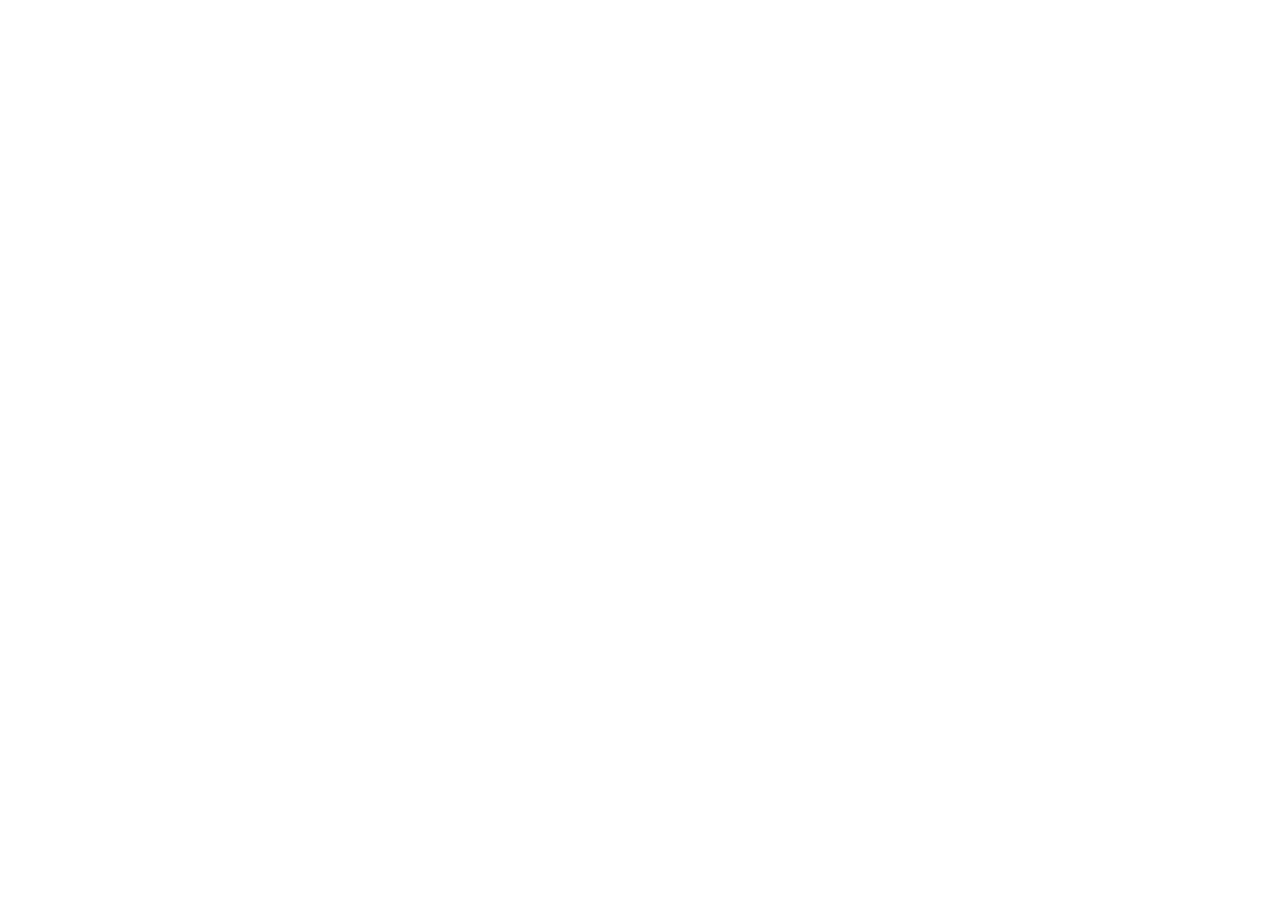
==== index.html @ 955baf26 "Automatic deployment by github-actions" ====
<!DOCTYPE html>
<html>
<head>
  <!--
    If you are serving your web app in a path other than the root, change the
    href value below to reflect the base path you are serving from.

    The path provided below has to start and end with a slash "/" in order for
    it to work correctly.

    For more details:
    * https://developer.mozilla.org/en-US/docs/Web/HTML/Element/base

    This is a placeholder for base href that will be replaced by the value of
    the `--base-href` argument provided to `flutter build`.
  -->
  <base href="/intherapy/">

  <meta charset="UTF-8">
  <meta content="IE=Edge" http-equiv="X-UA-Compatible">
  <meta name="description" content="A new Flutter project.">

  <!-- iOS meta tags & icons -->
  <meta name="mobile-web-app-capable" content="yes">
  <meta name="apple-mobile-web-app-status-bar-style" content="black">
  <meta name="apple-mobile-web-app-title" content="therapy_showcase">
  <link rel="apple-touch-icon" href="icons/Icon-192.png">

  <!-- Favicon -->
  <link rel="icon" type="image/png" href="favicon.png"/>

  <title>therapy_showcase</title>
  <link rel="manifest" href="manifest.json">
</head>
<body>
  <script src="flutter_bootstrap.js" async></script>
</body>
</html>
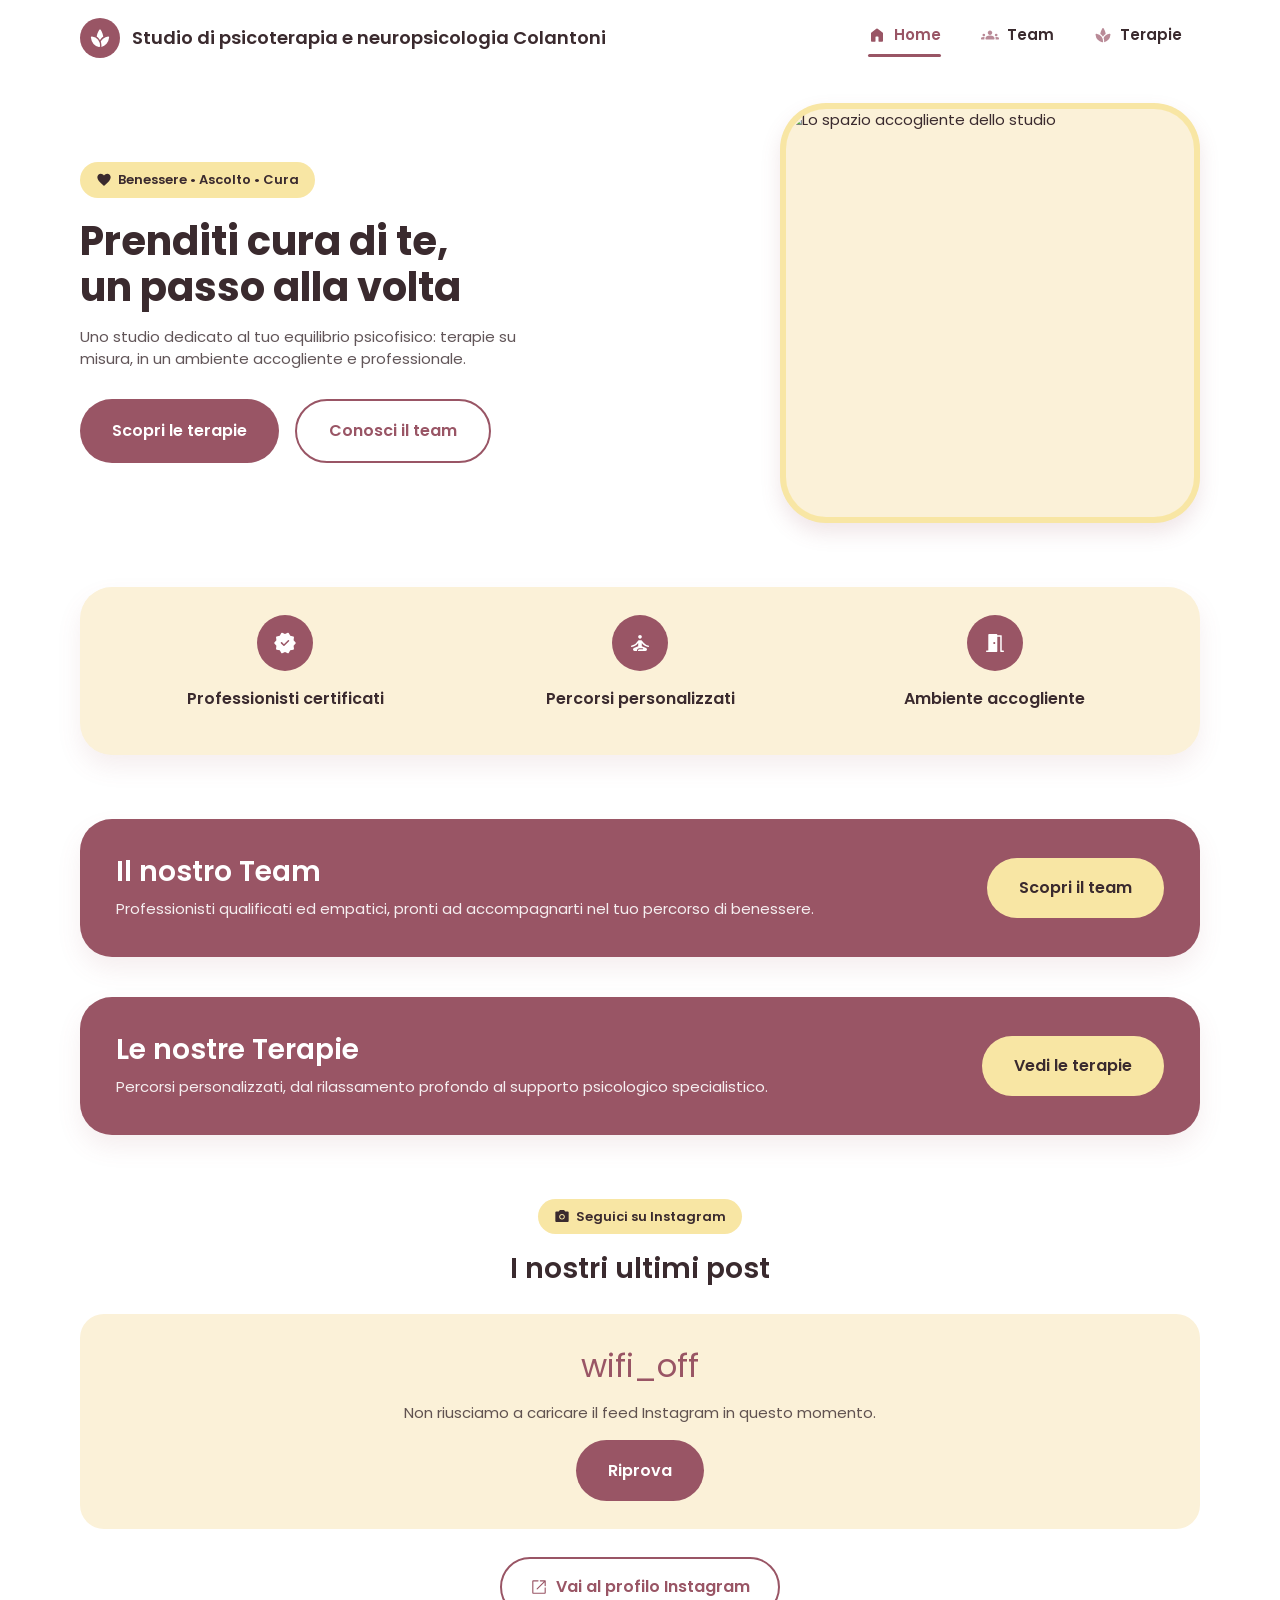
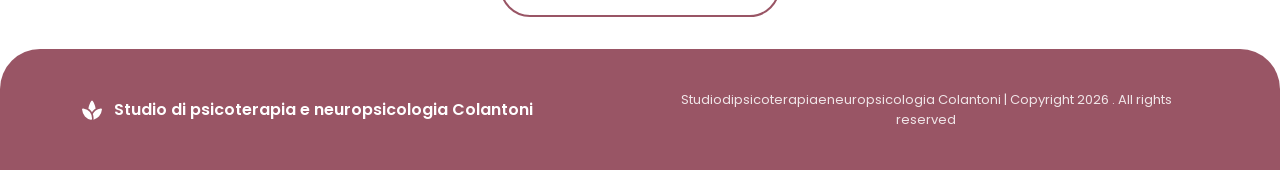
==== commit 30371a08: "change for html" ====
--- a/index.html
+++ b/index.html
@@ -1,38 +1,177 @@
 <!DOCTYPE html>
-<html>
+<html lang="it">
 <head>
-  <!--
-    If you are serving your web app in a path other than the root, change the
-    href value below to reflect the base path you are serving from.
+  <meta charset="UTF-8">
+  <meta name="viewport" content="width=device-width, initial-scale=1">
 
-    The path provided below has to start and end with a slash "/" in order for
-    it to work correctly.
+  <!-- SEO: title e description presi da lib/l10n/app_it.arb -->
+  <title>Psicoterapia e Neuropsicologia a Poggio Mirteto | Studio Colantoni</title>
+  <meta name="description" content="Scopri il supporto psicologico professionale dello Studio Colantoni: terapia cognitivo-comportamentale, EMDR e neuropsicologia a Poggio Mirteto e dintorni.">
+  <link rel="canonical" href="https://IL-TUO-DOMINIO.it/">
 
-    For more details:
-    * https://developer.mozilla.org/en-US/docs/Web/HTML/Element/base
+  <meta property="og:type" content="website">
+  <meta property="og:locale" content="it_IT">
+  <meta property="og:site_name" content="Studio di psicoterapia e neuropsicologia Colantoni">
+  <meta property="og:title" content="Psicoterapia e Neuropsicologia a Poggio Mirteto | Studio Colantoni">
+  <meta property="og:description" content="Scopri il supporto psicologico professionale dello Studio Colantoni: terapia cognitivo-comportamentale, EMDR e neuropsicologia a Poggio Mirteto e dintorni.">
+  <meta property="og:url" content="https://IL-TUO-DOMINIO.it/">
 
-    This is a placeholder for base href that will be replaced by the value of
-    the `--base-href` argument provided to `flutter build`.
-  -->
-  <base href="/intherapy/">
+  <link rel="icon" type="image/png" href="favicon.png">
+  <link rel="apple-touch-icon" href="assets/icons/Icon-192.png">
+  <link rel="manifest" href="manifest.json">
+  <meta name="theme-color" content="#995565">
+  <link rel="preload" href="assets/fonts/poppins-latin-600-normal.woff2" as="font" type="font/woff2" crossorigin>
+  <link rel="preload" href="assets/fonts/poppins-latin-400-normal.woff2" as="font" type="font/woff2" crossorigin>
+  <link rel="stylesheet" href="assets/css/style.css">
 
-  <meta charset="UTF-8">
-  <meta content="IE=Edge" http-equiv="X-UA-Compatible">
-  <meta name="description" content="A new Flutter project.">
+  <!-- Dati strutturati: è il pezzo che Google legge davvero per
+       un'attività locale. VERIFICA i dati prima di pubblicare. -->
+  <script type="application/ld+json">
+  {
+    "@context": "https://schema.org",
+    "@type": ["MedicalBusiness", "ProfessionalService"],
+    "name": "Studio di psicoterapia e neuropsicologia Colantoni",
+    "url": "https://IL-TUO-DOMINIO.it/",
+    "description": "Studio di psicoterapia e neuropsicologia a Poggio Mirteto: terapia cognitivo-comportamentale, EMDR e neuropsicologia clinica.",
+    "telephone": "+39 349 167 2298",
+    "address": {
+      "@type": "PostalAddress",
+      "streetAddress": "Via Ferruti, 60",
+      "postalCode": "02047",
+      "addressLocality": "Poggio Mirteto",
+      "addressRegion": "RI",
+      "addressCountry": "IT"
+    },
+    "founder": {
+      "@type": "Person",
+      "name": "Katia Colantoni",
+      "jobTitle": "Psicologa e Psicoterapeuta Cognitivo Comportamentale"
+    },
+    "medicalSpecialty": "Psychiatric",
+    "areaServed": "Poggio Mirteto, Montopoli in Sabina (RI)",
+    "sameAs": ["https://www.instagram.com/luco.nazionale"]
+  }
+  </script>
+</head>
 
-  <!-- iOS meta tags & icons -->
-  <meta name="mobile-web-app-capable" content="yes">
-  <meta name="apple-mobile-web-app-status-bar-style" content="black">
-  <meta name="apple-mobile-web-app-title" content="therapy_showcase">
-  <link rel="apple-touch-icon" href="icons/Icon-192.png">
+<body>
+<svg xmlns="http://www.w3.org/2000/svg" class="sprite" aria-hidden="true"><symbol id="i-spa" viewBox="0 -960 960 960"><path d="M431-89q-135-32-232.5-134T83-499q-1-11 2-19.5T95-533q7-6 16-9.5t19-1.5q177 24 266.5 140T483-130q0 11-4 19t-12 14q-7 5-16 7.5t-20 .5Zm48-297q-22-38-60.5-82.5T337-530q2-64 35-152t78-157q6-9 14-13t16-4q8 0 16.5 4t13.5 13q46 69 78.5 157.5T623-530q-42 17-82.5 61.5T479-386Zm62 294q5-57-2.5-119.5T513-322q35-78 114.5-141T830-544q11-2 19.5 1.5T865-533q7 6 10.5 14.5T877-499q-17 171-112 271T541-92Z"/></symbol><symbol id="i-home" viewBox="0 -960 960 960"><path d="M160-180v-390q0-14.25 6.38-27 6.37-12.75 17.62-21l260-195q15.68-12 35.84-12Q500-825 516-813l260 195q11.25 8.25 17.63 21 6.37 12.75 6.37 27v390q0 24.75-17.62 42.37Q764.75-120 740-120H590q-12.75 0-21.37-8.63Q560-137.25 560-150v-220q0-12.75-8.62-21.38Q542.75-400 530-400H430q-12.75 0-21.37 8.62Q400-382.75 400-370v220q0 12.75-8.62 21.37Q382.75-120 370-120H220q-24.75 0-42.37-17.63Q160-155.25 160-180Z"/></symbol><symbol id="i-groups" viewBox="0 -960 960 960"><path d="M30-240q-12.75 0-21.37-8.63Q0-257.25 0-270v-23q0-38.57 41.5-62.78Q83-380 150.38-380q12.16 0 23.39.5t22.23 2.15q-8 17.35-12 35.17-4 17.81-4 37.18v65H30Zm240 0q-12.75 0-21.37-8.63Q240-257.25 240-270v-35q0-32 17.5-58.5T307-410q32-20 76.5-30t96.5-10q53 0 97.5 10t76.5 30q32 20 49 46.5t17 58.5v35q0 12.75-8.62 21.37Q702.75-240 690-240H270Zm510 0v-65q0-19.86-3.5-37.43T765-377.27q11-1.73 22.17-2.23 11.17-.5 22.83-.5 67.5 0 108.75 23.77T960-293v23q0 12.75-8.62 21.37Q942.75-240 930-240H780ZM149.57-410q-28.57 0-49.07-20.56Q80-451.13 80-480q0-29 20.56-49.5Q121.13-550 150-550q29 0 49.5 20.5t20.5 49.93q0 28.57-20.5 49.07T149.57-410Zm660 0q-28.57 0-49.07-20.56Q740-451.13 740-480q0-29 20.56-49.5Q781.13-550 810-550q29 0 49.5 20.5t20.5 49.93q0 28.57-20.5 49.07T809.57-410ZM480-480q-50 0-85-35t-35-85q0-51 35-85.5t85-34.5q51 0 85.5 34.5T600-600q0 50-34.5 85T480-480Z"/></symbol><symbol id="i-favorite" viewBox="0 -960 960 960"><path d="M458-144q-11-4-19-12l-53-49Q262-320 171-424.5T80-643q0-90 60.5-150.5T290-854q51 0 101 24.5t89 80.5q44-56 91-80.5t99-24.5q89 0 149.5 60.5T880-643q0 114-91 218.5T574-205l-53 49q-8 8-19 12t-22 4q-11 0-22-4Z"/></symbol><symbol id="i-verified" viewBox="0 -960 960 960"><path d="m437-433-73-76q-9-10-22-10t-23 9q-10 10-10 23t10 23l97 96q9 9 21 9t21-9l183-182q9-9 9-22t-10-22q-9-8-21.5-7.5T598-593L437-433ZM332-84l-62-106-124-25q-11-2-18.5-12t-5.5-21l14-120-79-92q-8-8-8-20t8-20l79-91-14-120q-2-11 5.5-21t18.5-12l124-25 62-107q6-10 17-14t22 1l109 51 109-51q11-5 22-1.5t17 13.5l63 108 123 25q11 2 18.5 12t5.5 21l-14 120 79 91q8 8 8 20t-8 20l-79 92 14 120q2 11-5.5 21T814-215l-123 25-63 107q-6 10-17 13.5T589-71l-109-51-109 51q-11 5-22 1t-17-14Z"/></symbol><symbol id="i-self_improvement" viewBox="0 -960 960 960"><path d="M261-160q-26 0-43-17t-17-43q0-18 9-34.5t26-23.5l172-68v-138q-60 73-121.5 114T150-322q-12 2-21-7t-9-22q0-12 8.5-21t20.5-11q58-7 107-37t89-81l58-65q10-12 23.5-20t29.5-8h48q16 0 30 8t24 20l58 65q42 49 90 80t105 38q12 2 20.5 11t8.5 21q0 13-9 22t-21 7q-75-7-136.5-48T552-484v138l172 68q17 7 26 23.5t9 34.5q0 26-17 43t-43 17H396v-11q0-26 16-42t42-16h133q8 0 14-6t6-14q0-8-6-14t-14-6H454q-44 0-70 27t-26 71v11h-97Zm167.5-515.5Q407-697 407-727t21.5-51.5Q450-800 480-800t51.5 21.5Q553-757 553-727t-21.5 51.5Q510-654 480-654t-51.5-21.5Z"/></symbol><symbol id="i-meeting_room" viewBox="0 -960 960 960"><path d="M150-120q-12.75 0-21.37-8.68-8.63-8.67-8.63-21.5 0-12.82 8.63-21.32 8.62-8.5 21.37-8.5h62v-630q0-12.75 8.63-21.38Q229.25-840 242-840h300q12.75 0 21.38 8.62Q572-822.75 572-810v15h147q12.75 0 21.38 8.62Q749-777.75 749-765v585h61q12.75 0 21.38 8.68 8.62 8.67 8.62 21.5 0 12.82-8.62 21.32-8.63 8.5-21.38 8.5h-91q-12.75 0-21.37-8.63Q689-137.25 689-150v-585H572v585q0 12.75-8.62 21.37Q554.75-120 542-120H150Zm329.5-388.5Q468-520 451-520t-28.5 11.5Q411-497 411-480t11.5 28.5Q434-440 451-440t28.5-11.5Q491-463 491-480t-11.5-28.5Z"/></symbol><symbol id="i-psychology" viewBox="0 -960 960 960"><path d="m446-418 2 30q.74 6.22 4.78 10.11 4.05 3.89 9.94 3.89h32.39q5.89 0 10.02-3.89 4.12-3.89 4.87-10.11l2-30q12-2 22.47-8.46Q544.94-432.92 553-441l30 10q5 2 10 0t7.8-6.85l15.4-26.3q2.8-4.85 2.3-9.85t-5.19-9.17L593-499q5-14 5-29t-5-29l20.31-15.83Q618-577 618.5-582t-2.3-9.85l-15.4-26.3Q598-623 593-625t-10 0l-30 10q-8.33-7.69-19.17-13.85Q523-635 512-638l-2-30q-.74-6.22-4.78-10.11-4.05-3.89-9.94-3.89h-32.39q-5.89 0-10.01 3.89-4.13 3.89-4.88 10.11l-2 30q-11 3-21.83 9.15Q413.33-622.69 405-615l-30-10q-5-2-10 0t-7.8 6.85l-15.4 26.3Q339-587 339.5-582t5.19 9.17L365-557q-5 14-5 29t5 29l-20.31 15.83Q340-479 339.5-474t2.3 9.85l15.4 26.3Q360-433 365-431t10 0l30-10q8.06 8.08 18.53 14.54Q434-420 446-418Zm-16.5-60.38q-20.5-20.38-20.5-49.5t20.38-49.62q20.38-20.5 49.5-20.5t49.62 20.38q20.5 20.38 20.5 49.5t-20.38 49.62q-20.38 20.5-49.5 20.5t-49.62-20.38ZM270-80q-12.75 0-21.37-8.63Q240-97.25 240-110v-142q-57-52-88.5-121.5T120-520q0-150 105-255t255-105q125 0 221.5 73.5T827-615l55 218q4 14-5 25.5T853-360h-93v140q0 24.75-17.62 42.37Q724.75-160 700-160H600v50q0 12.75-8.62 21.37Q582.75-80 570-80H270Z"/></symbol><symbol id="i-accessibility_new" viewBox="0 -960 960 960"><path d="M428.5-755.5Q407-777 407-807t21.5-51.5Q450-880 480-880t51.5 21.5Q553-837 553-807t-21.5 51.5Q510-734 480-734t-51.5-21.5ZM373-110v-503q-58-5-113.5-11.5T153-642q-14-3-21-14t-4-24q3-13 15-19t26-3q76 16 152 22.5t159 6.5q83 0 159-6.5T791-702q14-3 26 3t15 19q3 13-4 24t-21 14q-51 11-106.5 17.5T587-613v503q0 13-8.5 21.5T557-80q-13 0-21.5-8.5T527-110v-230h-94v230q0 13-8.5 21.5T403-80q-13 0-21.5-8.5T373-110Z"/></symbol><symbol id="i-eco" viewBox="0 -960 960 960"><path d="M444-80q-42 0-78.5-8T298-112q32-119 87.5-230.5T535-529q-112 54-194.5 150T228-161q-4-4-7.5-7t-7.5-7q-45-45-69-103t-24-122q0-69 26-133t75-113q70-72 175-97t303-17q20 1 36.5 8.5T765-731q13 13 21 29.5t9 36.5q10 194-17 302t-99 180q-48 50-109 76.5T444-80Z"/></symbol><symbol id="i-healing" viewBox="0 -960 960 960"><path d="M217-98 98-217q-19-17-19-43t19-43l564-564q18-18 43-17.5t43 17.5l119 119q17 18 17.5 43T867-662L303-98q-17 19-43 19t-43-19Zm287-158 205-205 158 158q18 18 18 43t-18 43L743-93q-17 17-40.5 14.5T662-98L504-256Zm7-125q11-11 11-28t-11-28q-11-11-28-11t-28 11q-11 11-11 28t11 28q11 11 28 11t28-11Zm-102-63q17 0 28-11t11-28q0-17-11-28t-28-11q-17 0-28 11t-11 28q0 17 11 28t28 11Zm147 0q17 0 28-11t11-28q0-17-11-28t-28-11q-17 0-28 11t-11 28q0 17 11 28t28 11Zm-299-58L95-664q-17-17-18-39.5T93-743l124-124q18-18 43-18t43 18l158 158-204 207Zm254-26q11-11 11-28t-11-28q-11-11-28-11t-28 11q-11 11-11 28t11 28q11 11 28 11t28-11Z"/></symbol><symbol id="i-schedule" viewBox="0 -960 960 960"><path d="M513-492v-171q0-13-8.5-21.5T483-693q-13 0-21.5 8.5T453-663v183q0 6 2 11t6 10l144 149q9 10 22.5 9.5T650-310q9-9 9-22t-9-22L513-492ZM480-80q-82 0-155-31.5t-127.5-86Q143-252 111.5-325T80-480q0-82 31.5-155t86-127.5Q252-817 325-848.5T480-880q82 0 155 31.5t127.5 86Q817-708 848.5-635T880-480q0 82-31.5 155t-86 127.5Q708-143 635-111.5T480-80Z"/></symbol><symbol id="i-camera_alt" viewBox="0 -960 960 960"><path d="M480-267q72 0 121-49t49-121q0-73-49-121.5T480-607q-73 0-121.5 48.5T310-437q0 72 48.5 121T480-267Zm0-60q-48 0-79-31.5T370-437q0-48 31-79t79-31q47 0 78.5 31t31.5 79q0 47-31.5 78.5T480-327ZM140-120q-24 0-42-18t-18-42v-513q0-23 18-41.5t42-18.5h147l55-66q8-11 20-16t26-5h184q14 0 26 5t20 16l55 66h147q23 0 41.5 18.5T880-693v513q0 24-18.5 42T820-120H140Z"/></symbol><symbol id="i-open_in_new" viewBox="0 -960 960 960"><path d="M180-120q-24 0-42-18t-18-42v-600q0-24 18-42t42-18h249q12.75 0 21.38 8.68 8.62 8.67 8.62 21.5 0 12.82-8.62 21.32-8.63 8.5-21.38 8.5H180v600h600v-249q0-12.75 8.68-21.38 8.67-8.62 21.5-8.62 12.82 0 21.32 8.62 8.5 8.63 8.5 21.38v249q0 24-18 42t-42 18H180Zm600-617L403-360q-9 9-21 8.5t-21-9.5q-9-9-9-21t9-21l377-377H549q-12.75 0-21.37-8.68-8.63-8.67-8.63-21.5 0-12.82 8.63-21.32 8.62-8.5 21.37-8.5h261q12.75 0 21.38 8.62Q840-822.75 840-810v261q0 12.75-8.68 21.37-8.67 8.63-21.5 8.63-12.82 0-21.32-8.63-8.5-8.62-8.5-21.37v-188Z"/></symbol><symbol id="i-menu" viewBox="0 -960 960 960"><path d="M150-240q-12.75 0-21.37-8.68-8.63-8.67-8.63-21.5 0-12.82 8.63-21.32 8.62-8.5 21.37-8.5h660q12.75 0 21.38 8.68 8.62 8.67 8.62 21.5 0 12.82-8.62 21.32-8.63 8.5-21.38 8.5H150Zm0-210q-12.75 0-21.37-8.68-8.63-8.67-8.63-21.5 0-12.82 8.63-21.32 8.62-8.5 21.37-8.5h660q12.75 0 21.38 8.68 8.62 8.67 8.62 21.5 0 12.82-8.62 21.32-8.63 8.5-21.38 8.5H150Zm0-210q-12.75 0-21.37-8.68-8.63-8.67-8.63-21.5 0-12.82 8.63-21.32 8.62-8.5 21.37-8.5h660q12.75 0 21.38 8.68 8.62 8.67 8.62 21.5 0 12.82-8.62 21.32-8.63 8.5-21.38 8.5H150Z"/></symbol><symbol id="i-wifi_off" viewBox="0 -960 960 960"><path d="M784-91 411-463q-42 10-78 29.5T267-389q-15 12-33.5 13.5T201-388q-14-14-13-32.5t15-31.5q29-26 62-46t75-37L229-646q-35 18-68.5 40.5T98-558q-15 13-34 13.5T31-558q-14-14-12.5-32.5T34-622q30-27 62-50t65-41l-71-71q-9-9-9-21.5t9-21.5q9-9 21.5-9t21.5 9l694 694q9 9 9 21t-9 21q-9 9-21.5 9T784-91Zm-367-63q-27-27-27-63t27-63q27-27 63-27t63 27q27 27 27 63t-27 63q-27 27-63 27t-63-27Zm343-235q-14 14-33 14t-34-13q-32-27-71.5-57T549-500l-12-9q-15-11-7-29t28-14q57 11 104.5 35.5T754-454q15 13 17.5 32T760-389Zm169-169q-14 14-33.5 13.5T861-558q-83-70-178-111t-203-41q-37 0-71 4.5T352-693q-18 6-34.5-2.5T295-722q-6-18 2.5-35.5T324-780q36-11 75.5-15.5T480-800q128 0 241.5 48.5T926-622q14 13 15.5 31.5T929-558Z"/></symbol></svg>
+<div class="layout">
 
-  <!-- Favicon -->
-  <link rel="icon" type="image/png" href="favicon.png"/>
+  <!-- ═══════════ TopNavBar ═══════════ -->
+  <header class="topbar">
+    <a class="brand" href="index.html">
+      <span class="brand__mark"><svg class="icon" aria-hidden="true"><use href="#i-spa"></use></svg></span>
+      <span class="brand__name">Studio di psicoterapia e neuropsicologia Colantoni</span>
+    </a>
 
-  <title>therapy_showcase</title>
-  <link rel="manifest" href="manifest.json">
-</head>
-<body>
-  <script src="flutter_bootstrap.js" async></script>
+    <nav class="nav" aria-label="Navigazione principale">
+      <a class="nav__item" href="index.html" aria-current="page"><svg class="icon" aria-hidden="true"><use href="#i-home"></use></svg>Home</a>
+      <a class="nav__item" href="team.html"><svg class="icon" aria-hidden="true"><use href="#i-groups"></use></svg>Team</a>
+      <a class="nav__item" href="terapie.html"><svg class="icon" aria-hidden="true"><use href="#i-spa"></use></svg>Terapie</a>
+    </nav>
+
+    <button class="menu-btn" type="button" aria-label="Apri il menu" aria-controls="drawer" aria-expanded="false">
+      <svg class="icon" aria-hidden="true"><use href="#i-menu"></use></svg>
+    </button>
+  </header>
+
+  <div class="scrim" id="scrim"></div>
+  <aside class="drawer" id="drawer" aria-hidden="true" aria-label="Menu">
+    <a class="brand" href="index.html">
+      <span class="brand__mark"><svg class="icon" aria-hidden="true"><use href="#i-spa"></use></svg></span>
+      <span class="brand__name">Studio di psicoterapia e neuropsicologia Colantoni</span>
+    </a>
+    <ul class="drawer__list">
+      <li><a class="drawer__item" href="index.html" aria-current="page"><svg class="icon" aria-hidden="true"><use href="#i-home"></use></svg>Home</a></li>
+      <li><a class="drawer__item" href="team.html"><svg class="icon" aria-hidden="true"><use href="#i-groups"></use></svg>Team</a></li>
+      <li><a class="drawer__item" href="terapie.html"><svg class="icon" aria-hidden="true"><use href="#i-spa"></use></svg>Terapie</a></li>
+    </ul>
+  </aside>
+
+  <!-- ═══════════ HomePage ═══════════ -->
+  <main class="page">
+
+    <!-- _HeroSection -->
+    <section class="hero">
+      <div class="hero__text">
+        <span class="pill"><svg class="icon" aria-hidden="true"><use href="#i-favorite"></use></svg>Benessere • Ascolto • Cura</span>
+        <h1 class="display-sm hero__title">Prenditi cura di te,<br>un passo alla volta</h1>
+        <p class="body-md hero__lead">Uno studio dedicato al tuo equilibrio psicofisico: terapie su misura, in un ambiente accogliente e professionale.</p>
+        <div class="hero__actions">
+          <a class="btn btn--primary" href="terapie.html">Scopri le terapie</a>
+          <a class="btn btn--outline" href="team.html">Conosci il team</a>
+        </div>
+      </div>
+      <div class="hero__media">
+        <div class="photo photo--xl">
+          <img src="https://picsum.photos/seed/serenastudio/700/700"
+               alt="Lo spazio accogliente dello studio"
+               width="700" height="700">
+        </div>
+      </div>
+    </section>
+
+    <!-- _AboutStrip -->
+    <section class="about">
+      <div class="about__item">
+        <div class="about__icon"><svg class="icon" aria-hidden="true"><use href="#i-verified"></use></svg></div>
+        <p class="about__label">Professionisti certificati</p>
+      </div>
+      <div class="about__item">
+        <div class="about__icon"><svg class="icon" aria-hidden="true"><use href="#i-self_improvement"></use></svg></div>
+        <p class="about__label">Percorsi personalizzati</p>
+      </div>
+      <div class="about__item">
+        <div class="about__icon"><svg class="icon" aria-hidden="true"><use href="#i-meeting_room"></use></svg></div>
+        <p class="about__label">Ambiente accogliente</p>
+      </div>
+    </section>
+
+    <!-- _PreviewSection: Team -->
+    <section class="preview">
+      <div class="preview__text">
+        <h2 class="headline-md preview__title">Il nostro Team</h2>
+        <p class="body-md preview__subtitle">Professionisti qualificati ed empatici, pronti ad accompagnarti nel tuo percorso di benessere.</p>
+      </div>
+      <a class="btn btn--secondary" href="team.html">Scopri il team</a>
+    </section>
+
+    <!-- _PreviewSection: Terapie -->
+    <section class="preview">
+      <div class="preview__text">
+        <h2 class="headline-md preview__title">Le nostre Terapie</h2>
+        <p class="body-md preview__subtitle">Percorsi personalizzati, dal rilassamento profondo al supporto psicologico specialistico.</p>
+      </div>
+      <a class="btn btn--secondary" href="terapie.html">Vedi le terapie</a>
+    </section>
+
+    <!-- InstagramShowcase -->
+    <section class="instagram">
+      <span class="pill"><svg class="icon" aria-hidden="true"><use href="#i-camera_alt"></use></svg>Seguici su Instagram</span>
+      <h2 class="headline-md instagram__title">I nostri ultimi post</h2>
+      <div id="ig-feed"></div>
+      <a class="btn btn--outline btn--outline-sm instagram__cta"
+         href="https://www.instagram.com/luco.nazionale"
+         target="_blank" rel="noopener noreferrer">
+        <svg class="icon" aria-hidden="true" style="font-size:18px" aria-hidden="true"><use href="#i-open_in_new"></use></svg>Vai al profilo Instagram
+      </a>
+    </section>
+
+  </main>
+
+  <!-- ═══════════ _Footer ═══════════ -->
+  <footer class="footer">
+    <div class="footer__brand">
+      <svg class="icon" aria-hidden="true"><use href="#i-spa"></use></svg>
+      <span class="footer__name">Studio di psicoterapia e neuropsicologia Colantoni</span>
+    </div>
+    <p class="footer__copy">Studiodipsicoterapiaeneuropsicologia Colantoni | Copyright 2026 . All rights reserved</p>
+  </footer>
+
+</div>
+
+<script src="assets/js/main.js" defer></script>
+<script src="assets/js/instagram.js" defer></script>
 </body>
 </html>
--- a/assets/css/style.css
+++ b/assets/css/style.css
@@ -0,0 +1,1038 @@
+/* ============================================================
+   Poppins ospitato in locale (@fontsource/poppins, licenza OFL).
+
+   Prima arrivava da fonts.googleapis.com con un <link> render-blocking.
+   Due problemi: (1) se quella richiesta tardava, la pagina di destinazione
+   non era renderizzabile entro i 4 secondi di budget delle view transition
+   e la transizione moriva -> la pillola saltava "ogni tanto";
+   (2) il CDN di Google riceve l'IP di ogni visitatore, che su un sito
+   sanitario europeo con iubenda è una grana in più da non avere.
+
+   font-display: swap -> il testo è leggibile subito, mai invisibile.
+   ============================================================ */
+@font-face {
+  font-family: "Poppins";
+  font-style: normal;
+  font-weight: 400;
+  font-display: swap;
+  src: url("../fonts/poppins-latin-400-normal.woff2") format("woff2");
+}
+
+@font-face {
+  font-family: "Poppins";
+  font-style: normal;
+  font-weight: 600;
+  font-display: swap;
+  src: url("../fonts/poppins-latin-600-normal.woff2") format("woff2");
+}
+
+@font-face {
+  font-family: "Poppins";
+  font-style: normal;
+  font-weight: 700;
+  font-display: swap;
+  src: url("../fonts/poppins-latin-700-normal.woff2") format("woff2");
+}
+
+/* ============================================================
+   Studio Colantoni — stylesheet
+   Token portati 1:1 da lib/theme/app_theme.dart e
+   lib/widgets/responsive.dart del progetto Flutter.
+   ============================================================ */
+
+/* ---------- Token: colori (AppColors) ---------- */
+:root {
+  --white: #ffffff;
+  --primary: #995565;          /* Color.fromRGBO(153, 85, 101, 1) */
+  --secondary: #f8e6a4;        /* Color.fromRGBO(248, 230, 164, 1) */
+  --primary-dark: #7a4350;
+  --primary-light: #b98a97;
+  --secondary-soft: #fbf1d8;
+  --text-dark: #3a2a2e;
+  --text-body: rgba(58, 42, 46, 0.8);   /* textDark.withOpacity(0.8) */
+
+  /* ---------- Token: raggi (AppRadius) ---------- */
+  --r-xl: 40px;
+  --r-lg: 32px;
+  --r-md: 24px;
+  --r-sm: 16px;
+
+  /* ---------- Ombre ---------- */
+  --shadow-card: 0 12px 24px rgba(153, 85, 101, 0.10);
+  --shadow-photo: 0 10px 20px rgba(153, 85, 101, 0.15);
+
+  /* ---------- Movimento ----------
+     cubic-bezier(0.4, 0, 0.2, 1) è Curves.fastOutSlowIn, la stessa
+     curva che Flutter usa di default per AnimatedContainer e Drawer. */
+  --ease: cubic-bezier(0.4, 0, 0.2, 1);
+  --dur-page: 280ms;
+  --dur-ui: 200ms;
+
+  /* ---------- Layout (pageHorizontalPadding / gridColumns) ---------- */
+  --hpad: 80px;
+  --grid-cols: 4;
+  --team-ratio: 0.72;      /* cardAspectRatio(4, single: 1.05) */
+  --therapy-ratio: 0.59;   /* cardAspectRatio(4, single: 0.92) */
+  --display-size: 40px;
+}
+
+/* Breakpoints.desktop = 1280 */
+@media (max-width: 1279.98px) {
+  :root {
+    --grid-cols: 3;
+    --team-ratio: 0.77;
+    --therapy-ratio: 0.64;
+  }
+}
+
+/* Breakpoints.tablet = 1000 */
+@media (max-width: 999.98px) {
+  :root {
+    --hpad: 40px;
+    --grid-cols: 2;
+    --team-ratio: 0.90;
+    --therapy-ratio: 0.77;
+  }
+}
+
+/* Breakpoints.mobile = 700 */
+@media (max-width: 699.98px) {
+  :root {
+    --hpad: 20px;
+    --grid-cols: 1;
+    --team-ratio: 1.05;
+    --therapy-ratio: 0.92;
+    --display-size: 30px;
+  }
+}
+
+/* ---------- Reset minimo ---------- */
+*,
+*::before,
+*::after {
+  box-sizing: border-box;
+}
+
+html {
+  -webkit-text-size-adjust: 100%;
+  /* Ereditata da tutti i discendenti: toglie il flash blu/grigio al tap
+     su ogni elemento, .menu-btn e logo compresi. */
+  -webkit-tap-highlight-color: transparent;
+}
+
+body {
+  margin: 0;
+  background: var(--white);
+  color: var(--text-dark);
+  font-family: "Poppins", system-ui, -apple-system, "Segoe UI", sans-serif;
+  font-size: 15px;
+  line-height: 1.5;
+  overflow-x: hidden;
+}
+
+img {
+  display: block;
+  max-width: 100%;
+}
+
+button {
+  font-family: inherit;
+}
+
+/* Le icone sono SVG inline (sprite in cima al <body>), non un font.
+   Il font-icona costringeva a scaricare un file render-blocking, lasciava
+   le legature ("spa", "home") come testo nel DOM, e cambiava la larghezza
+   degli elementi quando arrivava: è quello che faceva saltare la pillola.
+   font-size continua a controllare la dimensione, come con il font. */
+.sprite {
+  display: none;
+}
+
+.icon {
+  width: 1em;
+  height: 1em;
+  font-size: 24px;
+  fill: currentColor;
+  flex-shrink: 0;
+  /* Material Symbols disegna su una griglia -960 960: l'icona è già
+     allineata alla baseline del testo che le sta accanto. */
+  vertical-align: middle;
+  pointer-events: none;
+}
+
+/* ---------- Tipografia (textTheme) ---------- */
+.display-sm {
+  font-size: var(--display-size);
+  font-weight: 700;
+  line-height: 1.15;
+  color: var(--text-dark);
+  margin: 0;
+}
+
+.headline-md {
+  font-size: 28px;
+  font-weight: 600;
+  color: var(--text-dark);
+  line-height: 1.2;
+  margin: 0;
+}
+
+.title-lg {
+  font-size: 20px;
+  font-weight: 600;
+  color: var(--text-dark);
+  margin: 0;
+}
+
+.body-md {
+  font-size: 15px;
+  font-weight: 400;
+  line-height: 1.5;
+  color: var(--text-body);
+  margin: 0;
+}
+
+/* ---------- Accessibilità ---------- */
+.visually-hidden {
+  position: absolute;
+  width: 1px;
+  height: 1px;
+  padding: 0;
+  margin: -1px;
+  overflow: hidden;
+  clip: rect(0 0 0 0);
+  white-space: nowrap;
+  border: 0;
+}
+
+:focus-visible {
+  outline: 3px solid var(--primary);
+  outline-offset: 3px;
+}
+
+/* ============================================================
+   Bottoni (elevatedButtonTheme + OutlinedButton)
+   ============================================================ */
+.btn {
+  display: inline-flex;
+  align-items: center;
+  justify-content: center;
+  gap: 8px;
+  padding: 18px 32px;
+  border: 0;
+  border-radius: var(--r-lg);
+  font-size: 16px;
+  font-weight: 600;
+  text-decoration: none;
+  cursor: pointer;
+  -webkit-tap-highlight-color: transparent;
+  transition: background-color var(--dur-ui) var(--ease);
+}
+
+.btn--primary {
+  background: var(--primary);
+  color: var(--white);
+}
+
+.btn--secondary {
+  background: var(--secondary);
+  color: var(--text-dark);
+}
+
+.btn--outline {
+  background: transparent;
+  color: var(--primary);
+  border: 2px solid var(--primary);
+}
+
+.btn--outline-sm {
+  padding: 16px 28px;
+}
+
+/* Gli stati hover valgono solo per i puntatori che ce l'hanno davvero.
+   Su touch il :hover scatta al tap e ci resta incollato finché non
+   tocchi altrove: è metà della sensazione di "scattoso". */
+@media (hover: hover) {
+  .btn--primary:hover {
+    background: var(--primary-dark);
+  }
+
+  .btn--secondary:hover {
+    background: #f2d98a;
+  }
+
+  .btn--outline:hover {
+    background: rgba(153, 85, 101, 0.06);
+  }
+}
+
+/* ============================================================
+   RoundedCard / RoundedPill / RoundedPhoto
+   ============================================================ */
+.card {
+  background: var(--white);
+  border-radius: var(--r-lg);
+  padding: 24px;
+  box-shadow: var(--shadow-card);
+}
+
+.card--flat {
+  box-shadow: none;
+}
+
+.pill {
+  display: inline-flex;
+  align-items: center;
+  gap: 6px;
+  padding: 8px 16px;
+  border-radius: 999px;
+  background: var(--secondary);
+  color: var(--text-dark);
+  font-size: 13px;
+  font-weight: 600;
+  line-height: 1.5;
+}
+
+.pill .icon {
+  font-size: 16px;
+}
+
+.pill--primary {
+  background: var(--primary);
+  color: var(--white);
+}
+
+/* Cornice colorata attorno alla foto (padding = borderWidth) */
+.photo {
+  background: var(--secondary);
+  padding: 6px;
+  border-radius: calc(var(--r-lg) + 6px);
+  box-shadow: var(--shadow-photo);
+  overflow: hidden;
+}
+
+.photo img {
+  width: 100%;
+  height: 100%;
+  object-fit: cover;
+  border-radius: var(--r-lg);
+  background: var(--secondary-soft);
+}
+
+.photo--xl {
+  border-radius: calc(var(--r-xl) + 6px);
+}
+
+.photo--xl img {
+  border-radius: var(--r-xl);
+}
+
+.photo--md {
+  padding: 4px;
+  border-radius: calc(var(--r-md) + 4px);
+}
+
+.photo--md img {
+  border-radius: var(--r-md);
+}
+
+.photo--circle {
+  padding: 5px;
+  border-radius: 999px;
+}
+
+.photo--circle img {
+  border-radius: 999px;
+}
+
+/* ============================================================
+   Navbar (TopNavBar)
+   ============================================================ */
+.topbar {
+  display: flex;
+  align-items: center;
+  gap: 12px;
+  padding: 14px var(--hpad) 8px;
+  background: var(--white);
+}
+
+.brand {
+  display: flex;
+  align-items: center;
+  gap: 12px;
+  flex: 1;
+  min-width: 0;
+  text-decoration: none;
+  color: inherit;
+}
+
+.brand__mark {
+  width: 40px;
+  height: 40px;
+  border-radius: 999px;
+  background: var(--primary);
+  display: grid;
+  place-items: center;
+  flex-shrink: 0;
+}
+
+.brand__mark .icon {
+  font-size: 22px;
+  color: var(--white);
+}
+
+.brand__name {
+  font-size: 18px;
+  font-weight: 600;
+  line-height: 1.15;
+  color: var(--text-dark);
+  display: -webkit-box;
+  -webkit-line-clamp: 2;
+  -webkit-box-orient: vertical;
+  overflow: hidden;
+}
+
+/* ── Barra di navigazione (desktop / tablet) ──────────────────
+   Sottolineatura, non più una pillola che si sposta.
+
+   Il motivo è strutturale: la voce attiva cambia durante un CARICAMENTO
+   DI PAGINA. Per animare quel cambiamento serve una view transition, che
+   dipende dal browser e da un budget di 4 secondi: quando non ce la fa,
+   salta. Qui non c'è nulla da animare fra una pagina e l'altra — lo stato
+   attivo è già corretto al primo frame dipinto, ovunque.
+
+   Il movimento resta dove può essere sempre fluido: l'hover, che avviene
+   dentro la stessa pagina.
+   ------------------------------------------------------------ */
+.nav {
+  display: flex;
+  gap: 4px;
+}
+
+.nav__item {
+  position: relative;
+  display: inline-flex;
+  align-items: center;
+  gap: 8px;
+  padding: 10px 18px 16px;
+  border-radius: var(--r-sm) var(--r-sm) 0 0;
+  text-decoration: none;
+  font-size: 15px;
+  font-weight: 600;
+  color: var(--text-dark);
+  -webkit-tap-highlight-color: transparent;
+  transition: color var(--dur-ui) var(--ease);
+}
+
+.nav__item .icon {
+  font-size: 18px;
+  color: var(--primary-light);
+  transition: color var(--dur-ui) var(--ease);
+}
+
+/* La sottolineatura è in position:absolute: attiva o no, la geometria
+   della voce non cambia di un pixel. Niente scarti di layout. */
+.nav__item::after {
+  content: "";
+  position: absolute;
+  left: 18px;
+  right: 18px;
+  bottom: 6px;
+  height: 3px;
+  border-radius: 999px;
+  background: var(--primary);
+  transform: scaleX(0);
+  transform-origin: center;
+  transition: transform var(--dur-ui) var(--ease),
+    background-color var(--dur-ui) var(--ease);
+}
+
+.nav__item[aria-current="page"] {
+  color: var(--primary);
+}
+
+.nav__item[aria-current="page"] .icon {
+  color: var(--primary);
+}
+
+/* Le transition non partono sullo stato iniziale: al caricamento la
+   sottolineatura è già lì, ferma, senza animazione da perdere. */
+.nav__item[aria-current="page"]::after {
+  transform: scaleX(1);
+}
+
+@media (hover: hover) {
+  .nav__item:hover {
+    color: var(--primary);
+  }
+
+  .nav__item:hover .icon {
+    color: var(--primary);
+  }
+
+  /* Giallo in hover, bordeaux quando è la pagina corrente: gli stessi due
+     colori delle cornici delle foto. */
+  .nav__item:hover::after {
+    transform: scaleX(1);
+    background: var(--secondary);
+  }
+
+  .nav__item[aria-current="page"]:hover::after {
+    background: var(--primary);
+  }
+}
+
+/* Pulsante menu (mobile) */
+.menu-btn {
+  display: none;
+  width: 48px;
+  height: 48px;
+  border: 0;
+  border-radius: 999px;
+  background: var(--primary);
+  color: var(--white);
+  cursor: pointer;
+  place-items: center;
+}
+
+.menu-btn .icon {
+  font-size: 24px;
+}
+
+/* ---------- Drawer (AppEndDrawer) ---------- */
+.scrim {
+  position: fixed;
+  inset: 0;
+  background: rgba(0, 0, 0, 0.45);
+  opacity: 0;
+  visibility: hidden;
+  transition: opacity var(--dur-page) var(--ease),
+    visibility var(--dur-page) var(--ease);
+  z-index: 40;
+  touch-action: none;
+}
+
+.scrim.is-open {
+  opacity: 1;
+  visibility: visible;
+}
+
+.drawer {
+  position: fixed;
+  top: 0;
+  right: 0;
+  bottom: 0;
+  width: min(304px, 85vw);
+  padding: 24px;
+  background: var(--white);
+  border-radius: 32px 0 0 32px;
+  /* translate3d forza il compositing sulla GPU: il pannello scorre
+     senza far ridisegnare la pagina sotto. */
+  transform: translate3d(100%, 0, 0);
+  transition: transform var(--dur-page) var(--ease);
+  z-index: 50;
+  overflow-y: auto;
+  overscroll-behavior: contain;
+}
+
+.drawer.is-open {
+  transform: translate3d(0, 0, 0);
+}
+
+.drawer .brand {
+  flex: none;
+}
+
+.drawer__list {
+  margin: 32px 0 0;
+  padding: 0;
+  list-style: none;
+}
+
+.drawer__list li {
+  margin-bottom: 12px;
+}
+
+.drawer__item {
+  -webkit-tap-highlight-color: transparent;
+  display: flex;
+  align-items: center;
+  gap: 14px;
+  padding: 16px 20px;
+  border-radius: var(--r-md);
+  background: var(--secondary-soft);
+  color: var(--text-dark);
+  font-size: 16px;
+  font-weight: 600;
+  text-decoration: none;
+}
+
+.drawer__item .icon {
+  color: var(--primary);
+}
+
+.drawer__item[aria-current="page"] {
+  background: var(--primary);
+  color: var(--white);
+}
+
+.drawer__item[aria-current="page"] .icon {
+  color: var(--white);
+}
+
+@media (max-width: 699.98px) {
+  .nav {
+    display: none;
+  }
+
+  .menu-btn {
+    display: grid;
+  }
+
+  .brand__name {
+    font-size: 15px;
+  }
+}
+
+/* ============================================================
+   Struttura pagina
+   ============================================================ */
+.page {
+  padding: 32px var(--hpad);
+}
+
+/* ============================================================
+   Cambio pagina (View Transitions API)
+
+   Solo una dissolvenza fra la pagina vecchia e la nuova. NON c'è più
+   nessun view-transition-name condiviso: era la pillola che scivolava,
+   ed era la parte fragile. Un elemento condiviso deve essere fotografato
+   su entrambe le pagine e ritrovato identico; se la transizione non parte
+   in tempo, salta di colpo.
+
+   Una dissolvenza non ha questo problema: se non parte, la pagina cambia
+   e basta. Assente, non scattosa.
+
+   Vuoi toglierla del tutto? Cancella il blocco @view-transition qui sotto:
+   il sito continua a funzionare identico, senza animazione.
+   ============================================================ */
+@view-transition {
+  navigation: auto;
+}
+
+::view-transition-group(root),
+::view-transition-old(root),
+::view-transition-new(root) {
+  animation-duration: var(--dur-page);
+  animation-timing-function: var(--ease);
+}
+
+@media (prefers-reduced-motion: reduce) {
+  * {
+    animation: none !important;
+    transition: none !important;
+  }
+
+  ::view-transition-group(*),
+  ::view-transition-old(*),
+  ::view-transition-new(*) {
+    animation: none !important;
+  }
+}
+
+/* ---------- Hero ---------- */
+.hero {
+  display: flex;
+  align-items: center;
+  gap: 48px;
+}
+
+.hero__text {
+  flex: 6;
+  min-width: 0;
+}
+
+.hero__media {
+  flex: 5;
+  max-width: 420px;
+}
+
+.hero__media .photo {
+  aspect-ratio: 1;
+}
+
+.hero__title {
+  margin: 20px 0 16px;
+}
+
+.hero__lead {
+  max-width: 480px;
+}
+
+.hero__actions {
+  display: flex;
+  flex-wrap: wrap;
+  gap: 16px;
+  margin-top: 28px;
+}
+
+@media (max-width: 699.98px) {
+  .hero {
+    flex-direction: column-reverse;
+    align-items: center;
+    gap: 32px;
+    text-align: center;
+  }
+
+  .hero__media {
+    flex: none;
+    width: 260px;
+    max-width: 260px;
+  }
+
+  .hero__lead {
+    max-width: none;
+  }
+
+  .hero__actions {
+    justify-content: center;
+  }
+}
+
+/* ---------- Striscia "about" (_AboutStrip) ---------- */
+.about {
+  margin-top: 64px;
+  background: var(--secondary-soft);
+  padding: 28px;
+  box-shadow: var(--shadow-card);
+  border-radius: var(--r-lg);
+  display: flex;
+  align-items: flex-start;
+}
+
+.about__item {
+  flex: 1;
+  padding: 0 12px;
+  text-align: center;
+}
+
+.about__icon {
+  width: 56px;
+  height: 56px;
+  margin: 0 auto 12px;
+  border-radius: 999px;
+  background: var(--primary);
+  display: grid;
+  place-items: center;
+}
+
+.about__icon .icon {
+  font-size: 24px;
+  color: var(--white);
+}
+
+.about__label {
+  font-size: 16px;
+  font-weight: 600;
+  color: var(--text-dark);
+}
+
+@media (max-width: 699.98px) {
+  .about {
+    flex-direction: column;
+    align-items: center;
+  }
+
+  .about__item {
+    flex: none;
+    align-self: stretch;
+    padding: 12px 0;
+  }
+}
+
+/* ---------- Sezioni di anteprima (_PreviewSection) ---------- */
+.preview {
+  margin-top: 64px;
+  background: var(--primary);
+  border-radius: var(--r-lg);
+  padding: 36px;
+  box-shadow: var(--shadow-card);
+  display: flex;
+  align-items: center;
+  gap: 24px;
+}
+
+.preview + .preview {
+  margin-top: 40px;
+}
+
+.preview__text {
+  flex: 1;
+  min-width: 0;
+}
+
+.preview__title {
+  color: var(--white);
+  margin-bottom: 10px;
+}
+
+.preview__subtitle {
+  color: rgba(255, 255, 255, 0.9);
+}
+
+@media (max-width: 699.98px) {
+  .preview {
+    flex-direction: column;
+    text-align: center;
+    gap: 20px;
+  }
+}
+
+/* ---------- Intestazione di sezione ---------- */
+.section-head {
+  text-align: center;
+}
+
+.section-head__title {
+  margin: 18px 0 12px;
+}
+
+.section-head__lead {
+  max-width: 560px;
+  margin-inline: auto;
+}
+
+/* ---------- Griglie ---------- */
+.grid {
+  display: grid;
+  grid-template-columns: repeat(var(--grid-cols), 1fr);
+  gap: 28px;
+  margin-top: 40px;
+}
+
+/* ---------- Card team (_TeamCard) ---------- */
+.team-card {
+  aspect-ratio: var(--team-ratio);
+  padding: 20px;
+  display: flex;
+  flex-direction: column;
+  align-items: center;
+  text-align: center;
+}
+
+.team-card .photo {
+  width: 120px;
+  height: 120px;
+  flex-shrink: 0;
+}
+
+.team-card__name {
+  margin: 16px 0 6px;
+  font-size: 17px;
+  display: -webkit-box;
+  -webkit-line-clamp: 2;
+  -webkit-box-orient: vertical;
+  overflow: hidden;
+}
+
+.team-card__bio {
+  flex: 1;
+  margin-top: 10px;
+  font-size: 13px;
+  display: -webkit-box;
+  -webkit-line-clamp: 5;
+  -webkit-box-orient: vertical;
+  overflow: hidden;
+}
+
+/* ---------- Card terapia (_TherapyCard) ---------- */
+.therapy-card {
+  aspect-ratio: var(--therapy-ratio);
+  padding: 18px;
+  display: flex;
+  flex-direction: column;
+}
+
+.therapy-card .photo {
+  aspect-ratio: 4 / 3;
+  flex-shrink: 0;
+}
+
+.therapy-card__head {
+  display: flex;
+  align-items: center;
+  gap: 10px;
+  margin-top: 16px;
+}
+
+.therapy-card__badge {
+  width: 36px;
+  height: 36px;
+  border-radius: 999px;
+  background: var(--primary);
+  display: grid;
+  place-items: center;
+  flex-shrink: 0;
+}
+
+.therapy-card__badge .icon {
+  font-size: 18px;
+  color: var(--white);
+}
+
+.therapy-card__title {
+  font-size: 16px;
+  line-height: 1.15;
+  display: -webkit-box;
+  -webkit-line-clamp: 2;
+  -webkit-box-orient: vertical;
+  overflow: hidden;
+}
+
+.therapy-card__desc {
+  flex: 1;
+  margin: 10px 0;
+  font-size: 13px;
+  display: -webkit-box;
+  -webkit-line-clamp: 5;
+  -webkit-box-orient: vertical;
+  overflow: hidden;
+}
+
+/* ============================================================
+   Instagram (InstagramShowcase)
+   ============================================================ */
+.instagram {
+  margin-top: 64px;
+  text-align: center;
+}
+
+.instagram__title {
+  margin: 18px 0 28px;
+}
+
+.ig-grid {
+  display: grid;
+  grid-template-columns: repeat(var(--grid-cols), 1fr);
+  gap: 20px;
+}
+
+.ig-card {
+  display: block;
+  border-radius: var(--r-md);
+  -webkit-tap-highlight-color: transparent;
+  transition: transform var(--dur-ui) var(--ease);
+}
+
+@media (hover: hover) {
+  .ig-card:hover {
+    transform: translate3d(0, -4px, 0);
+  }
+}
+
+.ig-card .photo {
+  aspect-ratio: 1;
+}
+
+.instagram__cta {
+  margin-top: 28px;
+}
+
+/* Stato di caricamento */
+.spinner {
+  width: 36px;
+  height: 36px;
+  margin: 40px auto;
+  border: 3px solid rgba(153, 85, 101, 0.2);
+  border-top-color: var(--primary);
+  border-radius: 999px;
+  animation: spin 0.9s linear infinite;
+  will-change: transform;
+}
+
+@keyframes spin {
+  to {
+    transform: rotate(360deg);
+  }
+}
+
+/* Stato di errore */
+.ig-error {
+  background: var(--secondary-soft);
+  border-radius: var(--r-md);
+  padding: 28px;
+  box-shadow: none;
+}
+
+.ig-error .icon {
+  font-size: 32px;
+  color: var(--primary);
+}
+
+.ig-error__text {
+  margin: 12px 0 16px;
+}
+
+/* ============================================================
+   Footer (_Footer)
+   ============================================================ */
+.footer {
+  margin-top: auto;
+  background: var(--primary);
+  border-radius: var(--r-xl) var(--r-xl) 0 0;
+  padding: 28px var(--hpad);
+  display: flex;
+  align-items: center;
+  gap: 24px;
+}
+
+.footer__brand {
+  display: flex;
+  align-items: center;
+  gap: 10px;
+  flex: 1;
+  min-width: 0;
+}
+
+.footer__brand .icon {
+  color: var(--white);
+  font-size: 24px;
+}
+
+.footer__name {
+  font-size: 16px;
+  font-weight: 600;
+  line-height: 1.2;
+  color: var(--white);
+}
+
+.footer__copy {
+  flex: 1;
+  text-align: center;
+  font-size: 13px;
+  color: rgba(255, 255, 255, 0.85);
+}
+
+@media (max-width: 699.98px) {
+  .footer {
+    flex-direction: column;
+    gap: 16px;
+  }
+
+  .footer__brand {
+    flex: none;
+    justify-content: center;
+    text-align: center;
+  }
+}
+
+/* Il footer resta in fondo anche con pagine corte (SliverFillRemaining) */
+.layout {
+  min-height: 100vh;
+  display: flex;
+  flex-direction: column;
+}
+
+.layout > main {
+  flex: 1;
+}
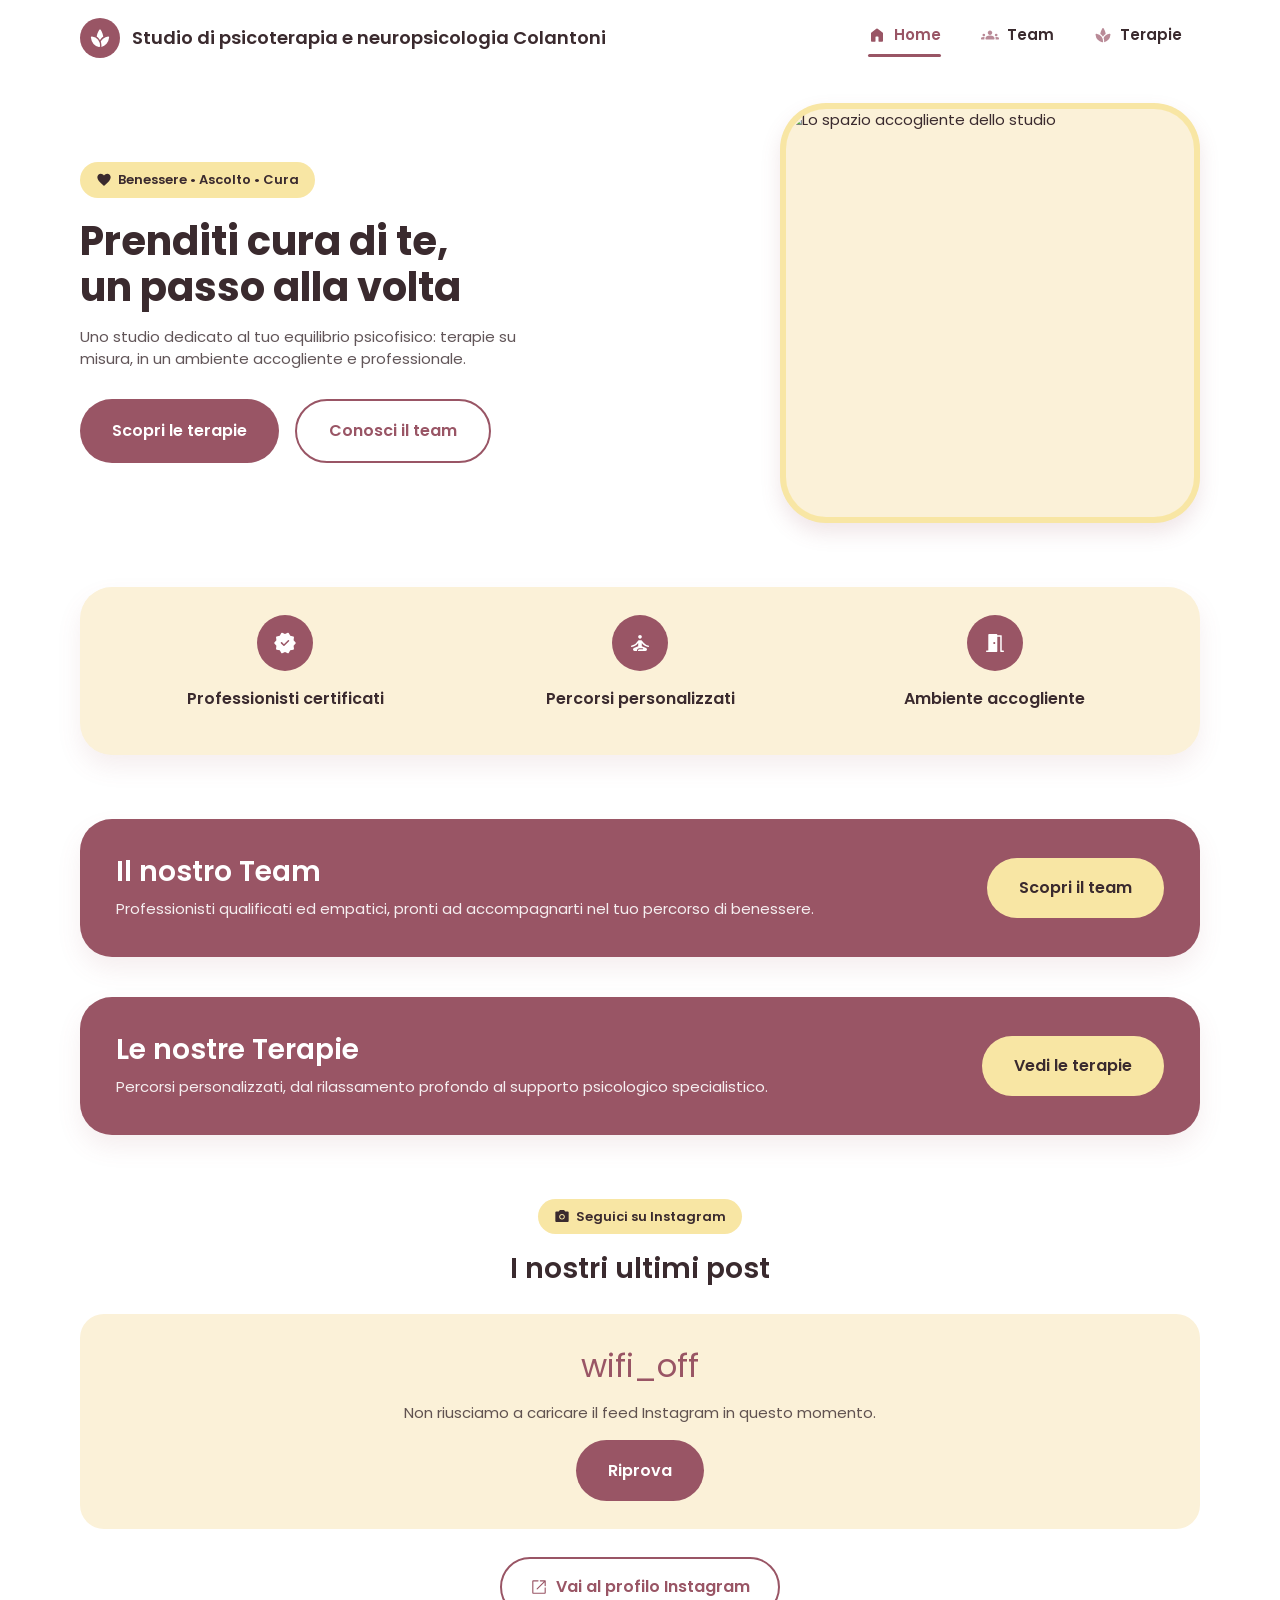
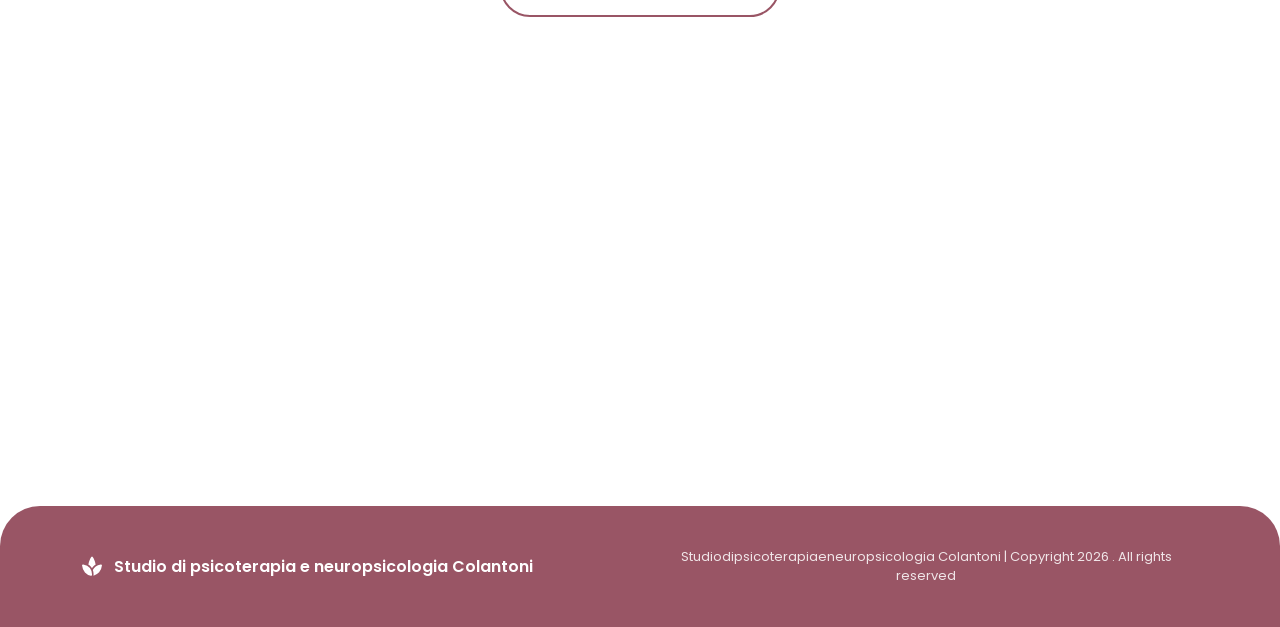
==== commit 0f29250d: "add map example" ====
--- a/index.html
+++ b/index.html
@@ -1,19 +1,22 @@
 <!DOCTYPE html>
 <html lang="it">
+
 <head>
   <meta charset="UTF-8">
   <meta name="viewport" content="width=device-width, initial-scale=1">
 
   <!-- SEO: title e description presi da lib/l10n/app_it.arb -->
   <title>Psicoterapia e Neuropsicologia a Poggio Mirteto | Studio Colantoni</title>
-  <meta name="description" content="Scopri il supporto psicologico professionale dello Studio Colantoni: terapia cognitivo-comportamentale, EMDR e neuropsicologia a Poggio Mirteto e dintorni.">
+  <meta name="description"
+    content="Scopri il supporto psicologico professionale dello Studio Colantoni: terapia cognitivo-comportamentale, EMDR e neuropsicologia a Poggio Mirteto e dintorni.">
   <link rel="canonical" href="https://IL-TUO-DOMINIO.it/">
 
   <meta property="og:type" content="website">
   <meta property="og:locale" content="it_IT">
   <meta property="og:site_name" content="Studio di psicoterapia e neuropsicologia Colantoni">
   <meta property="og:title" content="Psicoterapia e Neuropsicologia a Poggio Mirteto | Studio Colantoni">
-  <meta property="og:description" content="Scopri il supporto psicologico professionale dello Studio Colantoni: terapia cognitivo-comportamentale, EMDR e neuropsicologia a Poggio Mirteto e dintorni.">
+  <meta property="og:description"
+    content="Scopri il supporto psicologico professionale dello Studio Colantoni: terapia cognitivo-comportamentale, EMDR e neuropsicologia a Poggio Mirteto e dintorni.">
   <meta property="og:url" content="https://IL-TUO-DOMINIO.it/">
 
   <link rel="icon" type="image/png" href="favicon.png">
@@ -55,123 +58,227 @@
 </head>
 
 <body>
-<svg xmlns="http://www.w3.org/2000/svg" class="sprite" aria-hidden="true"><symbol id="i-spa" viewBox="0 -960 960 960"><path d="M431-89q-135-32-232.5-134T83-499q-1-11 2-19.5T95-533q7-6 16-9.5t19-1.5q177 24 266.5 140T483-130q0 11-4 19t-12 14q-7 5-16 7.5t-20 .5Zm48-297q-22-38-60.5-82.5T337-530q2-64 35-152t78-157q6-9 14-13t16-4q8 0 16.5 4t13.5 13q46 69 78.5 157.5T623-530q-42 17-82.5 61.5T479-386Zm62 294q5-57-2.5-119.5T513-322q35-78 114.5-141T830-544q11-2 19.5 1.5T865-533q7 6 10.5 14.5T877-499q-17 171-112 271T541-92Z"/></symbol><symbol id="i-home" viewBox="0 -960 960 960"><path d="M160-180v-390q0-14.25 6.38-27 6.37-12.75 17.62-21l260-195q15.68-12 35.84-12Q500-825 516-813l260 195q11.25 8.25 17.63 21 6.37 12.75 6.37 27v390q0 24.75-17.62 42.37Q764.75-120 740-120H590q-12.75 0-21.37-8.63Q560-137.25 560-150v-220q0-12.75-8.62-21.38Q542.75-400 530-400H430q-12.75 0-21.37 8.62Q400-382.75 400-370v220q0 12.75-8.62 21.37Q382.75-120 370-120H220q-24.75 0-42.37-17.63Q160-155.25 160-180Z"/></symbol><symbol id="i-groups" viewBox="0 -960 960 960"><path d="M30-240q-12.75 0-21.37-8.63Q0-257.25 0-270v-23q0-38.57 41.5-62.78Q83-380 150.38-380q12.16 0 23.39.5t22.23 2.15q-8 17.35-12 35.17-4 17.81-4 37.18v65H30Zm240 0q-12.75 0-21.37-8.63Q240-257.25 240-270v-35q0-32 17.5-58.5T307-410q32-20 76.5-30t96.5-10q53 0 97.5 10t76.5 30q32 20 49 46.5t17 58.5v35q0 12.75-8.62 21.37Q702.75-240 690-240H270Zm510 0v-65q0-19.86-3.5-37.43T765-377.27q11-1.73 22.17-2.23 11.17-.5 22.83-.5 67.5 0 108.75 23.77T960-293v23q0 12.75-8.62 21.37Q942.75-240 930-240H780ZM149.57-410q-28.57 0-49.07-20.56Q80-451.13 80-480q0-29 20.56-49.5Q121.13-550 150-550q29 0 49.5 20.5t20.5 49.93q0 28.57-20.5 49.07T149.57-410Zm660 0q-28.57 0-49.07-20.56Q740-451.13 740-480q0-29 20.56-49.5Q781.13-550 810-550q29 0 49.5 20.5t20.5 49.93q0 28.57-20.5 49.07T809.57-410ZM480-480q-50 0-85-35t-35-85q0-51 35-85.5t85-34.5q51 0 85.5 34.5T600-600q0 50-34.5 85T480-480Z"/></symbol><symbol id="i-favorite" viewBox="0 -960 960 960"><path d="M458-144q-11-4-19-12l-53-49Q262-320 171-424.5T80-643q0-90 60.5-150.5T290-854q51 0 101 24.5t89 80.5q44-56 91-80.5t99-24.5q89 0 149.5 60.5T880-643q0 114-91 218.5T574-205l-53 49q-8 8-19 12t-22 4q-11 0-22-4Z"/></symbol><symbol id="i-verified" viewBox="0 -960 960 960"><path d="m437-433-73-76q-9-10-22-10t-23 9q-10 10-10 23t10 23l97 96q9 9 21 9t21-9l183-182q9-9 9-22t-10-22q-9-8-21.5-7.5T598-593L437-433ZM332-84l-62-106-124-25q-11-2-18.5-12t-5.5-21l14-120-79-92q-8-8-8-20t8-20l79-91-14-120q-2-11 5.5-21t18.5-12l124-25 62-107q6-10 17-14t22 1l109 51 109-51q11-5 22-1.5t17 13.5l63 108 123 25q11 2 18.5 12t5.5 21l-14 120 79 91q8 8 8 20t-8 20l-79 92 14 120q2 11-5.5 21T814-215l-123 25-63 107q-6 10-17 13.5T589-71l-109-51-109 51q-11 5-22 1t-17-14Z"/></symbol><symbol id="i-self_improvement" viewBox="0 -960 960 960"><path d="M261-160q-26 0-43-17t-17-43q0-18 9-34.5t26-23.5l172-68v-138q-60 73-121.5 114T150-322q-12 2-21-7t-9-22q0-12 8.5-21t20.5-11q58-7 107-37t89-81l58-65q10-12 23.5-20t29.5-8h48q16 0 30 8t24 20l58 65q42 49 90 80t105 38q12 2 20.5 11t8.5 21q0 13-9 22t-21 7q-75-7-136.5-48T552-484v138l172 68q17 7 26 23.5t9 34.5q0 26-17 43t-43 17H396v-11q0-26 16-42t42-16h133q8 0 14-6t6-14q0-8-6-14t-14-6H454q-44 0-70 27t-26 71v11h-97Zm167.5-515.5Q407-697 407-727t21.5-51.5Q450-800 480-800t51.5 21.5Q553-757 553-727t-21.5 51.5Q510-654 480-654t-51.5-21.5Z"/></symbol><symbol id="i-meeting_room" viewBox="0 -960 960 960"><path d="M150-120q-12.75 0-21.37-8.68-8.63-8.67-8.63-21.5 0-12.82 8.63-21.32 8.62-8.5 21.37-8.5h62v-630q0-12.75 8.63-21.38Q229.25-840 242-840h300q12.75 0 21.38 8.62Q572-822.75 572-810v15h147q12.75 0 21.38 8.62Q749-777.75 749-765v585h61q12.75 0 21.38 8.68 8.62 8.67 8.62 21.5 0 12.82-8.62 21.32-8.63 8.5-21.38 8.5h-91q-12.75 0-21.37-8.63Q689-137.25 689-150v-585H572v585q0 12.75-8.62 21.37Q554.75-120 542-120H150Zm329.5-388.5Q468-520 451-520t-28.5 11.5Q411-497 411-480t11.5 28.5Q434-440 451-440t28.5-11.5Q491-463 491-480t-11.5-28.5Z"/></symbol><symbol id="i-psychology" viewBox="0 -960 960 960"><path d="m446-418 2 30q.74 6.22 4.78 10.11 4.05 3.89 9.94 3.89h32.39q5.89 0 10.02-3.89 4.12-3.89 4.87-10.11l2-30q12-2 22.47-8.46Q544.94-432.92 553-441l30 10q5 2 10 0t7.8-6.85l15.4-26.3q2.8-4.85 2.3-9.85t-5.19-9.17L593-499q5-14 5-29t-5-29l20.31-15.83Q618-577 618.5-582t-2.3-9.85l-15.4-26.3Q598-623 593-625t-10 0l-30 10q-8.33-7.69-19.17-13.85Q523-635 512-638l-2-30q-.74-6.22-4.78-10.11-4.05-3.89-9.94-3.89h-32.39q-5.89 0-10.01 3.89-4.13 3.89-4.88 10.11l-2 30q-11 3-21.83 9.15Q413.33-622.69 405-615l-30-10q-5-2-10 0t-7.8 6.85l-15.4 26.3Q339-587 339.5-582t5.19 9.17L365-557q-5 14-5 29t5 29l-20.31 15.83Q340-479 339.5-474t2.3 9.85l15.4 26.3Q360-433 365-431t10 0l30-10q8.06 8.08 18.53 14.54Q434-420 446-418Zm-16.5-60.38q-20.5-20.38-20.5-49.5t20.38-49.62q20.38-20.5 49.5-20.5t49.62 20.38q20.5 20.38 20.5 49.5t-20.38 49.62q-20.38 20.5-49.5 20.5t-49.62-20.38ZM270-80q-12.75 0-21.37-8.63Q240-97.25 240-110v-142q-57-52-88.5-121.5T120-520q0-150 105-255t255-105q125 0 221.5 73.5T827-615l55 218q4 14-5 25.5T853-360h-93v140q0 24.75-17.62 42.37Q724.75-160 700-160H600v50q0 12.75-8.62 21.37Q582.75-80 570-80H270Z"/></symbol><symbol id="i-accessibility_new" viewBox="0 -960 960 960"><path d="M428.5-755.5Q407-777 407-807t21.5-51.5Q450-880 480-880t51.5 21.5Q553-837 553-807t-21.5 51.5Q510-734 480-734t-51.5-21.5ZM373-110v-503q-58-5-113.5-11.5T153-642q-14-3-21-14t-4-24q3-13 15-19t26-3q76 16 152 22.5t159 6.5q83 0 159-6.5T791-702q14-3 26 3t15 19q3 13-4 24t-21 14q-51 11-106.5 17.5T587-613v503q0 13-8.5 21.5T557-80q-13 0-21.5-8.5T527-110v-230h-94v230q0 13-8.5 21.5T403-80q-13 0-21.5-8.5T373-110Z"/></symbol><symbol id="i-eco" viewBox="0 -960 960 960"><path d="M444-80q-42 0-78.5-8T298-112q32-119 87.5-230.5T535-529q-112 54-194.5 150T228-161q-4-4-7.5-7t-7.5-7q-45-45-69-103t-24-122q0-69 26-133t75-113q70-72 175-97t303-17q20 1 36.5 8.5T765-731q13 13 21 29.5t9 36.5q10 194-17 302t-99 180q-48 50-109 76.5T444-80Z"/></symbol><symbol id="i-healing" viewBox="0 -960 960 960"><path d="M217-98 98-217q-19-17-19-43t19-43l564-564q18-18 43-17.5t43 17.5l119 119q17 18 17.5 43T867-662L303-98q-17 19-43 19t-43-19Zm287-158 205-205 158 158q18 18 18 43t-18 43L743-93q-17 17-40.5 14.5T662-98L504-256Zm7-125q11-11 11-28t-11-28q-11-11-28-11t-28 11q-11 11-11 28t11 28q11 11 28 11t28-11Zm-102-63q17 0 28-11t11-28q0-17-11-28t-28-11q-17 0-28 11t-11 28q0 17 11 28t28 11Zm147 0q17 0 28-11t11-28q0-17-11-28t-28-11q-17 0-28 11t-11 28q0 17 11 28t28 11Zm-299-58L95-664q-17-17-18-39.5T93-743l124-124q18-18 43-18t43 18l158 158-204 207Zm254-26q11-11 11-28t-11-28q-11-11-28-11t-28 11q-11 11-11 28t11 28q11 11 28 11t28-11Z"/></symbol><symbol id="i-schedule" viewBox="0 -960 960 960"><path d="M513-492v-171q0-13-8.5-21.5T483-693q-13 0-21.5 8.5T453-663v183q0 6 2 11t6 10l144 149q9 10 22.5 9.5T650-310q9-9 9-22t-9-22L513-492ZM480-80q-82 0-155-31.5t-127.5-86Q143-252 111.5-325T80-480q0-82 31.5-155t86-127.5Q252-817 325-848.5T480-880q82 0 155 31.5t127.5 86Q817-708 848.5-635T880-480q0 82-31.5 155t-86 127.5Q708-143 635-111.5T480-80Z"/></symbol><symbol id="i-camera_alt" viewBox="0 -960 960 960"><path d="M480-267q72 0 121-49t49-121q0-73-49-121.5T480-607q-73 0-121.5 48.5T310-437q0 72 48.5 121T480-267Zm0-60q-48 0-79-31.5T370-437q0-48 31-79t79-31q47 0 78.5 31t31.5 79q0 47-31.5 78.5T480-327ZM140-120q-24 0-42-18t-18-42v-513q0-23 18-41.5t42-18.5h147l55-66q8-11 20-16t26-5h184q14 0 26 5t20 16l55 66h147q23 0 41.5 18.5T880-693v513q0 24-18.5 42T820-120H140Z"/></symbol><symbol id="i-open_in_new" viewBox="0 -960 960 960"><path d="M180-120q-24 0-42-18t-18-42v-600q0-24 18-42t42-18h249q12.75 0 21.38 8.68 8.62 8.67 8.62 21.5 0 12.82-8.62 21.32-8.63 8.5-21.38 8.5H180v600h600v-249q0-12.75 8.68-21.38 8.67-8.62 21.5-8.62 12.82 0 21.32 8.62 8.5 8.63 8.5 21.38v249q0 24-18 42t-42 18H180Zm600-617L403-360q-9 9-21 8.5t-21-9.5q-9-9-9-21t9-21l377-377H549q-12.75 0-21.37-8.68-8.63-8.67-8.63-21.5 0-12.82 8.63-21.32 8.62-8.5 21.37-8.5h261q12.75 0 21.38 8.62Q840-822.75 840-810v261q0 12.75-8.68 21.37-8.67 8.63-21.5 8.63-12.82 0-21.32-8.63-8.5-8.62-8.5-21.37v-188Z"/></symbol><symbol id="i-menu" viewBox="0 -960 960 960"><path d="M150-240q-12.75 0-21.37-8.68-8.63-8.67-8.63-21.5 0-12.82 8.63-21.32 8.62-8.5 21.37-8.5h660q12.75 0 21.38 8.68 8.62 8.67 8.62 21.5 0 12.82-8.62 21.32-8.63 8.5-21.38 8.5H150Zm0-210q-12.75 0-21.37-8.68-8.63-8.67-8.63-21.5 0-12.82 8.63-21.32 8.62-8.5 21.37-8.5h660q12.75 0 21.38 8.68 8.62 8.67 8.62 21.5 0 12.82-8.62 21.32-8.63 8.5-21.38 8.5H150Zm0-210q-12.75 0-21.37-8.68-8.63-8.67-8.63-21.5 0-12.82 8.63-21.32 8.62-8.5 21.37-8.5h660q12.75 0 21.38 8.68 8.62 8.67 8.62 21.5 0 12.82-8.62 21.32-8.63 8.5-21.38 8.5H150Z"/></symbol><symbol id="i-wifi_off" viewBox="0 -960 960 960"><path d="M784-91 411-463q-42 10-78 29.5T267-389q-15 12-33.5 13.5T201-388q-14-14-13-32.5t15-31.5q29-26 62-46t75-37L229-646q-35 18-68.5 40.5T98-558q-15 13-34 13.5T31-558q-14-14-12.5-32.5T34-622q30-27 62-50t65-41l-71-71q-9-9-9-21.5t9-21.5q9-9 21.5-9t21.5 9l694 694q9 9 9 21t-9 21q-9 9-21.5 9T784-91Zm-367-63q-27-27-27-63t27-63q27-27 63-27t63 27q27 27 27 63t-27 63q-27 27-63 27t-63-27Zm343-235q-14 14-33 14t-34-13q-32-27-71.5-57T549-500l-12-9q-15-11-7-29t28-14q57 11 104.5 35.5T754-454q15 13 17.5 32T760-389Zm169-169q-14 14-33.5 13.5T861-558q-83-70-178-111t-203-41q-37 0-71 4.5T352-693q-18 6-34.5-2.5T295-722q-6-18 2.5-35.5T324-780q36-11 75.5-15.5T480-800q128 0 241.5 48.5T926-622q14 13 15.5 31.5T929-558Z"/></symbol></svg>
-<div class="layout">
-
-  <!-- ═══════════ TopNavBar ═══════════ -->
-  <header class="topbar">
-    <a class="brand" href="index.html">
-      <span class="brand__mark"><svg class="icon" aria-hidden="true"><use href="#i-spa"></use></svg></span>
-      <span class="brand__name">Studio di psicoterapia e neuropsicologia Colantoni</span>
-    </a>
-
-    <nav class="nav" aria-label="Navigazione principale">
-      <a class="nav__item" href="index.html" aria-current="page"><svg class="icon" aria-hidden="true"><use href="#i-home"></use></svg>Home</a>
-      <a class="nav__item" href="team.html"><svg class="icon" aria-hidden="true"><use href="#i-groups"></use></svg>Team</a>
-      <a class="nav__item" href="terapie.html"><svg class="icon" aria-hidden="true"><use href="#i-spa"></use></svg>Terapie</a>
-    </nav>
-
-    <button class="menu-btn" type="button" aria-label="Apri il menu" aria-controls="drawer" aria-expanded="false">
-      <svg class="icon" aria-hidden="true"><use href="#i-menu"></use></svg>
-    </button>
-  </header>
-
-  <div class="scrim" id="scrim"></div>
-  <aside class="drawer" id="drawer" aria-hidden="true" aria-label="Menu">
-    <a class="brand" href="index.html">
-      <span class="brand__mark"><svg class="icon" aria-hidden="true"><use href="#i-spa"></use></svg></span>
-      <span class="brand__name">Studio di psicoterapia e neuropsicologia Colantoni</span>
-    </a>
-    <ul class="drawer__list">
-      <li><a class="drawer__item" href="index.html" aria-current="page"><svg class="icon" aria-hidden="true"><use href="#i-home"></use></svg>Home</a></li>
-      <li><a class="drawer__item" href="team.html"><svg class="icon" aria-hidden="true"><use href="#i-groups"></use></svg>Team</a></li>
-      <li><a class="drawer__item" href="terapie.html"><svg class="icon" aria-hidden="true"><use href="#i-spa"></use></svg>Terapie</a></li>
-    </ul>
-  </aside>
-
-  <!-- ═══════════ HomePage ═══════════ -->
-  <main class="page">
-
-    <!-- _HeroSection -->
-    <section class="hero">
-      <div class="hero__text">
-        <span class="pill"><svg class="icon" aria-hidden="true"><use href="#i-favorite"></use></svg>Benessere • Ascolto • Cura</span>
-        <h1 class="display-sm hero__title">Prenditi cura di te,<br>un passo alla volta</h1>
-        <p class="body-md hero__lead">Uno studio dedicato al tuo equilibrio psicofisico: terapie su misura, in un ambiente accogliente e professionale.</p>
-        <div class="hero__actions">
-          <a class="btn btn--primary" href="terapie.html">Scopri le terapie</a>
-          <a class="btn btn--outline" href="team.html">Conosci il team</a>
-        </div>
+  <svg xmlns="http://www.w3.org/2000/svg" class="sprite" aria-hidden="true">
+    <symbol id="i-spa" viewBox="0 -960 960 960">
+      <path
+        d="M431-89q-135-32-232.5-134T83-499q-1-11 2-19.5T95-533q7-6 16-9.5t19-1.5q177 24 266.5 140T483-130q0 11-4 19t-12 14q-7 5-16 7.5t-20 .5Zm48-297q-22-38-60.5-82.5T337-530q2-64 35-152t78-157q6-9 14-13t16-4q8 0 16.5 4t13.5 13q46 69 78.5 157.5T623-530q-42 17-82.5 61.5T479-386Zm62 294q5-57-2.5-119.5T513-322q35-78 114.5-141T830-544q11-2 19.5 1.5T865-533q7 6 10.5 14.5T877-499q-17 171-112 271T541-92Z" />
+    </symbol>
+    <symbol id="i-home" viewBox="0 -960 960 960">
+      <path
+        d="M160-180v-390q0-14.25 6.38-27 6.37-12.75 17.62-21l260-195q15.68-12 35.84-12Q500-825 516-813l260 195q11.25 8.25 17.63 21 6.37 12.75 6.37 27v390q0 24.75-17.62 42.37Q764.75-120 740-120H590q-12.75 0-21.37-8.63Q560-137.25 560-150v-220q0-12.75-8.62-21.38Q542.75-400 530-400H430q-12.75 0-21.37 8.62Q400-382.75 400-370v220q0 12.75-8.62 21.37Q382.75-120 370-120H220q-24.75 0-42.37-17.63Q160-155.25 160-180Z" />
+    </symbol>
+    <symbol id="i-groups" viewBox="0 -960 960 960">
+      <path
+        d="M30-240q-12.75 0-21.37-8.63Q0-257.25 0-270v-23q0-38.57 41.5-62.78Q83-380 150.38-380q12.16 0 23.39.5t22.23 2.15q-8 17.35-12 35.17-4 17.81-4 37.18v65H30Zm240 0q-12.75 0-21.37-8.63Q240-257.25 240-270v-35q0-32 17.5-58.5T307-410q32-20 76.5-30t96.5-10q53 0 97.5 10t76.5 30q32 20 49 46.5t17 58.5v35q0 12.75-8.62 21.37Q702.75-240 690-240H270Zm510 0v-65q0-19.86-3.5-37.43T765-377.27q11-1.73 22.17-2.23 11.17-.5 22.83-.5 67.5 0 108.75 23.77T960-293v23q0 12.75-8.62 21.37Q942.75-240 930-240H780ZM149.57-410q-28.57 0-49.07-20.56Q80-451.13 80-480q0-29 20.56-49.5Q121.13-550 150-550q29 0 49.5 20.5t20.5 49.93q0 28.57-20.5 49.07T149.57-410Zm660 0q-28.57 0-49.07-20.56Q740-451.13 740-480q0-29 20.56-49.5Q781.13-550 810-550q29 0 49.5 20.5t20.5 49.93q0 28.57-20.5 49.07T809.57-410ZM480-480q-50 0-85-35t-35-85q0-51 35-85.5t85-34.5q51 0 85.5 34.5T600-600q0 50-34.5 85T480-480Z" />
+    </symbol>
+    <symbol id="i-favorite" viewBox="0 -960 960 960">
+      <path
+        d="M458-144q-11-4-19-12l-53-49Q262-320 171-424.5T80-643q0-90 60.5-150.5T290-854q51 0 101 24.5t89 80.5q44-56 91-80.5t99-24.5q89 0 149.5 60.5T880-643q0 114-91 218.5T574-205l-53 49q-8 8-19 12t-22 4q-11 0-22-4Z" />
+    </symbol>
+    <symbol id="i-verified" viewBox="0 -960 960 960">
+      <path
+        d="m437-433-73-76q-9-10-22-10t-23 9q-10 10-10 23t10 23l97 96q9 9 21 9t21-9l183-182q9-9 9-22t-10-22q-9-8-21.5-7.5T598-593L437-433ZM332-84l-62-106-124-25q-11-2-18.5-12t-5.5-21l14-120-79-92q-8-8-8-20t8-20l79-91-14-120q-2-11 5.5-21t18.5-12l124-25 62-107q6-10 17-14t22 1l109 51 109-51q11-5 22-1.5t17 13.5l63 108 123 25q11 2 18.5 12t5.5 21l-14 120 79 91q8 8 8 20t-8 20l-79 92 14 120q2 11-5.5 21T814-215l-123 25-63 107q-6 10-17 13.5T589-71l-109-51-109 51q-11 5-22 1t-17-14Z" />
+    </symbol>
+    <symbol id="i-self_improvement" viewBox="0 -960 960 960">
+      <path
+        d="M261-160q-26 0-43-17t-17-43q0-18 9-34.5t26-23.5l172-68v-138q-60 73-121.5 114T150-322q-12 2-21-7t-9-22q0-12 8.5-21t20.5-11q58-7 107-37t89-81l58-65q10-12 23.5-20t29.5-8h48q16 0 30 8t24 20l58 65q42 49 90 80t105 38q12 2 20.5 11t8.5 21q0 13-9 22t-21 7q-75-7-136.5-48T552-484v138l172 68q17 7 26 23.5t9 34.5q0 26-17 43t-43 17H396v-11q0-26 16-42t42-16h133q8 0 14-6t6-14q0-8-6-14t-14-6H454q-44 0-70 27t-26 71v11h-97Zm167.5-515.5Q407-697 407-727t21.5-51.5Q450-800 480-800t51.5 21.5Q553-757 553-727t-21.5 51.5Q510-654 480-654t-51.5-21.5Z" />
+    </symbol>
+    <symbol id="i-meeting_room" viewBox="0 -960 960 960">
+      <path
+        d="M150-120q-12.75 0-21.37-8.68-8.63-8.67-8.63-21.5 0-12.82 8.63-21.32 8.62-8.5 21.37-8.5h62v-630q0-12.75 8.63-21.38Q229.25-840 242-840h300q12.75 0 21.38 8.62Q572-822.75 572-810v15h147q12.75 0 21.38 8.62Q749-777.75 749-765v585h61q12.75 0 21.38 8.68 8.62 8.67 8.62 21.5 0 12.82-8.62 21.32-8.63 8.5-21.38 8.5h-91q-12.75 0-21.37-8.63Q689-137.25 689-150v-585H572v585q0 12.75-8.62 21.37Q554.75-120 542-120H150Zm329.5-388.5Q468-520 451-520t-28.5 11.5Q411-497 411-480t11.5 28.5Q434-440 451-440t28.5-11.5Q491-463 491-480t-11.5-28.5Z" />
+    </symbol>
+    <symbol id="i-psychology" viewBox="0 -960 960 960">
+      <path
+        d="m446-418 2 30q.74 6.22 4.78 10.11 4.05 3.89 9.94 3.89h32.39q5.89 0 10.02-3.89 4.12-3.89 4.87-10.11l2-30q12-2 22.47-8.46Q544.94-432.92 553-441l30 10q5 2 10 0t7.8-6.85l15.4-26.3q2.8-4.85 2.3-9.85t-5.19-9.17L593-499q5-14 5-29t-5-29l20.31-15.83Q618-577 618.5-582t-2.3-9.85l-15.4-26.3Q598-623 593-625t-10 0l-30 10q-8.33-7.69-19.17-13.85Q523-635 512-638l-2-30q-.74-6.22-4.78-10.11-4.05-3.89-9.94-3.89h-32.39q-5.89 0-10.01 3.89-4.13 3.89-4.88 10.11l-2 30q-11 3-21.83 9.15Q413.33-622.69 405-615l-30-10q-5-2-10 0t-7.8 6.85l-15.4 26.3Q339-587 339.5-582t5.19 9.17L365-557q-5 14-5 29t5 29l-20.31 15.83Q340-479 339.5-474t2.3 9.85l15.4 26.3Q360-433 365-431t10 0l30-10q8.06 8.08 18.53 14.54Q434-420 446-418Zm-16.5-60.38q-20.5-20.38-20.5-49.5t20.38-49.62q20.38-20.5 49.5-20.5t49.62 20.38q20.5 20.38 20.5 49.5t-20.38 49.62q-20.38 20.5-49.5 20.5t-49.62-20.38ZM270-80q-12.75 0-21.37-8.63Q240-97.25 240-110v-142q-57-52-88.5-121.5T120-520q0-150 105-255t255-105q125 0 221.5 73.5T827-615l55 218q4 14-5 25.5T853-360h-93v140q0 24.75-17.62 42.37Q724.75-160 700-160H600v50q0 12.75-8.62 21.37Q582.75-80 570-80H270Z" />
+    </symbol>
+    <symbol id="i-accessibility_new" viewBox="0 -960 960 960">
+      <path
+        d="M428.5-755.5Q407-777 407-807t21.5-51.5Q450-880 480-880t51.5 21.5Q553-837 553-807t-21.5 51.5Q510-734 480-734t-51.5-21.5ZM373-110v-503q-58-5-113.5-11.5T153-642q-14-3-21-14t-4-24q3-13 15-19t26-3q76 16 152 22.5t159 6.5q83 0 159-6.5T791-702q14-3 26 3t15 19q3 13-4 24t-21 14q-51 11-106.5 17.5T587-613v503q0 13-8.5 21.5T557-80q-13 0-21.5-8.5T527-110v-230h-94v230q0 13-8.5 21.5T403-80q-13 0-21.5-8.5T373-110Z" />
+    </symbol>
+    <symbol id="i-eco" viewBox="0 -960 960 960">
+      <path
+        d="M444-80q-42 0-78.5-8T298-112q32-119 87.5-230.5T535-529q-112 54-194.5 150T228-161q-4-4-7.5-7t-7.5-7q-45-45-69-103t-24-122q0-69 26-133t75-113q70-72 175-97t303-17q20 1 36.5 8.5T765-731q13 13 21 29.5t9 36.5q10 194-17 302t-99 180q-48 50-109 76.5T444-80Z" />
+    </symbol>
+    <symbol id="i-healing" viewBox="0 -960 960 960">
+      <path
+        d="M217-98 98-217q-19-17-19-43t19-43l564-564q18-18 43-17.5t43 17.5l119 119q17 18 17.5 43T867-662L303-98q-17 19-43 19t-43-19Zm287-158 205-205 158 158q18 18 18 43t-18 43L743-93q-17 17-40.5 14.5T662-98L504-256Zm7-125q11-11 11-28t-11-28q-11-11-28-11t-28 11q-11 11-11 28t11 28q11 11 28 11t28-11Zm-102-63q17 0 28-11t11-28q0-17-11-28t-28-11q-17 0-28 11t-11 28q0 17 11 28t28 11Zm147 0q17 0 28-11t11-28q0-17-11-28t-28-11q-17 0-28 11t-11 28q0 17 11 28t28 11Zm-299-58L95-664q-17-17-18-39.5T93-743l124-124q18-18 43-18t43 18l158 158-204 207Zm254-26q11-11 11-28t-11-28q-11-11-28-11t-28 11q-11 11-11 28t11 28q11 11 28 11t28-11Z" />
+    </symbol>
+    <symbol id="i-schedule" viewBox="0 -960 960 960">
+      <path
+        d="M513-492v-171q0-13-8.5-21.5T483-693q-13 0-21.5 8.5T453-663v183q0 6 2 11t6 10l144 149q9 10 22.5 9.5T650-310q9-9 9-22t-9-22L513-492ZM480-80q-82 0-155-31.5t-127.5-86Q143-252 111.5-325T80-480q0-82 31.5-155t86-127.5Q252-817 325-848.5T480-880q82 0 155 31.5t127.5 86Q817-708 848.5-635T880-480q0 82-31.5 155t-86 127.5Q708-143 635-111.5T480-80Z" />
+    </symbol>
+    <symbol id="i-camera_alt" viewBox="0 -960 960 960">
+      <path
+        d="M480-267q72 0 121-49t49-121q0-73-49-121.5T480-607q-73 0-121.5 48.5T310-437q0 72 48.5 121T480-267Zm0-60q-48 0-79-31.5T370-437q0-48 31-79t79-31q47 0 78.5 31t31.5 79q0 47-31.5 78.5T480-327ZM140-120q-24 0-42-18t-18-42v-513q0-23 18-41.5t42-18.5h147l55-66q8-11 20-16t26-5h184q14 0 26 5t20 16l55 66h147q23 0 41.5 18.5T880-693v513q0 24-18.5 42T820-120H140Z" />
+    </symbol>
+    <symbol id="i-open_in_new" viewBox="0 -960 960 960">
+      <path
+        d="M180-120q-24 0-42-18t-18-42v-600q0-24 18-42t42-18h249q12.75 0 21.38 8.68 8.62 8.67 8.62 21.5 0 12.82-8.62 21.32-8.63 8.5-21.38 8.5H180v600h600v-249q0-12.75 8.68-21.38 8.67-8.62 21.5-8.62 12.82 0 21.32 8.62 8.5 8.63 8.5 21.38v249q0 24-18 42t-42 18H180Zm600-617L403-360q-9 9-21 8.5t-21-9.5q-9-9-9-21t9-21l377-377H549q-12.75 0-21.37-8.68-8.63-8.67-8.63-21.5 0-12.82 8.63-21.32 8.62-8.5 21.37-8.5h261q12.75 0 21.38 8.62Q840-822.75 840-810v261q0 12.75-8.68 21.37-8.67 8.63-21.5 8.63-12.82 0-21.32-8.63-8.5-8.62-8.5-21.37v-188Z" />
+    </symbol>
+    <symbol id="i-menu" viewBox="0 -960 960 960">
+      <path
+        d="M150-240q-12.75 0-21.37-8.68-8.63-8.67-8.63-21.5 0-12.82 8.63-21.32 8.62-8.5 21.37-8.5h660q12.75 0 21.38 8.68 8.62 8.67 8.62 21.5 0 12.82-8.62 21.32-8.63 8.5-21.38 8.5H150Zm0-210q-12.75 0-21.37-8.68-8.63-8.67-8.63-21.5 0-12.82 8.63-21.32 8.62-8.5 21.37-8.5h660q12.75 0 21.38 8.68 8.62 8.67 8.62 21.5 0 12.82-8.62 21.32-8.63 8.5-21.38 8.5H150Zm0-210q-12.75 0-21.37-8.68-8.63-8.67-8.63-21.5 0-12.82 8.63-21.32 8.62-8.5 21.37-8.5h660q12.75 0 21.38 8.68 8.62 8.67 8.62 21.5 0 12.82-8.62 21.32-8.63 8.5-21.38 8.5H150Z" />
+    </symbol>
+    <symbol id="i-wifi_off" viewBox="0 -960 960 960">
+      <path
+        d="M784-91 411-463q-42 10-78 29.5T267-389q-15 12-33.5 13.5T201-388q-14-14-13-32.5t15-31.5q29-26 62-46t75-37L229-646q-35 18-68.5 40.5T98-558q-15 13-34 13.5T31-558q-14-14-12.5-32.5T34-622q30-27 62-50t65-41l-71-71q-9-9-9-21.5t9-21.5q9-9 21.5-9t21.5 9l694 694q9 9 9 21t-9 21q-9 9-21.5 9T784-91Zm-367-63q-27-27-27-63t27-63q27-27 63-27t63 27q27 27 27 63t-27 63q-27 27-63 27t-63-27Zm343-235q-14 14-33 14t-34-13q-32-27-71.5-57T549-500l-12-9q-15-11-7-29t28-14q57 11 104.5 35.5T754-454q15 13 17.5 32T760-389Zm169-169q-14 14-33.5 13.5T861-558q-83-70-178-111t-203-41q-37 0-71 4.5T352-693q-18 6-34.5-2.5T295-722q-6-18 2.5-35.5T324-780q36-11 75.5-15.5T480-800q128 0 241.5 48.5T926-622q14 13 15.5 31.5T929-558Z" />
+    </symbol>
+  </svg>
+  <div class="layout">
+
+    <!-- ═══════════ TopNavBar ═══════════ -->
+    <header class="topbar">
+      <a class="brand" href="index.html">
+        <span class="brand__mark"><svg class="icon" aria-hidden="true">
+            <use href="#i-spa"></use>
+          </svg></span>
+        <span class="brand__name">Studio di psicoterapia e neuropsicologia Colantoni</span>
+      </a>
+
+      <nav class="nav" aria-label="Navigazione principale">
+        <a class="nav__item" href="index.html" aria-current="page"><svg class="icon" aria-hidden="true">
+            <use href="#i-home"></use>
+          </svg>Home</a>
+        <a class="nav__item" href="team.html"><svg class="icon" aria-hidden="true">
+            <use href="#i-groups"></use>
+          </svg>Team</a>
+        <a class="nav__item" href="terapie.html"><svg class="icon" aria-hidden="true">
+            <use href="#i-spa"></use>
+          </svg>Terapie</a>
+      </nav>
+
+      <button class="menu-btn" type="button" aria-label="Apri il menu" aria-controls="drawer" aria-expanded="false">
+        <svg class="icon" aria-hidden="true">
+          <use href="#i-menu"></use>
+        </svg>
+      </button>
+    </header>
+
+    <div class="scrim" id="scrim"></div>
+    <aside class="drawer" id="drawer" aria-hidden="true" aria-label="Menu">
+      <a class="brand" href="index.html">
+        <span class="brand__mark"><svg class="icon" aria-hidden="true">
+            <use href="#i-spa"></use>
+          </svg></span>
+        <span class="brand__name">Studio di psicoterapia e neuropsicologia Colantoni</span>
+      </a>
+      <ul class="drawer__list">
+        <li><a class="drawer__item" href="index.html" aria-current="page"><svg class="icon" aria-hidden="true">
+              <use href="#i-home"></use>
+            </svg>Home</a></li>
+        <li><a class="drawer__item" href="team.html"><svg class="icon" aria-hidden="true">
+              <use href="#i-groups"></use>
+            </svg>Team</a></li>
+        <li><a class="drawer__item" href="terapie.html"><svg class="icon" aria-hidden="true">
+              <use href="#i-spa"></use>
+            </svg>Terapie</a></li>
+      </ul>
+    </aside>
+
+    <!-- ═══════════ HomePage ═══════════ -->
+    <main class="page">
+
+      <!-- _HeroSection -->
+      <section class="hero">
+        <div class="hero__text">
+          <span class="pill"><svg class="icon" aria-hidden="true">
+              <use href="#i-favorite"></use>
+            </svg>Benessere • Ascolto • Cura</span>
+          <h1 class="display-sm hero__title">Prenditi cura di te,<br>un passo alla volta</h1>
+          <p class="body-md hero__lead">Uno studio dedicato al tuo equilibrio psicofisico: terapie su misura, in un
+            ambiente accogliente e professionale.</p>
+          <div class="hero__actions">
+            <a class="btn btn--primary" href="terapie.html">Scopri le terapie</a>
+            <a class="btn btn--outline" href="team.html">Conosci il team</a>
+          </div>
+        </div>
+        <div class="hero__media">
+          <div class="photo photo--xl">
+            <img src="https://picsum.photos/seed/serenastudio/700/700" alt="Lo spazio accogliente dello studio"
+              width="700" height="700">
+          </div>
+        </div>
+      </section>
+
+      <!-- _AboutStrip -->
+      <section class="about">
+        <div class="about__item">
+          <div class="about__icon"><svg class="icon" aria-hidden="true">
+              <use href="#i-verified"></use>
+            </svg></div>
+          <p class="about__label">Professionisti certificati</p>
+        </div>
+        <div class="about__item">
+          <div class="about__icon"><svg class="icon" aria-hidden="true">
+              <use href="#i-self_improvement"></use>
+            </svg></div>
+          <p class="about__label">Percorsi personalizzati</p>
+        </div>
+        <div class="about__item">
+          <div class="about__icon"><svg class="icon" aria-hidden="true">
+              <use href="#i-meeting_room"></use>
+            </svg></div>
+          <p class="about__label">Ambiente accogliente</p>
+        </div>
+      </section>
+
+      <!-- _PreviewSection: Team -->
+      <section class="preview">
+        <div class="preview__text">
+          <h2 class="headline-md preview__title">Il nostro Team</h2>
+          <p class="body-md preview__subtitle">Professionisti qualificati ed empatici, pronti ad accompagnarti nel tuo
+            percorso di benessere.</p>
+        </div>
+        <a class="btn btn--secondary" href="team.html">Scopri il team</a>
+      </section>
+
+      <!-- _PreviewSection: Terapie -->
+      <section class="preview">
+        <div class="preview__text">
+          <h2 class="headline-md preview__title">Le nostre Terapie</h2>
+          <p class="body-md preview__subtitle">Percorsi personalizzati, dal rilassamento profondo al supporto
+            psicologico specialistico.</p>
+        </div>
+        <a class="btn btn--secondary" href="terapie.html">Vedi le terapie</a>
+      </section>
+
+      <!-- InstagramShowcase -->
+      <section class="instagram">
+        <span class="pill"><svg class="icon" aria-hidden="true">
+            <use href="#i-camera_alt"></use>
+          </svg>Seguici su Instagram</span>
+        <h2 class="headline-md instagram__title">I nostri ultimi post</h2>
+        <div id="ig-feed"></div>
+        <a class="btn btn--outline btn--outline-sm instagram__cta" href="https://www.instagram.com/luco.nazionale"
+          target="_blank" rel="noopener noreferrer">
+          <svg class="icon" aria-hidden="true" style="font-size:18px" aria-hidden="true">
+            <use href="#i-open_in_new"></use>
+          </svg>Vai al profilo Instagram
+        </a>
+      </section>
+
+      <iframe
+        src="https://www.google.com/maps/embed?pb=!1m18!1m12!1m3!1d2952.902732679396!2d12.685003577433472!3d42.259249671202596!2m3!1f0!2f0!3f0!3m2!1i1024!2i768!4f13.1!3m3!1m2!1s0x132f0ee7e6fbb7f1%3A0x973da9ca197ae74b!2sIntherapy%20Studio%20Colantoni!5e0!3m2!1sit!2sit!4v1784266900734!5m2!1sit!2sit"
+        width="600" height="450" style="border:0;" allowfullscreen="" loading="lazy"
+        referrerpolicy="strict-origin-when-cross-origin"></iframe>
+
+    </main>
+
+    <!-- ═══════════ _Footer ═══════════ -->
+    <footer class="footer">
+      <div class="footer__brand">
+        <svg class="icon" aria-hidden="true">
+          <use href="#i-spa"></use>
+        </svg>
+        <span class="footer__name">Studio di psicoterapia e neuropsicologia Colantoni</span>
       </div>
-      <div class="hero__media">
-        <div class="photo photo--xl">
-          <img src="https://picsum.photos/seed/serenastudio/700/700"
-               alt="Lo spazio accogliente dello studio"
-               width="700" height="700">
-        </div>
-      </div>
-    </section>
-
-    <!-- _AboutStrip -->
-    <section class="about">
-      <div class="about__item">
-        <div class="about__icon"><svg class="icon" aria-hidden="true"><use href="#i-verified"></use></svg></div>
-        <p class="about__label">Professionisti certificati</p>
-      </div>
-      <div class="about__item">
-        <div class="about__icon"><svg class="icon" aria-hidden="true"><use href="#i-self_improvement"></use></svg></div>
-        <p class="about__label">Percorsi personalizzati</p>
-      </div>
-      <div class="about__item">
-        <div class="about__icon"><svg class="icon" aria-hidden="true"><use href="#i-meeting_room"></use></svg></div>
-        <p class="about__label">Ambiente accogliente</p>
-      </div>
-    </section>
-
-    <!-- _PreviewSection: Team -->
-    <section class="preview">
-      <div class="preview__text">
-        <h2 class="headline-md preview__title">Il nostro Team</h2>
-        <p class="body-md preview__subtitle">Professionisti qualificati ed empatici, pronti ad accompagnarti nel tuo percorso di benessere.</p>
-      </div>
-      <a class="btn btn--secondary" href="team.html">Scopri il team</a>
-    </section>
-
-    <!-- _PreviewSection: Terapie -->
-    <section class="preview">
-      <div class="preview__text">
-        <h2 class="headline-md preview__title">Le nostre Terapie</h2>
-        <p class="body-md preview__subtitle">Percorsi personalizzati, dal rilassamento profondo al supporto psicologico specialistico.</p>
-      </div>
-      <a class="btn btn--secondary" href="terapie.html">Vedi le terapie</a>
-    </section>
-
-    <!-- InstagramShowcase -->
-    <section class="instagram">
-      <span class="pill"><svg class="icon" aria-hidden="true"><use href="#i-camera_alt"></use></svg>Seguici su Instagram</span>
-      <h2 class="headline-md instagram__title">I nostri ultimi post</h2>
-      <div id="ig-feed"></div>
-      <a class="btn btn--outline btn--outline-sm instagram__cta"
-         href="https://www.instagram.com/luco.nazionale"
-         target="_blank" rel="noopener noreferrer">
-        <svg class="icon" aria-hidden="true" style="font-size:18px" aria-hidden="true"><use href="#i-open_in_new"></use></svg>Vai al profilo Instagram
-      </a>
-    </section>
-
-  </main>
-
-  <!-- ═══════════ _Footer ═══════════ -->
-  <footer class="footer">
-    <div class="footer__brand">
-      <svg class="icon" aria-hidden="true"><use href="#i-spa"></use></svg>
-      <span class="footer__name">Studio di psicoterapia e neuropsicologia Colantoni</span>
-    </div>
-    <p class="footer__copy">Studiodipsicoterapiaeneuropsicologia Colantoni | Copyright 2026 . All rights reserved</p>
-  </footer>
-
-</div>
-
-<script src="assets/js/main.js" defer></script>
-<script src="assets/js/instagram.js" defer></script>
+      <p class="footer__copy">Studiodipsicoterapiaeneuropsicologia Colantoni | Copyright 2026 . All rights reserved</p>
+    </footer>
+
+  </div>
+
+  <script src="assets/js/main.js" defer></script>
+  <script src="assets/js/instagram.js" defer></script>
 </body>
-</html>
+
+</html>
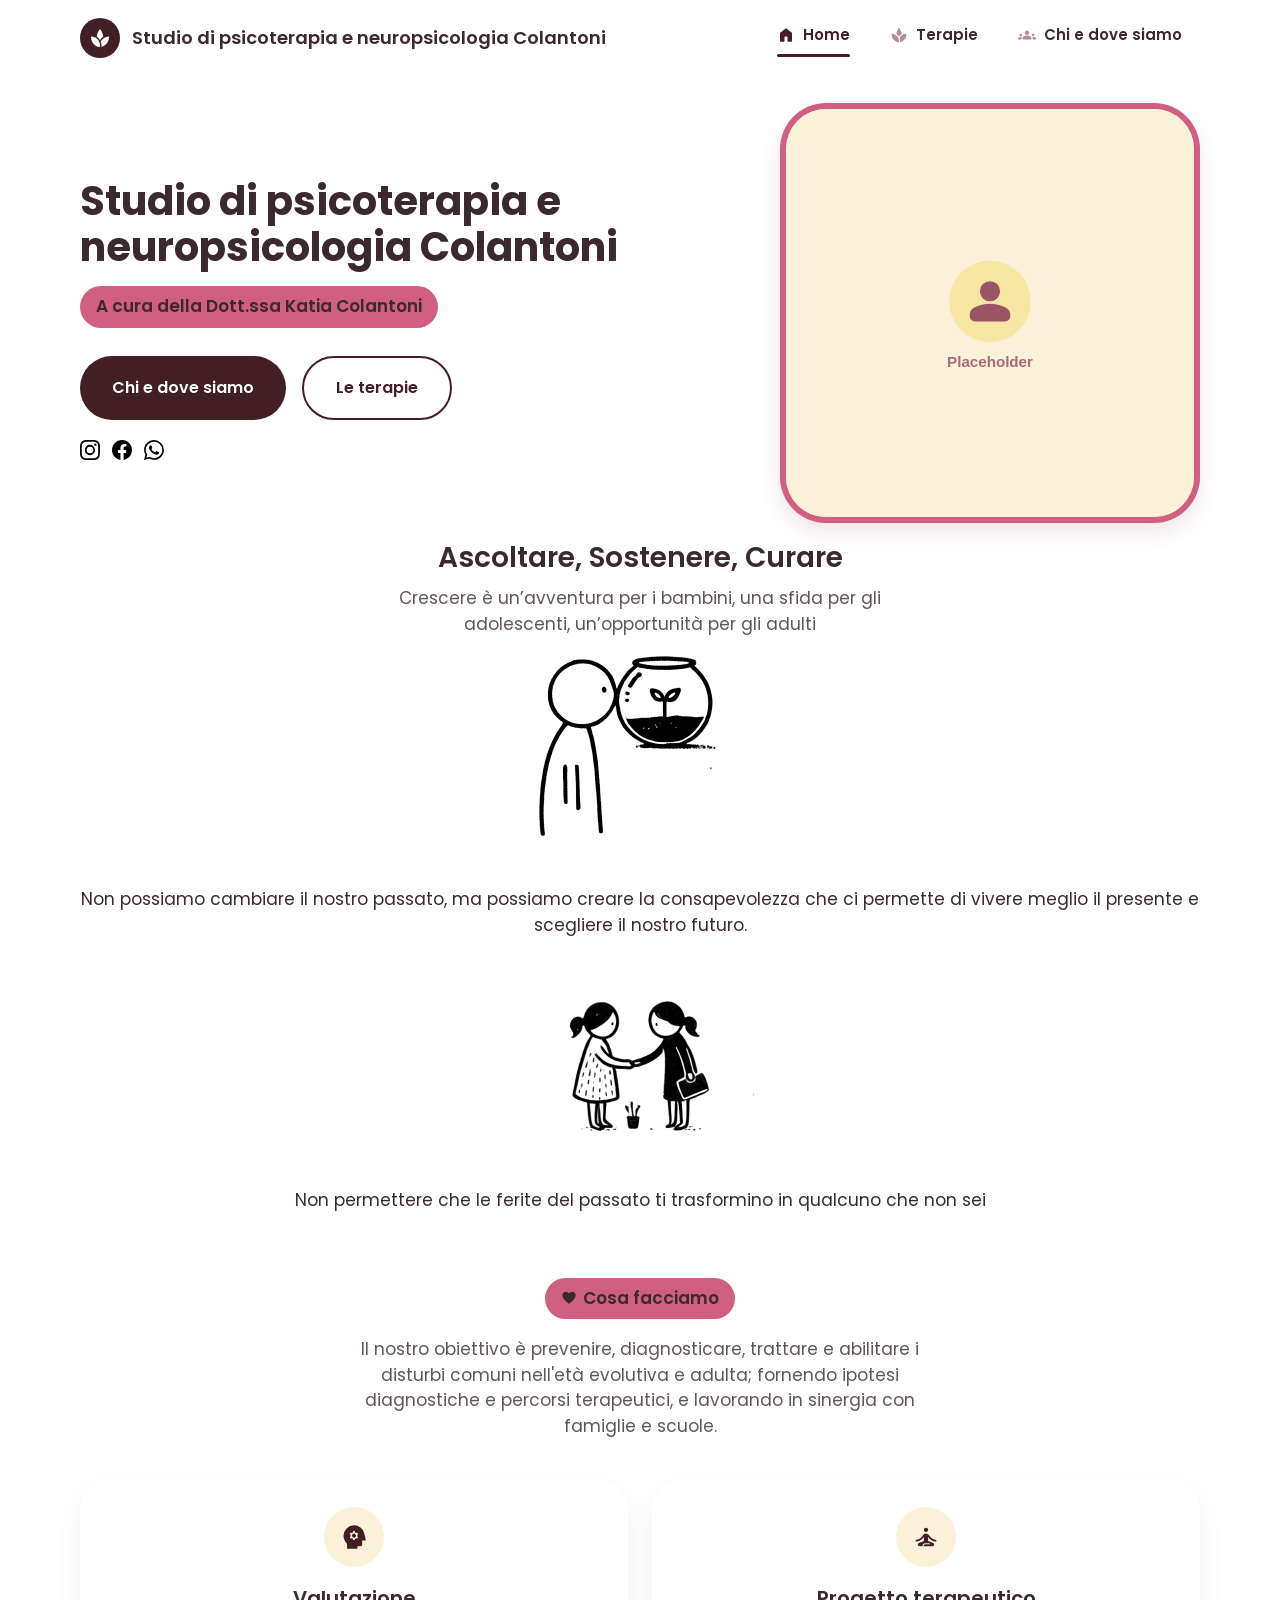
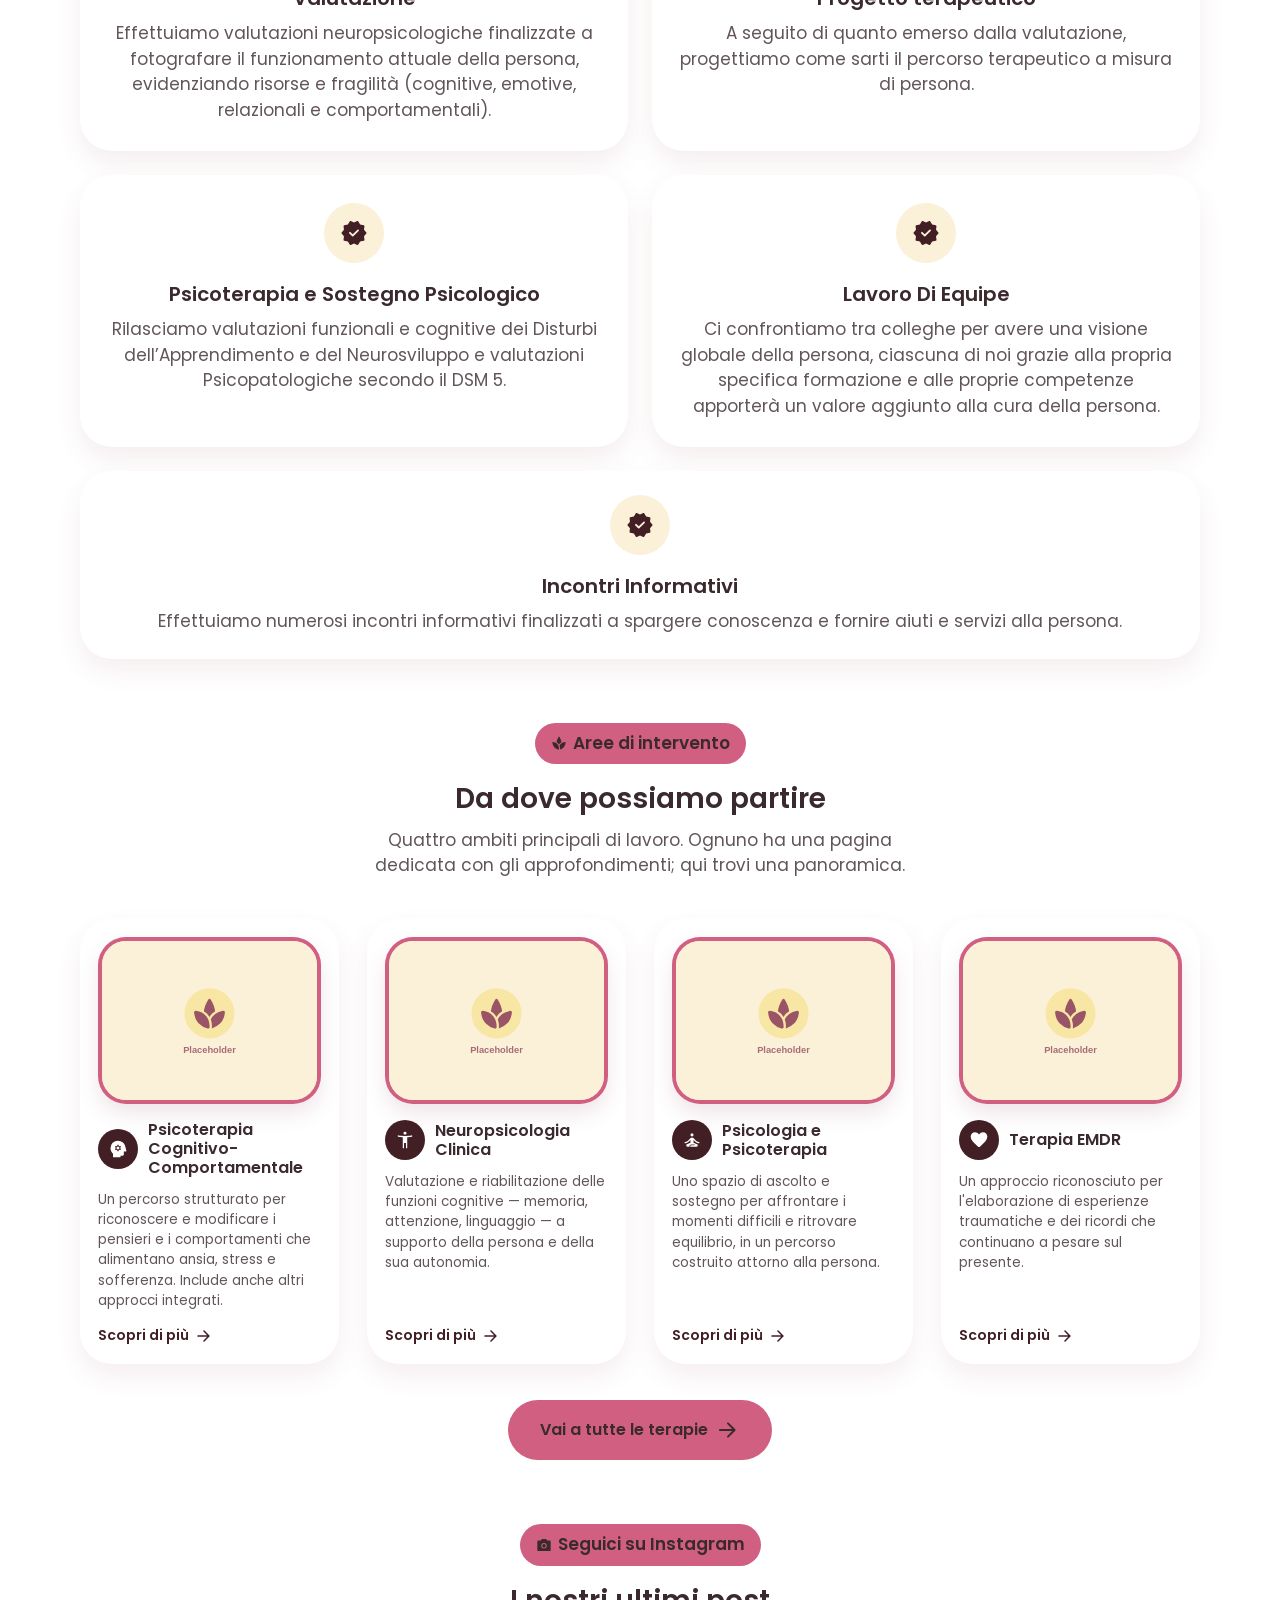
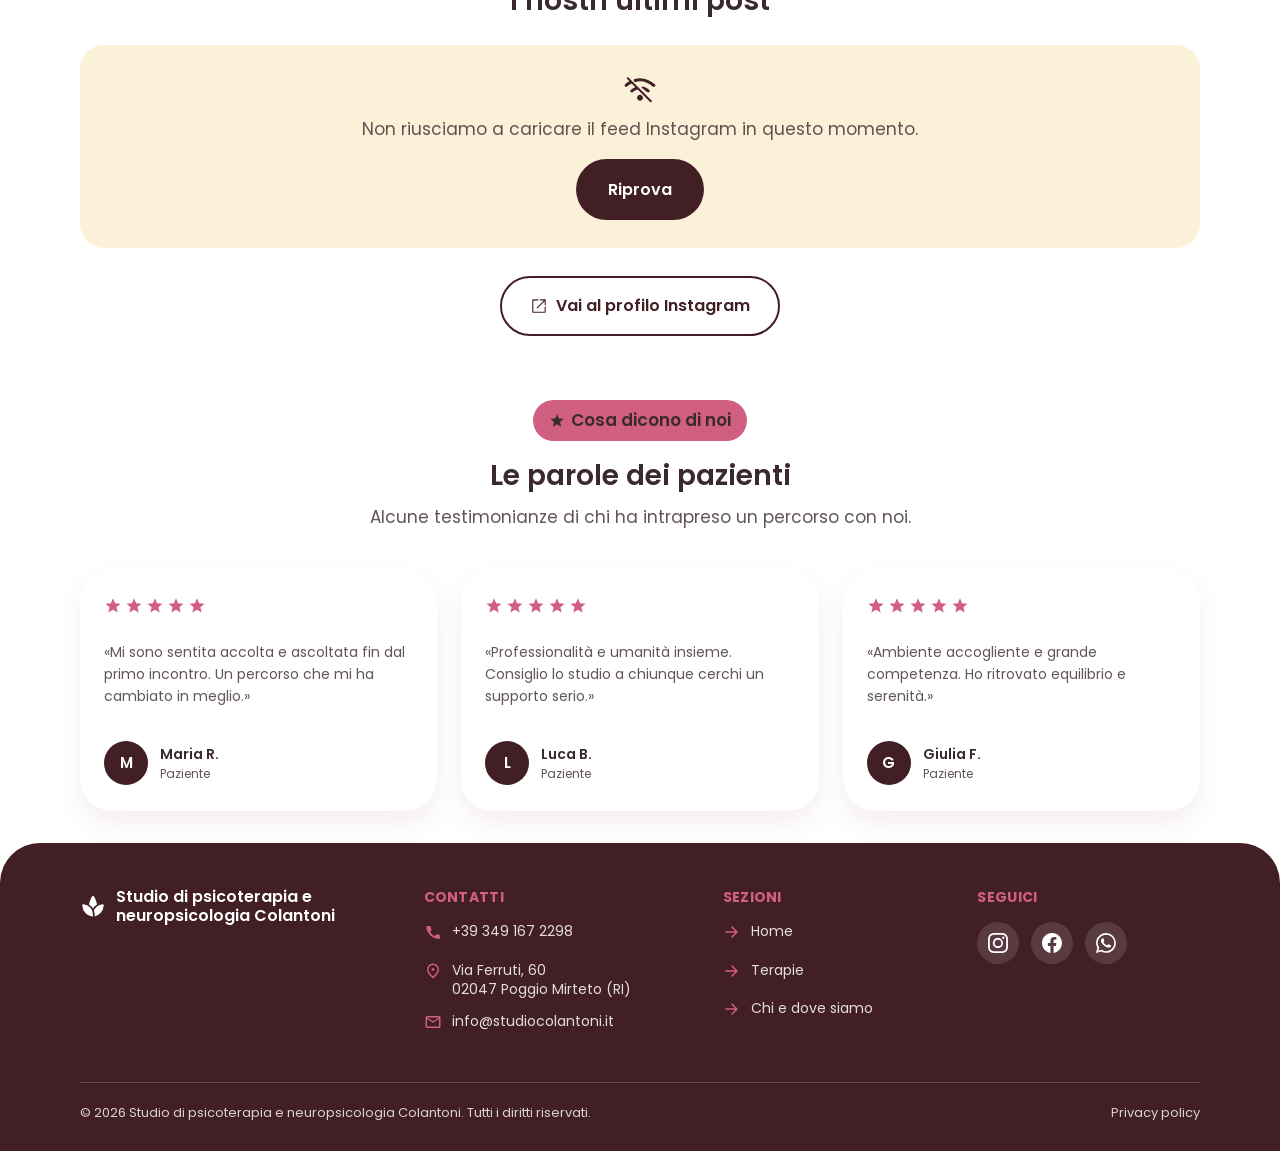
==== commit 4e36365e: "update information on site" ====
--- a/index.html
+++ b/index.html
@@ -4,11 +4,28 @@
 <head>
   <meta charset="UTF-8">
   <meta name="viewport" content="width=device-width, initial-scale=1">
-
-  <!-- SEO: title e description presi da lib/l10n/app_it.arb -->
+  <!-- ============================================================
+       View Transitions: quando il browser "salta" la dissolvenza fra
+       due pagine (navigazione veloce, ripristino da bfcache col tasto
+       indietro/avanti, prefers-reduced-motion, budget scaduto) la promise
+       interna della transizione viene rifiutata con
+       AbortError: "Transition was skipped".
+       Non e' un errore — la pagina cambia comunque — ma finisce in console.
+       Questa guardia lo silenzia senza toccare nulla del funzionamento.
+       Va inline e in testa cosi' e' registrata prima che l'evento si verifichi.
+       ============================================================ -->
+  <script>
+    addEventListener("unhandledrejection", function (e) {
+      var r = e && e.reason;
+      if (r && r.name === "AbortError" && /transition/i.test(r.message || "")) {
+        e.preventDefault();
+      }
+    });
+  </script>
+
   <title>Psicoterapia e Neuropsicologia a Poggio Mirteto | Studio Colantoni</title>
   <meta name="description"
-    content="Scopri il supporto psicologico professionale dello Studio Colantoni: terapia cognitivo-comportamentale, EMDR e neuropsicologia a Poggio Mirteto e dintorni.">
+    content="Studio di psicoterapia e neuropsicologia della Dott.ssa Katia Colantoni a Poggio Mirteto: terapia cognitivo-comportamentale, EMDR e neuropsicologia clinica.">
   <link rel="canonical" href="https://IL-TUO-DOMINIO.it/">
 
   <meta property="og:type" content="website">
@@ -16,7 +33,7 @@
   <meta property="og:site_name" content="Studio di psicoterapia e neuropsicologia Colantoni">
   <meta property="og:title" content="Psicoterapia e Neuropsicologia a Poggio Mirteto | Studio Colantoni">
   <meta property="og:description"
-    content="Scopri il supporto psicologico professionale dello Studio Colantoni: terapia cognitivo-comportamentale, EMDR e neuropsicologia a Poggio Mirteto e dintorni.">
+    content="Studio di psicoterapia e neuropsicologia della Dott.ssa Katia Colantoni a Poggio Mirteto: terapia cognitivo-comportamentale, EMDR e neuropsicologia clinica.">
   <meta property="og:url" content="https://IL-TUO-DOMINIO.it/">
 
   <link rel="icon" type="image/png" href="favicon.png">
@@ -27,8 +44,7 @@
   <link rel="preload" href="assets/fonts/poppins-latin-400-normal.woff2" as="font" type="font/woff2" crossorigin>
   <link rel="stylesheet" href="assets/css/style.css">
 
-  <!-- Dati strutturati: è il pezzo che Google legge davvero per
-       un'attività locale. VERIFICA i dati prima di pubblicare. -->
+  <!-- Dati strutturati per la ricerca locale. VERIFICA i dati prima di pubblicare. -->
   <script type="application/ld+json">
   {
     "@context": "https://schema.org",
@@ -52,7 +68,10 @@
     },
     "medicalSpecialty": "Psychiatric",
     "areaServed": "Poggio Mirteto, Montopoli in Sabina (RI)",
-    "sameAs": ["https://www.instagram.com/luco.nazionale"]
+    "sameAs": [
+      "https://www.instagram.com/intherapy.studiocolantoni",
+      "https://www.facebook.com/dott.ssakatiacolantonipsicologa"
+    ]
   }
   </script>
 </head>
@@ -123,10 +142,33 @@
       <path
         d="M784-91 411-463q-42 10-78 29.5T267-389q-15 12-33.5 13.5T201-388q-14-14-13-32.5t15-31.5q29-26 62-46t75-37L229-646q-35 18-68.5 40.5T98-558q-15 13-34 13.5T31-558q-14-14-12.5-32.5T34-622q30-27 62-50t65-41l-71-71q-9-9-9-21.5t9-21.5q9-9 21.5-9t21.5 9l694 694q9 9 9 21t-9 21q-9 9-21.5 9T784-91Zm-367-63q-27-27-27-63t27-63q27-27 63-27t63 27q27 27 27 63t-27 63q-27 27-63 27t-63-27Zm343-235q-14 14-33 14t-34-13q-32-27-71.5-57T549-500l-12-9q-15-11-7-29t28-14q57 11 104.5 35.5T754-454q15 13 17.5 32T760-389Zm169-169q-14 14-33.5 13.5T861-558q-83-70-178-111t-203-41q-37 0-71 4.5T352-693q-18 6-34.5-2.5T295-722q-6-18 2.5-35.5T324-780q36-11 75.5-15.5T480-800q128 0 241.5 48.5T926-622q14 13 15.5 31.5T929-558Z" />
     </symbol>
+    <symbol id="i-call" viewBox="0 -960 960 960">
+      <path
+        d="M760-123q-118 0-232.5-53T322-322Q235-409 182-523.5T129-756q0-18 12-30t30-12h146q14 0 24 9t14 23l27 116q2 12-.5 22.5T417-590l-95 95q45 76 106 137t137 106l92-92q9-9 21-12t24-1l114 26q14 3 23 13.5t9 24.5v147q0 18-12 30t-30 12Z" />
+    </symbol>
+    <symbol id="i-mail" viewBox="0 -960 960 960">
+      <path
+        d="M160-160q-33 0-56.5-23.5T80-240v-480q0-33 23.5-56.5T160-800h640q33 0 56.5 23.5T880-720v480q0 33-23.5 56.5T800-160H160Zm320-280L160-640v400h640v-400L480-440Zm0-80 320-200H160l320 200ZM160-640v-80 480-400Z" />
+    </symbol>
+    <symbol id="i-place" viewBox="0 -960 960 960">
+      <path
+        d="M480-480q33 0 56.5-23.5T560-560q0-33-23.5-56.5T480-640q-33 0-56.5 23.5T400-560q0 33 23.5 56.5T480-480Zm0 294q122-112 181-203.5T720-552q0-109-69.5-178.5T480-800q-101 0-170.5 69.5T240-552q0 71 59 162.5T480-186Zm0 106Q319-217 239.5-334.5T160-552q0-150 96.5-239T480-880q127 0 223.5 89T800-552q0 100-79.5 217.5T480-80Zm0-472Z" />
+    </symbol>
+    <symbol id="i-star" viewBox="0 -960 960 960">
+      <path d="m233-80 65-281L80-550l288-25 112-265 112 265 288 25-218 189 65 281-247-149L233-80Z" />
+    </symbol>
+    <symbol id="i-arrow_forward" viewBox="0 -960 960 960">
+      <path
+        d="M647-440H160q-17 0-28.5-11.5T120-480q0-17 11.5-28.5T160-520h487L451-716q-12-12-11.5-28.5T451-773q12-12 28.5-12t28.5 12l264 265q6 6 8.5 13t2.5 15q0 8-2.5 15t-8.5 13L508-187q-12 12-28.5 11.5T451-188q-11-12-11.5-28t11.5-28l196-196Z" />
+    </symbol>
+    <symbol id="i-description" viewBox="0 -960 960 960">
+      <path
+        d="M240-80q-33 0-56.5-23.5T160-160v-640q0-33 23.5-56.5T240-880h287q16 0 30.5 6t25.5 17l194 194q11 11 17 25.5t6 30.5v487q0 33-23.5 56.5T720-80H240Zm280-560v-160H240v640h480v-480H560q-17 0-28.5-11.5T520-640ZM320-280h320q17 0 28.5-11.5T680-320q0-17-11.5-28.5T640-360H320q-17 0-28.5 11.5T280-320q0 17 11.5 28.5T320-280Zm0-160h320q17 0 28.5-11.5T680-480q0-17-11.5-28.5T640-520H320q-17 0-28.5 11.5T280-480q0 17 11.5 28.5T320-440Z" />
+    </symbol>
   </svg>
   <div class="layout">
 
-    <!-- ═══════════ TopNavBar ═══════════ -->
+    <!-- ═══════════ Barra di navigazione (TopNavBar) ═══════════ -->
     <header class="topbar">
       <a class="brand" href="index.html">
         <span class="brand__mark"><svg class="icon" aria-hidden="true">
@@ -139,12 +181,12 @@
         <a class="nav__item" href="index.html" aria-current="page"><svg class="icon" aria-hidden="true">
             <use href="#i-home"></use>
           </svg>Home</a>
-        <a class="nav__item" href="team.html"><svg class="icon" aria-hidden="true">
-            <use href="#i-groups"></use>
-          </svg>Team</a>
         <a class="nav__item" href="terapie.html"><svg class="icon" aria-hidden="true">
             <use href="#i-spa"></use>
           </svg>Terapie</a>
+        <a class="nav__item" href="chi-e-dove-siamo.html"><svg class="icon" aria-hidden="true">
+            <use href="#i-groups"></use>
+          </svg>Chi e dove siamo</a>
       </nav>
 
       <button class="menu-btn" type="button" aria-label="Apri il menu" aria-controls="drawer" aria-expanded="false">
@@ -154,6 +196,7 @@
       </button>
     </header>
 
+    <!-- Drawer mobile (AppEndDrawer) -->
     <div class="scrim" id="scrim"></div>
     <aside class="drawer" id="drawer" aria-hidden="true" aria-label="Menu">
       <a class="brand" href="index.html">
@@ -166,113 +209,435 @@
         <li><a class="drawer__item" href="index.html" aria-current="page"><svg class="icon" aria-hidden="true">
               <use href="#i-home"></use>
             </svg>Home</a></li>
-        <li><a class="drawer__item" href="team.html"><svg class="icon" aria-hidden="true">
-              <use href="#i-groups"></use>
-            </svg>Team</a></li>
         <li><a class="drawer__item" href="terapie.html"><svg class="icon" aria-hidden="true">
               <use href="#i-spa"></use>
             </svg>Terapie</a></li>
+        <li><a class="drawer__item" href="chi-e-dove-siamo.html"><svg class="icon" aria-hidden="true">
+              <use href="#i-groups"></use>
+            </svg>Chi e dove siamo</a></li>
       </ul>
     </aside>
 
-    <!-- ═══════════ HomePage ═══════════ -->
     <main class="page">
 
-      <!-- _HeroSection -->
+      <!-- ▓ 1. Presentazione della Dott.ssa Katia Colantoni (hero) ▓
+           Foto + testo + pulsante verso "Chi e dove siamo", come da linee guida. -->
       <section class="hero">
         <div class="hero__text">
+          <h1 class="display-sm hero__title">Studio di psicoterapia e neuropsicologia Colantoni</h1>
+          <span class="pill">A cura della Dott.ssa Katia Colantoni</span>
+          <!-- <p class="body-md hero__lead" style="margin-top:16px">
+            Uno studio di psicoterapia e neuropsicologia a Poggio Mirteto: uno spazio
+            accogliente in cui prendersi cura della propria mente, con ascolto,
+            competenza e percorsi costruiti sulla persona.
+            PLACEHOLDER: sostituire con la presentazione reale. 
+          </p> -->
+          <div class="hero__actions">
+            <!-- Pulsante richiesto dalle linee guida: rimanda a "Chi e dove siamo". -->
+            <a class="btn btn--primary" href="chi-e-dove-siamo.html">Chi e dove siamo</a>
+            <a class="btn btn--outline" href="terapie.html">Le terapie</a>
+          </div>
+          <div class="social_buttons_home" style="display:flex;gap:12px;align-items:center">
+            <a href="https://www.instagram.com/intherapy.studiocolantoni" target="_blank" rel="noopener noreferrer"
+              aria-label="Instagram"><svg xmlns="http://www.w3.org/2000/svg" width="20" height="20" viewBox="0 0 16 16">
+                <path
+                  d="M8 0C5.829 0 5.556.01 4.703.048 3.85.088 3.269.222 2.76.42a3.9 3.9 0 0 0-1.417.923A3.9 3.9 0 0 0 .42 2.76C.222 3.268.087 3.85.048 4.7.01 5.555 0 5.827 0 8.001c0 2.172.01 2.444.048 3.297.04.852.174 1.433.372 1.942.205.526.478.972.923 1.417.444.445.89.719 1.416.923.51.198 1.09.333 1.942.372C5.555 15.99 5.827 16 8 16s2.444-.01 3.298-.048c.851-.04 1.434-.174 1.943-.372a3.9 3.9 0 0 0 1.416-.923c.445-.445.718-.891.923-1.417.197-.509.332-1.09.372-1.942C15.99 10.445 16 10.173 16 8s-.01-2.445-.048-3.299c-.04-.851-.175-1.433-.372-1.941a3.9 3.9 0 0 0-.923-1.417A3.9 3.9 0 0 0 13.24.42c-.51-.198-1.092-.333-1.943-.372C10.443.01 10.172 0 7.998 0zm-.717 1.442h.718c2.136 0 2.389.007 3.232.046.78.035 1.204.166 1.486.275.373.145.64.319.92.599s.453.546.598.92c.11.281.24.705.275 1.485.039.843.047 1.096.047 3.231s-.008 2.389-.047 3.232c-.035.78-.166 1.203-.275 1.485a2.5 2.5 0 0 1-.599.919c-.28.28-.546.453-.92.598-.28.11-.704.24-1.485.276-.843.038-1.096.047-3.232.047s-2.39-.009-3.233-.047c-.78-.036-1.203-.166-1.485-.276a2.5 2.5 0 0 1-.92-.598 2.5 2.5 0 0 1-.6-.92c-.109-.281-.24-.705-.275-1.485-.038-.843-.046-1.096-.046-3.233s.008-2.388.046-3.231c.036-.78.166-1.204.276-1.486.145-.373.319-.64.599-.92s.546-.453.92-.598c.282-.11.705-.24 1.485-.276.738-.034 1.024-.044 2.515-.045zm4.988 1.328a.96.96 0 1 0 0 1.92.96.96 0 0 0 0-1.92m-4.27 1.122a4.109 4.109 0 1 0 0 8.217 4.109 4.109 0 0 0 0-8.217m0 1.441a2.667 2.667 0 1 1 0 5.334 2.667 2.667 0 0 1 0-5.334">
+                </path>
+              </svg></a>
+            <a href="https://www.facebook.com/dott.ssakatiacolantonipsicologa" target="_blank" rel="noopener noreferrer"
+              aria-label="Facebook"><svg xmlns="http://www.w3.org/2000/svg" width="20" height="20" viewBox="0 0 16 16">
+                <path
+                  d="M16 8.049c0-4.446-3.582-8.05-8-8.05C3.58 0-.002 3.603-.002 8.05c0 4.017 2.926 7.347 6.75 7.951v-5.625h-2.03V8.05H6.75V6.275c0-2.017 1.195-3.131 3.022-3.131.876 0 1.791.157 1.791.157v1.98h-1.009c-.993 0-1.303.621-1.303 1.258v1.51h2.218l-.354 2.326H9.25V16c3.824-.604 6.75-3.934 6.75-7.951">
+                </path>
+              </svg></a>
+            <a href="https://wa.me/message/WDTUO3AL5MNND1" target="_blank" rel="noopener noreferrer"
+              aria-label="WhatsApp"><svg xmlns="http://www.w3.org/2000/svg" width="20" height="20" viewBox="0 0 16 16">
+                <path
+                  d="M13.601 2.326A7.85 7.85 0 0 0 7.994 0C3.627 0 .068 3.558.064 7.926c0 1.399.366 2.76 1.057 3.965L0 16l4.204-1.102a7.9 7.9 0 0 0 3.79.965h.004c4.368 0 7.926-3.558 7.93-7.93A7.9 7.9 0 0 0 13.6 2.326zM7.994 14.521a6.6 6.6 0 0 1-3.356-.92l-.24-.144-2.494.654.666-2.433-.156-.251a6.56 6.56 0 0 1-1.007-3.505c0-3.626 2.957-6.584 6.591-6.584a6.56 6.56 0 0 1 4.66 1.931 6.56 6.56 0 0 1 1.928 4.66c-.004 3.639-2.961 6.592-6.592 6.592m3.615-4.934c-.197-.099-1.17-.578-1.353-.646-.182-.065-.315-.099-.445.099-.133.197-.513.646-.627.775-.114.133-.232.148-.43.05-.197-.1-.836-.308-1.592-.985-.59-.525-.985-1.175-1.103-1.372-.114-.198-.011-.304.088-.403.087-.088.197-.232.296-.346.1-.114.133-.198.198-.33.065-.134.034-.248-.015-.347-.05-.099-.445-1.076-.612-1.47-.16-.389-.323-.335-.445-.34-.114-.007-.247-.007-.38-.007a.73.73 0 0 0-.529.247c-.182.198-.691.677-.691 1.654s.71 1.916.81 2.049c.098.133 1.394 2.132 3.383 2.992.47.205.84.326 1.129.418.475.152.904.129 1.246.08.38-.058 1.171-.48 1.338-.943.164-.464.164-.86.114-.943-.049-.084-.182-.133-.38-.232">
+                </path>
+              </svg></a>
+          </div>
+        </div>
+        <div class="hero__media">
+          <div class="photo photo--xl">
+            <!-- PLACEHOLDER locale: ritratto della dottoressa. -->
+            <img src="assets/img/katia.svg" alt="Placeholder — ritratto della Dott.ssa Katia Colantoni" width="700"
+              height="700">
+          </div>
+        </div>
+      </section>
+
+      <section>
+        <div class="section-head">
+          <span>
+            <h2 class="headline-md section-head__title">
+              Ascoltare, Sostenere, Curare
+            </h2>
+
+            <p class="body-md section-head__lead">
+              Crescere è un’avventura per i bambini, una sfida per gli adolescenti, un’opportunità per gli adulti
+              <div class="image-centered">
+                <picture>
+                  <source
+                    srcset="assets/img/ascoltare-sostenere-curare-singolo-psicologo-poggio-mirteto-katia-colantoni.webp"
+                    type="image/webp">
+
+                  <source
+                    srcset="assets/img/ascoltare-sostenere-curare-singolo-psicologo-poggio-mirteto-katia-colantoni.png"
+                    type="image/png">
+
+                  <img src="assets/img/ascoltare-sostenere-curare-singolo-psicologo-poggio-mirteto-katia-colantoni.png"
+                    alt="Ascoltare, sostenere, curare - Psicologo Katia Colantoni" width="250" height="250">
+                </picture>
+              </div>
+
+              Non possiamo cambiare il nostro passato, ma possiamo creare la consapevolezza che ci permette di vivere
+              meglio il presente e scegliere il nostro futuro.
+              <div class="image-centered">
+
+                <picture>
+                  <source
+                    srcset="assets/img/ascoltare-sostenere-curare-coppia-psicologo-poggio-mirteto-katia-colantoni.webp"
+                    type="image/webp">
+
+                  <source
+                    srcset="assets/img/ascoltare-sostenere-curare-coppia-psicologo-poggio-mirteto-katia-colantoni.png"
+                    type="image/png">
+
+                  <img src="assets/img/ascoltare-sostenere-curare-coppia-psicologo-poggio-mirteto-katia-colantoni.png"
+                    alt="Ascoltare, sostenere, curare - Psicologo Katia Colantoni" width="250" height="250">
+                </picture>
+              </div>
+              Non permettere che le ferite del passato ti trasformino in qualcuno che non sei
+            </p>
+          </span>
+        </div>
+      </section>
+
+      <!-- ▓ 2. "Cosa facciamo" ▓ -->
+      <section class="section">
+        <div class="section-head">
           <span class="pill"><svg class="icon" aria-hidden="true">
               <use href="#i-favorite"></use>
-            </svg>Benessere • Ascolto • Cura</span>
-          <h1 class="display-sm hero__title">Prenditi cura di te,<br>un passo alla volta</h1>
-          <p class="body-md hero__lead">Uno studio dedicato al tuo equilibrio psicofisico: terapie su misura, in un
-            ambiente accogliente e professionale.</p>
-          <div class="hero__actions">
-            <a class="btn btn--primary" href="terapie.html">Scopri le terapie</a>
-            <a class="btn btn--outline" href="team.html">Conosci il team</a>
-          </div>
-        </div>
-        <div class="hero__media">
-          <div class="photo photo--xl">
-            <img src="https://picsum.photos/seed/serenastudio/700/700" alt="Lo spazio accogliente dello studio"
-              width="700" height="700">
-          </div>
+            </svg>Cosa facciamo</span>
+          <h2 class="headline-md section-head__title"></h2>
+          <p class="body-md section-head__lead">
+            Il nostro obiettivo è prevenire, diagnosticare, trattare e abilitare i disturbi comuni nell'età evolutiva e adulta; fornendo ipotesi diagnostiche e percorsi terapeutici, e lavorando in sinergia con famiglie e scuole.
+          </p>
+        </div>
+        <div class="features">
+          <article class="card feature">
+            <div class="feature__icon"><svg class="icon" aria-hidden="true">
+                <use href="#i-psychology"></use>
+              </svg></div>
+            <h3 class="title-lg feature__title">Valutazione</h3>
+            <p class="body-md">Effettuiamo valutazioni neuropsicologiche finalizzate a fotografare il funzionamento
+              attuale della persona, evidenziando risorse e fragilità (cognitive, emotive, relazionali e
+              comportamentali).</p>
+          </article>
+          <article class="card feature">
+            <div class="feature__icon"><svg class="icon" aria-hidden="true">
+                <use href="#i-self_improvement"></use>
+              </svg></div>
+            <h3 class="title-lg feature__title">Progetto terapeutico</h3>
+            <p class="body-md">A seguito di quanto emerso dalla valutazione, progettiamo come sarti il percorso
+              terapeutico a misura di persona.</p>
+          </article>
+          <article class="card feature">
+            <div class="feature__icon"><svg class="icon" aria-hidden="true">
+                <use href="#i-verified"></use>
+              </svg></div>
+            <h3 class="title-lg feature__title">Psicoterapia e Sostegno Psicologico</h3>
+            <p class="body-md">Rilasciamo valutazioni funzionali e cognitive dei Disturbi dell’Apprendimento e del
+              Neurosviluppo e valutazioni Psicopatologiche secondo il DSM 5.</p>
+          </article>
+          <article class="card feature">
+            <div class="feature__icon"><svg class="icon" aria-hidden="true">
+                <use href="#i-verified"></use>
+              </svg></div>
+            <h3 class="title-lg feature__title">Lavoro Di Equipe</h3>
+            <p class="body-md">Ci confrontiamo tra colleghe per avere una visione globale della persona, ciascuna di noi
+              grazie alla propria specifica formazione e alle proprie competenze apporterà un valore aggiunto alla cura
+              della persona.</p>
+          </article>
+          <article class="card feature, full-width-item">
+            <div class="feature__icon"><svg class="icon" aria-hidden="true">
+                <use href="#i-verified"></use>
+              </svg></div>
+            <h3 class="title-lg feature__title">Incontri Informativi</h3>
+            <p class="body-md">Effettuiamo numerosi incontri informativi finalizzati a spargere conoscenza e fornire
+              aiuti e servizi alla persona.</p>
+          </article>
         </div>
       </section>
 
-      <!-- _AboutStrip -->
-      <section class="about">
-        <div class="about__item">
-          <div class="about__icon"><svg class="icon" aria-hidden="true">
-              <use href="#i-verified"></use>
-            </svg></div>
-          <p class="about__label">Professionisti certificati</p>
-        </div>
-        <div class="about__item">
-          <div class="about__icon"><svg class="icon" aria-hidden="true">
-              <use href="#i-self_improvement"></use>
-            </svg></div>
-          <p class="about__label">Percorsi personalizzati</p>
-        </div>
-        <div class="about__item">
-          <div class="about__icon"><svg class="icon" aria-hidden="true">
-              <use href="#i-meeting_room"></use>
-            </svg></div>
-          <p class="about__label">Ambiente accogliente</p>
+      <!-- ▓ 3. "Aree di intervento" ▓
+           Breve introduzione + le 4 aree + collegamento diretto a Terapie. -->
+      <section class="section">
+        <div class="section-head">
+          <span class="pill"><svg class="icon" aria-hidden="true">
+              <use href="#i-spa"></use>
+            </svg>Aree di intervento</span>
+          <h2 class="headline-md section-head__title">Da dove possiamo partire</h2>
+          <p class="body-md section-head__lead">
+            Quattro ambiti principali di lavoro. Ognuno ha una pagina dedicata con
+            gli approfondimenti; qui trovi una panoramica.
+          </p>
+        </div>
+        <div class="grid">
+          <a class="card area-card" href="terapia-cognitivo-comportamentale.html">
+            <div class="photo photo--md">
+              <img src="assets/img/area-1.svg" alt="Placeholder — Psicoterapia Cognitivo-Comportamentale" width="600"
+                height="450" loading="lazy">
+            </div>
+            <div class="area-card__head">
+              <div class="area-card__badge"><svg class="icon" aria-hidden="true">
+                  <use href="#i-psychology"></use>
+                </svg></div>
+              <h3 class="title-lg area-card__title">Psicoterapia Cognitivo-Comportamentale</h3>
+            </div>
+            <p class="body-md area-card__desc">Un percorso strutturato per riconoscere e modificare i pensieri e i
+              comportamenti che alimentano ansia, stress e sofferenza. Include anche altri approcci integrati.</p>
+            <span class="area-card__more">Scopri di più <svg class="icon" aria-hidden="true">
+                <use href="#i-arrow_forward"></use>
+              </svg></span>
+          </a>
+          <a class="card area-card" href="neuropsicologia-clinica.html">
+            <div class="photo photo--md">
+              <img src="assets/img/area-2.svg" alt="Placeholder — Neuropsicologia Clinica" width="600" height="450"
+                loading="lazy">
+            </div>
+            <div class="area-card__head">
+              <div class="area-card__badge"><svg class="icon" aria-hidden="true">
+                  <use href="#i-accessibility_new"></use>
+                </svg></div>
+              <h3 class="title-lg area-card__title">Neuropsicologia Clinica</h3>
+            </div>
+            <p class="body-md area-card__desc">Valutazione e riabilitazione delle funzioni cognitive — memoria,
+              attenzione, linguaggio — a supporto della persona e della sua autonomia.</p>
+            <span class="area-card__more">Scopri di più <svg class="icon" aria-hidden="true">
+                <use href="#i-arrow_forward"></use>
+              </svg></span>
+          </a>
+          <a class="card area-card" href="psicologia-e-psicoterapia.html">
+            <div class="photo photo--md">
+              <img src="assets/img/area-3.svg" alt="Placeholder — Psicologia e Psicoterapia" width="600" height="450"
+                loading="lazy">
+            </div>
+            <div class="area-card__head">
+              <div class="area-card__badge"><svg class="icon" aria-hidden="true">
+                  <use href="#i-self_improvement"></use>
+                </svg></div>
+              <h3 class="title-lg area-card__title">Psicologia e Psicoterapia</h3>
+            </div>
+            <p class="body-md area-card__desc">Uno spazio di ascolto e sostegno per affrontare i momenti difficili e
+              ritrovare equilibrio, in un percorso costruito attorno alla persona.</p>
+            <span class="area-card__more">Scopri di più <svg class="icon" aria-hidden="true">
+                <use href="#i-arrow_forward"></use>
+              </svg></span>
+          </a>
+          <a class="card area-card" href="terapia-emdr.html">
+            <div class="photo photo--md">
+              <img src="assets/img/area-4.svg" alt="Placeholder — Terapia EMDR" width="600" height="450" loading="lazy">
+            </div>
+            <div class="area-card__head">
+              <div class="area-card__badge"><svg class="icon" aria-hidden="true">
+                  <use href="#i-favorite"></use>
+                </svg></div>
+              <h3 class="title-lg area-card__title">Terapia EMDR</h3>
+            </div>
+            <p class="body-md area-card__desc">Un approccio riconosciuto per l'elaborazione di esperienze traumatiche e
+              dei ricordi che continuano a pesare sul presente.</p>
+            <span class="area-card__more">Scopri di più <svg class="icon" aria-hidden="true">
+                <use href="#i-arrow_forward"></use>
+              </svg></span>
+          </a>
+        </div>
+        <div style="text-align:center;margin-top:36px">
+          <a class="btn btn--secondary" href="terapie.html">Vai a tutte le terapie <svg class="icon" aria-hidden="true">
+              <use href="#i-arrow_forward"></use>
+            </svg></a>
         </div>
       </section>
 
-      <!-- _PreviewSection: Team -->
-      <section class="preview">
-        <div class="preview__text">
-          <h2 class="headline-md preview__title">Il nostro Team</h2>
-          <p class="body-md preview__subtitle">Professionisti qualificati ed empatici, pronti ad accompagnarti nel tuo
-            percorso di benessere.</p>
-        </div>
-        <a class="btn btn--secondary" href="team.html">Scopri il team</a>
-      </section>
-
-      <!-- _PreviewSection: Terapie -->
-      <section class="preview">
-        <div class="preview__text">
-          <h2 class="headline-md preview__title">Le nostre Terapie</h2>
-          <p class="body-md preview__subtitle">Percorsi personalizzati, dal rilassamento profondo al supporto
-            psicologico specialistico.</p>
-        </div>
-        <a class="btn btn--secondary" href="terapie.html">Vedi le terapie</a>
-      </section>
-
-      <!-- InstagramShowcase -->
-      <section class="instagram">
+      <!-- ▓ 4. Ultimi post Instagram ▓
+           Il feed arriva dal Worker (assets/js/instagram.js). Nessun embed di
+           Instagram: le immagini passano dal proxy, niente chiamate a Meta. -->
+      <section class="instagram section">
         <span class="pill"><svg class="icon" aria-hidden="true">
             <use href="#i-camera_alt"></use>
           </svg>Seguici su Instagram</span>
         <h2 class="headline-md instagram__title">I nostri ultimi post</h2>
         <div id="ig-feed"></div>
-        <a class="btn btn--outline btn--outline-sm instagram__cta" href="https://www.instagram.com/luco.nazionale"
-          target="_blank" rel="noopener noreferrer">
-          <svg class="icon" aria-hidden="true" style="font-size:18px" aria-hidden="true">
+        <a class="btn btn--outline btn--outline-sm instagram__cta"
+          href="https://www.instagram.com/intherapy.studiocolantoni" target="_blank" rel="noopener noreferrer">
+          <svg class="icon" aria-hidden="true" style="font-size:18px">
             <use href="#i-open_in_new"></use>
           </svg>Vai al profilo Instagram
         </a>
       </section>
 
-      <iframe
-        src="https://www.google.com/maps/embed?pb=!1m18!1m12!1m3!1d2952.902732679396!2d12.685003577433472!3d42.259249671202596!2m3!1f0!2f0!3f0!3m2!1i1024!2i768!4f13.1!3m3!1m2!1s0x132f0ee7e6fbb7f1%3A0x973da9ca197ae74b!2sIntherapy%20Studio%20Colantoni!5e0!3m2!1sit!2sit!4v1784266900734!5m2!1sit!2sit"
-        width="600" height="450" style="border:0;" allowfullscreen="" loading="lazy"
-        referrerpolicy="strict-origin-when-cross-origin"></iframe>
+      <!-- ▓ 5. "Cosa dicono di noi" (recensioni) ▓ -->
+      <section class="section">
+        <div class="section-head">
+          <span class="pill"><svg class="icon" aria-hidden="true">
+              <use href="#i-star"></use>
+            </svg>Cosa dicono di noi</span>
+          <h2 class="headline-md section-head__title">Le parole dei pazienti</h2>
+          <p class="body-md section-head__lead">
+            Alcune testimonianze di chi ha intrapreso un percorso con noi.
+            <!-- PLACEHOLDER: inserire recensioni reali (con consenso). -->
+          </p>
+        </div>
+        <div class="reviews">
+          <article class="card review">
+            <div class="review__stars"><svg class="icon" aria-hidden="true">
+                <use href="#i-star"></use>
+              </svg><svg class="icon" aria-hidden="true">
+                <use href="#i-star"></use>
+              </svg><svg class="icon" aria-hidden="true">
+                <use href="#i-star"></use>
+              </svg><svg class="icon" aria-hidden="true">
+                <use href="#i-star"></use>
+              </svg><svg class="icon" aria-hidden="true">
+                <use href="#i-star"></use>
+              </svg></div>
+            <p class="review__text">«Mi sono sentita accolta e ascoltata fin dal primo incontro. Un percorso che mi ha
+              cambiato in meglio.»</p>
+            <div class="review__author">
+              <div class="review__avatar">M</div>
+              <div>
+                <div class="review__name">Maria R.</div>
+                <div class="review__meta">Paziente</div>
+              </div>
+            </div>
+          </article>
+          <article class="card review">
+            <div class="review__stars"><svg class="icon" aria-hidden="true">
+                <use href="#i-star"></use>
+              </svg><svg class="icon" aria-hidden="true">
+                <use href="#i-star"></use>
+              </svg><svg class="icon" aria-hidden="true">
+                <use href="#i-star"></use>
+              </svg><svg class="icon" aria-hidden="true">
+                <use href="#i-star"></use>
+              </svg><svg class="icon" aria-hidden="true">
+                <use href="#i-star"></use>
+              </svg></div>
+            <p class="review__text">«Professionalità e umanità insieme. Consiglio lo studio a chiunque cerchi un
+              supporto serio.»</p>
+            <div class="review__author">
+              <div class="review__avatar">L</div>
+              <div>
+                <div class="review__name">Luca B.</div>
+                <div class="review__meta">Paziente</div>
+              </div>
+            </div>
+          </article>
+          <article class="card review">
+            <div class="review__stars"><svg class="icon" aria-hidden="true">
+                <use href="#i-star"></use>
+              </svg><svg class="icon" aria-hidden="true">
+                <use href="#i-star"></use>
+              </svg><svg class="icon" aria-hidden="true">
+                <use href="#i-star"></use>
+              </svg><svg class="icon" aria-hidden="true">
+                <use href="#i-star"></use>
+              </svg><svg class="icon" aria-hidden="true">
+                <use href="#i-star"></use>
+              </svg></div>
+            <p class="review__text">«Ambiente accogliente e grande competenza. Ho ritrovato equilibrio e serenità.»</p>
+            <div class="review__author">
+              <div class="review__avatar">G</div>
+              <div>
+                <div class="review__name">Giulia F.</div>
+                <div class="review__meta">Paziente</div>
+              </div>
+            </div>
+          </article>
+        </div>
+      </section>
 
     </main>
 
-    <!-- ═══════════ _Footer ═══════════ -->
+    <!-- ═══════════ Footer (su tutte le pagine) ═══════════ -->
     <footer class="footer">
-      <div class="footer__brand">
-        <svg class="icon" aria-hidden="true">
-          <use href="#i-spa"></use>
-        </svg>
-        <span class="footer__name">Studio di psicoterapia e neuropsicologia Colantoni</span>
+      <div class="footer__grid">
+
+        <!-- Colonna 1: brand -->
+        <div class="footer__brand">
+          <svg class="icon" aria-hidden="true">
+            <use href="#i-spa"></use>
+          </svg>
+          <span class="footer__name">Studio di psicoterapia e neuropsicologia Colantoni</span>
+        </div>
+
+        <!-- Colonna 2: contatti (telefono, indirizzo, email) -->
+        <div>
+          <p class="footer__col-title">Contatti</p>
+          <ul class="footer__list">
+            <li><a class="footer__link" href="tel:+393491672298"><svg class="icon" aria-hidden="true">
+                  <use href="#i-call"></use>
+                </svg><span>+39 349 167 2298</span></a></li>
+            <li><span class="footer__link"><svg class="icon" aria-hidden="true">
+                  <use href="#i-place"></use>
+                </svg><span>Via Ferruti, 60<br>02047 Poggio Mirteto (RI)</span></span></li>
+            <li><a class="footer__link" href="mailto:info@studiocolantoni.it"><svg class="icon" aria-hidden="true">
+                  <use href="#i-mail"></use>
+                </svg><span>info@studiocolantoni.it</span></a></li>
+          </ul>
+        </div>
+
+        <!-- Colonna 3: link rapidi alle 3 sezioni principali -->
+        <div>
+          <p class="footer__col-title">Sezioni</p>
+          <ul class="footer__list">
+            <li><a class="footer__link" href="index.html"><svg class="icon" aria-hidden="true">
+                  <use href="#i-arrow_forward"></use>
+                </svg><span>Home</span></a></li>
+            <li><a class="footer__link" href="terapie.html"><svg class="icon" aria-hidden="true">
+                  <use href="#i-arrow_forward"></use>
+                </svg><span>Terapie</span></a></li>
+            <li><a class="footer__link" href="chi-e-dove-siamo.html"><svg class="icon" aria-hidden="true">
+                  <use href="#i-arrow_forward"></use>
+                </svg><span>Chi e dove siamo</span></a></li>
+          </ul>
+        </div>
+
+        <!-- Colonna 4: social -->
+        <div>
+          <p class="footer__col-title">Seguici</p>
+          <div class="footer__social">
+            <a href="https://www.instagram.com/intherapy.studiocolantoni" target="_blank" rel="noopener noreferrer"
+              aria-label="Instagram"><svg xmlns="http://www.w3.org/2000/svg" width="20" height="20" viewBox="0 0 16 16">
+                <path
+                  d="M8 0C5.829 0 5.556.01 4.703.048 3.85.088 3.269.222 2.76.42a3.9 3.9 0 0 0-1.417.923A3.9 3.9 0 0 0 .42 2.76C.222 3.268.087 3.85.048 4.7.01 5.555 0 5.827 0 8.001c0 2.172.01 2.444.048 3.297.04.852.174 1.433.372 1.942.205.526.478.972.923 1.417.444.445.89.719 1.416.923.51.198 1.09.333 1.942.372C5.555 15.99 5.827 16 8 16s2.444-.01 3.298-.048c.851-.04 1.434-.174 1.943-.372a3.9 3.9 0 0 0 1.416-.923c.445-.445.718-.891.923-1.417.197-.509.332-1.09.372-1.942C15.99 10.445 16 10.173 16 8s-.01-2.445-.048-3.299c-.04-.851-.175-1.433-.372-1.941a3.9 3.9 0 0 0-.923-1.417A3.9 3.9 0 0 0 13.24.42c-.51-.198-1.092-.333-1.943-.372C10.443.01 10.172 0 7.998 0zm-.717 1.442h.718c2.136 0 2.389.007 3.232.046.78.035 1.204.166 1.486.275.373.145.64.319.92.599s.453.546.598.92c.11.281.24.705.275 1.485.039.843.047 1.096.047 3.231s-.008 2.389-.047 3.232c-.035.78-.166 1.203-.275 1.485a2.5 2.5 0 0 1-.599.919c-.28.28-.546.453-.92.598-.28.11-.704.24-1.485.276-.843.038-1.096.047-3.232.047s-2.39-.009-3.233-.047c-.78-.036-1.203-.166-1.485-.276a2.5 2.5 0 0 1-.92-.598 2.5 2.5 0 0 1-.6-.92c-.109-.281-.24-.705-.275-1.485-.038-.843-.046-1.096-.046-3.233s.008-2.388.046-3.231c.036-.78.166-1.204.276-1.486.145-.373.319-.64.599-.92s.546-.453.92-.598c.282-.11.705-.24 1.485-.276.738-.034 1.024-.044 2.515-.045zm4.988 1.328a.96.96 0 1 0 0 1.92.96.96 0 0 0 0-1.92m-4.27 1.122a4.109 4.109 0 1 0 0 8.217 4.109 4.109 0 0 0 0-8.217m0 1.441a2.667 2.667 0 1 1 0 5.334 2.667 2.667 0 0 1 0-5.334">
+                </path>
+              </svg></a>
+            <a href="https://www.facebook.com/dott.ssakatiacolantonipsicologa" target="_blank" rel="noopener noreferrer"
+              aria-label="Facebook"><svg xmlns="http://www.w3.org/2000/svg" width="20" height="20" viewBox="0 0 16 16">
+                <path
+                  d="M16 8.049c0-4.446-3.582-8.05-8-8.05C3.58 0-.002 3.603-.002 8.05c0 4.017 2.926 7.347 6.75 7.951v-5.625h-2.03V8.05H6.75V6.275c0-2.017 1.195-3.131 3.022-3.131.876 0 1.791.157 1.791.157v1.98h-1.009c-.993 0-1.303.621-1.303 1.258v1.51h2.218l-.354 2.326H9.25V16c3.824-.604 6.75-3.934 6.75-7.951">
+                </path>
+              </svg></a>
+            <a href="https://wa.me/message/WDTUO3AL5MNND1" target="_blank" rel="noopener noreferrer"
+              aria-label="WhatsApp"><svg xmlns="http://www.w3.org/2000/svg" width="20" height="20" viewBox="0 0 16 16">
+                <path
+                  d="M13.601 2.326A7.85 7.85 0 0 0 7.994 0C3.627 0 .068 3.558.064 7.926c0 1.399.366 2.76 1.057 3.965L0 16l4.204-1.102a7.9 7.9 0 0 0 3.79.965h.004c4.368 0 7.926-3.558 7.93-7.93A7.9 7.9 0 0 0 13.6 2.326zM7.994 14.521a6.6 6.6 0 0 1-3.356-.92l-.24-.144-2.494.654.666-2.433-.156-.251a6.56 6.56 0 0 1-1.007-3.505c0-3.626 2.957-6.584 6.591-6.584a6.56 6.56 0 0 1 4.66 1.931 6.56 6.56 0 0 1 1.928 4.66c-.004 3.639-2.961 6.592-6.592 6.592m3.615-4.934c-.197-.099-1.17-.578-1.353-.646-.182-.065-.315-.099-.445.099-.133.197-.513.646-.627.775-.114.133-.232.148-.43.05-.197-.1-.836-.308-1.592-.985-.59-.525-.985-1.175-1.103-1.372-.114-.198-.011-.304.088-.403.087-.088.197-.232.296-.346.1-.114.133-.198.198-.33.065-.134.034-.248-.015-.347-.05-.099-.445-1.076-.612-1.47-.16-.389-.323-.335-.445-.34-.114-.007-.247-.007-.38-.007a.73.73 0 0 0-.529.247c-.182.198-.691.677-.691 1.654s.71 1.916.81 2.049c.098.133 1.394 2.132 3.383 2.992.47.205.84.326 1.129.418.475.152.904.129 1.246.08.38-.058 1.171-.48 1.338-.943.164-.464.164-.86.114-.943-.049-.084-.182-.133-.38-.232">
+                </path>
+              </svg></a>
+          </div>
+        </div>
+
       </div>
-      <p class="footer__copy">Studiodipsicoterapiaeneuropsicologia Colantoni | Copyright 2026 . All rights reserved</p>
+
+      <div class="footer__bottom">
+        <p class="footer__copy">© 2026 Studio di psicoterapia e neuropsicologia Colantoni. Tutti i diritti riservati.
+        </p>
+        <nav class="footer__legal" aria-label="Note legali">
+          <a href="privacy.html">Privacy policy</a>
+        </nav>
+      </div>
     </footer>
 
   </div>
--- a/assets/css/style.css
+++ b/assets/css/style.css
@@ -43,8 +43,9 @@
 /* ---------- Token: colori (AppColors) ---------- */
 :root {
   --white: #ffffff;
-  --primary: #995565;          /* Color.fromRGBO(153, 85, 101, 1) */
-  --secondary: #f8e6a4;        /* Color.fromRGBO(248, 230, 164, 1) */
+  --primary: #411f25;          
+  --secondary: #d05f81;  
+  --tertiary: #f7cad5;     
   --primary-dark: #7a4350;
   --primary-light: #b98a97;
   --secondary-soft: #fbf1d8;
@@ -65,7 +66,7 @@
      cubic-bezier(0.4, 0, 0.2, 1) è Curves.fastOutSlowIn, la stessa
      curva che Flutter usa di default per AnimatedContainer e Drawer. */
   --ease: cubic-bezier(0.4, 0, 0.2, 1);
-  --dur-page: 280ms;
+  --dur-page: 200ms;
   --dur-ui: 200ms;
 
   /* ---------- Layout (pageHorizontalPadding / gridColumns) ---------- */
@@ -125,7 +126,7 @@
   background: var(--white);
   color: var(--text-dark);
   font-family: "Poppins", system-ui, -apple-system, "Segoe UI", sans-serif;
-  font-size: 15px;
+  font-size: 17px;
   line-height: 1.5;
   overflow-x: hidden;
 }
@@ -185,8 +186,8 @@
 }
 
 .body-md {
-  font-size: 15px;
-  font-weight: 400;
+  font-size: 17px;
+  font-weight: 500;
   line-height: 1.5;
   color: var(--text-body);
   margin: 0;
@@ -249,6 +250,11 @@
   padding: 16px 28px;
 }
 
+.image-centered {
+  display: flex;
+  justify-content: center; 
+}
+
 /* Gli stati hover valgono solo per i puntatori che ce l'hanno davvero.
    Su touch il :hover scatta al tap e ci resta incollato finché non
    tocchi altrove: è metà della sensazione di "scattoso". */
@@ -288,7 +294,7 @@
   border-radius: 999px;
   background: var(--secondary);
   color: var(--text-dark);
-  font-size: 13px;
+  font-size: 18x;
   font-weight: 600;
   line-height: 1.5;
 }
@@ -652,6 +658,24 @@
   min-width: 0;
 }
 
+.social_buttons_home {
+  min-width: 0;
+  margin: 20px 0 0 0;
+  /* Layout dei pulsanti social.
+     Default (desktop/tablet): allineati a SINISTRA, come i pulsanti sopra. */
+  display: flex;
+  gap: 12px;
+  align-items: center;
+  justify-content: flex-start;
+}
+
+/* Su mobile lo hero è già centrato: qui centriamo anche i social. */
+@media (max-width: 699.98px) {
+  .social_buttons_home {
+    justify-content: center;
+  }
+}
+
 .hero__media {
   flex: 5;
   max-width: 420px;
@@ -974,29 +998,41 @@
 }
 
 /* ============================================================
-   Footer (_Footer)
+   Footer (_Footer) — RISTRUTTURATO
+   ------------------------------------------------------------
+   Prima era una barra a due blocchi (brand + copyright).
+   Le linee guida chiedono un footer, presente su TUTTE le pagine,
+   con: telefono, indirizzo, email, social e link rapidi alle tre
+   sezioni principali. Ora è quindi una griglia a colonne.
+   Palette invariata: sfondo --primary, testo bianco, angoli in alto
+   arrotondati (--r-xl), come nell'originale.
    ============================================================ */
 .footer {
   margin-top: auto;
   background: var(--primary);
   border-radius: var(--r-xl) var(--r-xl) 0 0;
-  padding: 28px var(--hpad);
-  display: flex;
-  align-items: center;
-  gap: 24px;
+  padding: 44px var(--hpad) 28px;
+}
+
+/* Griglia principale del footer: 4 colonne su desktop
+   (brand | contatti | link rapidi | social). */
+.footer__grid {
+  display: grid;
+  grid-template-columns: 1.4fr 1.2fr 1fr 1fr;
+  gap: 32px;
+  align-items: start;
 }
 
 .footer__brand {
   display: flex;
   align-items: center;
   gap: 10px;
-  flex: 1;
   min-width: 0;
 }
 
 .footer__brand .icon {
   color: var(--white);
-  font-size: 24px;
+  font-size: 26px;
 }
 
 .footer__name {
@@ -1006,22 +1042,147 @@
   color: var(--white);
 }
 
+/* Titolo di colonna (Contatti / Link rapidi / Seguici) */
+.footer__col-title {
+  font-size: 14px;
+  font-weight: 700;
+  letter-spacing: 0.02em;
+  text-transform: uppercase;
+  color: var(--secondary);
+  margin: 0 0 14px;
+}
+
+.footer__list {
+  list-style: none;
+  margin: 0;
+  padding: 0;
+}
+
+.footer__list li {
+  margin-bottom: 12px;
+}
+
+/* Voci di contatto e link rapidi: stesso stile, colore bianco tenue,
+   con icona a sinistra. In hover diventano bianco pieno. */
+.footer__link {
+  display: inline-flex;
+  align-items: flex-start;
+  gap: 10px;
+  color: rgba(255, 255, 255, 0.85);
+  text-decoration: none;
+  font-size: 14px;
+  line-height: 1.4;
+  transition: color var(--dur-ui) var(--ease);
+}
+
+.footer__link .icon {
+  font-size: 18px;
+  color: var(--secondary);
+  flex-shrink: 0;
+  margin-top: 1px;
+}
+
+@media (hover: hover) {
+  .footer__link:hover {
+    color: var(--white);
+  }
+}
+
+/* Riga social: pulsanti circolari con il marchio dentro. */
+.footer__social {
+  display: flex;
+  gap: 12px;
+  flex-wrap: wrap;
+}
+
+.footer__social a {
+  width: 42px;
+  height: 42px;
+  border-radius: 999px;
+  background: rgba(255, 255, 255, 0.12);
+  display: grid;
+  place-items: center;
+  transition: background-color var(--dur-ui) var(--ease);
+  -webkit-tap-highlight-color: transparent;
+}
+
+.footer__social a svg {
+  width: 20px;
+  height: 20px;
+  fill: var(--white);
+}
+
+@media (hover: hover) {
+  .footer__social a:hover {
+    background: rgba(255, 255, 255, 0.24);
+  }
+}
+
+/* Riga in basso: copyright + link alla privacy policy. */
+.footer__bottom {
+  margin-top: 32px;
+  padding-top: 20px;
+  border-top: 1px solid rgba(255, 255, 255, 0.18);
+  display: flex;
+  align-items: center;
+  justify-content: space-between;
+  gap: 12px;
+  flex-wrap: wrap;
+}
+
 .footer__copy {
-  flex: 1;
-  text-align: center;
   font-size: 13px;
-  color: rgba(255, 255, 255, 0.85);
+  color: rgba(255, 255, 255, 0.8);
+  margin: 0;
+}
+
+.footer__legal {
+  display: flex;
+  gap: 18px;
+}
+
+.footer__legal a {
+  font-size: 13px;
+  color: rgba(255, 255, 255, 0.8);
+  text-decoration: none;
+  transition: color var(--dur-ui) var(--ease);
+}
+
+@media (hover: hover) {
+  .footer__legal a:hover {
+    color: var(--white);
+  }
+}
+
+/* Tablet: 2 colonne. Mobile: 1 colonna centrata. */
+@media (max-width: 999.98px) {
+  .footer__grid {
+    grid-template-columns: 1fr 1fr;
+    gap: 28px;
+  }
 }
 
 @media (max-width: 699.98px) {
-  .footer {
+  .footer__grid {
+    grid-template-columns: 1fr;
+    gap: 28px;
+    text-align: center;
+  }
+
+  .footer__brand {
+    justify-content: center;
+  }
+
+  .footer__link {
+    justify-content: center;
+  }
+
+  .footer__social {
+    justify-content: center;
+  }
+
+  .footer__bottom {
     flex-direction: column;
-    gap: 16px;
-  }
-
-  .footer__brand {
-    flex: none;
-    justify-content: center;
     text-align: center;
   }
 }
@@ -1036,3 +1197,632 @@
 .layout > main {
   flex: 1;
 }
+
+/* ============================================================
+   ▓▓▓ COMPONENTI NUOVI (ristrutturazione del sito) ▓▓▓
+   Tutto ciò che segue è stato AGGIUNTO per le nuove sezioni.
+   I token (colori, raggi, ombre, tipografia) sono quelli già
+   definiti in :root — nessun colore nuovo, palette invariata.
+   ============================================================ */
+
+/* ---------- Utility di spaziatura sezioni ---------- */
+/* Le nuove sezioni della home usano un margine verticale coerente
+   con .about / .preview dell'originale (64px). */
+.section {
+  margin-top: 64px;
+}
+
+.section--tight {
+  margin-top: 40px;
+}
+
+/* ============================================================
+   Home · "Cosa facciamo"
+   Tre schede affiancate che spiegano l'attività dello studio.
+   Riusa .card e le griglie a colonne dei token esistenti.
+   ============================================================ */
+.features {
+  display: grid;
+  grid-template-columns: repeat(2, 1fr);
+  gap: 24px;
+  margin-top: 40px;
+}
+
+.features .full-width-item {
+  grid-column: 1 / -1;
+  text-align: center;
+}
+
+.feature {
+  padding: 28px 24px;
+  text-align: center;
+}
+
+.feature__icon {
+  width: 60px;
+  height: 60px;
+  margin: 0 auto 16px;
+  border-radius: 999px;
+  background: var(--secondary-soft);
+  display: grid;
+  place-items: center;
+}
+
+.feature__icon .icon {
+  font-size: 28px;
+  color: var(--primary);
+}
+
+.feature__title {
+  margin-bottom: 8px;
+}
+
+@media (max-width: 999.98px) {
+  .features {
+    grid-template-columns: 1fr;
+  }
+}
+
+/* ============================================================
+   Home · "Aree di intervento"
+   Introduzione + griglia di 4 aree, ognuna con link diretto
+   alla pagina Terapie (o alla sua pagina di dettaglio).
+   ============================================================ */
+
+/* La card-area è una .card cliccabile: la resa è quella di
+   .therapy-card ma con un link "Scopri di più" in fondo. */
+.area-card {
+  display: flex;
+  flex-direction: column;
+  padding: 18px;
+  text-decoration: none;
+  color: inherit;
+  transition: transform var(--dur-ui) var(--ease),
+    box-shadow var(--dur-ui) var(--ease);
+}
+
+@media (hover: hover) {
+  .area-card:hover {
+    transform: translate3d(0, -4px, 0);
+    box-shadow: 0 18px 32px rgba(153, 85, 101, 0.16);
+  }
+}
+
+.area-card .photo {
+  aspect-ratio: 4 / 3;
+  flex-shrink: 0;
+}
+
+.area-card__head {
+  display: flex;
+  align-items: center;
+  gap: 10px;
+  margin-top: 16px;
+}
+
+.area-card__badge {
+  width: 40px;
+  height: 40px;
+  border-radius: 999px;
+  background: var(--primary);
+  display: grid;
+  place-items: center;
+  flex-shrink: 0;
+}
+
+.area-card__badge .icon {
+  font-size: 20px;
+  color: var(--white);
+}
+
+.area-card__title {
+  font-size: 16px;
+  line-height: 1.2;
+}
+
+.area-card__desc {
+  flex: 1;
+  margin: 12px 0 14px;
+  font-size: 13.5px;
+}
+
+/* "Scopri di più →": link testuale che eredita l'hover dalla card. */
+.area-card__more {
+  display: inline-flex;
+  align-items: center;
+  gap: 6px;
+  font-size: 14px;
+  font-weight: 600;
+  color: var(--primary);
+}
+
+.area-card__more .icon {
+  font-size: 18px;
+  transition: transform var(--dur-ui) var(--ease);
+}
+
+@media (hover: hover) {
+  .area-card:hover .area-card__more .icon {
+    transform: translateX(4px);
+  }
+}
+
+/* ============================================================
+   Home · "Cosa dicono di noi" (recensioni pazienti)
+   ============================================================ */
+.reviews {
+  display: grid;
+  grid-template-columns: repeat(3, 1fr);
+  gap: 24px;
+  margin-top: 40px;
+}
+
+.review {
+  display: flex;
+  flex-direction: column;
+  padding: 26px 24px;
+}
+
+/* Fila di stelline. Le stelle "piene" usano --secondary (giallo),
+   coerente con gli accenti del sito. */
+.review__stars {
+  display: flex;
+  gap: 3px;
+  margin-bottom: 14px;
+}
+
+.review__stars .icon {
+  font-size: 18px;
+  color: var(--secondary);
+}
+
+.review__text {
+  flex: 1;
+  font-size: 14px;
+  line-height: 1.55;
+  color: var(--text-body);
+}
+
+.review__author {
+  display: flex;
+  align-items: center;
+  gap: 12px;
+  margin-top: 20px;
+}
+
+/* Avatar con iniziali: niente immagine da caricare, zero richieste. */
+.review__avatar {
+  width: 44px;
+  height: 44px;
+  border-radius: 999px;
+  background: var(--primary);
+  color: var(--white);
+  display: grid;
+  place-items: center;
+  font-weight: 600;
+  font-size: 15px;
+  flex-shrink: 0;
+}
+
+.review__name {
+  font-size: 14px;
+  font-weight: 600;
+  color: var(--text-dark);
+}
+
+.review__meta {
+  font-size: 12px;
+  color: var(--text-body);
+}
+
+@media (max-width: 999.98px) {
+  .reviews {
+    grid-template-columns: 1fr;
+  }
+}
+
+/* ============================================================
+   Pagine di dettaglio terapia + presentazione in evidenza
+   (usate in "Chi e dove siamo" per la Dott.ssa Colantoni e
+   nelle 4 pagine di approfondimento terapia).
+   ------------------------------------------------------------
+   .feature-hero = blocco a due colonne (foto + testo), come lo
+   hero della home ma riutilizzabile.
+   ============================================================ */
+.feature-hero {
+  display: flex;
+  align-items: center;
+  gap: 48px;
+  margin-top: 16px;
+}
+
+.feature-hero__media {
+  flex: 5;
+  max-width: 380px;
+}
+
+.feature-hero__media .photo {
+  aspect-ratio: 1;
+}
+
+.feature-hero__text {
+  flex: 6;
+  min-width: 0;
+}
+
+.feature-hero__title {
+  margin: 16px 0 14px;
+}
+
+.feature-hero__actions {
+  display: flex;
+  flex-wrap: wrap;
+  gap: 16px;
+  margin-top: 24px;
+}
+
+@media (max-width: 699.98px) {
+  .feature-hero {
+    flex-direction: column;
+    text-align: center;
+  }
+
+  .feature-hero__media {
+    width: 240px;
+    max-width: 240px;
+  }
+
+  .feature-hero__actions {
+    justify-content: center;
+  }
+}
+
+/* ---------- Corpo di approfondimento (pagine terapia) ---------- */
+/* Blocchi di testo lungo: titoletto + paragrafo, con misura di
+   lettura contenuta (max 70ch) per leggibilità. */
+.prose {
+  max-width: 760px;
+  margin: 40px auto 0;
+}
+
+.prose__block + .prose__block {
+  margin-top: 28px;
+}
+
+.prose__h {
+  margin-bottom: 10px;
+}
+
+.prose__p {
+  color: var(--text-body);
+  font-size: 15px;
+  line-height: 1.65;
+}
+
+.prose__p + .prose__p {
+  margin-top: 12px;
+}
+
+/* Lista puntata con pallino colorato (in-brand). */
+.prose__list {
+  list-style: none;
+  margin: 12px 0 0;
+  padding: 0;
+}
+
+.prose__list li {
+  position: relative;
+  padding-left: 26px;
+  margin-bottom: 10px;
+  color: var(--text-body);
+  font-size: 15px;
+  line-height: 1.5;
+}
+
+.prose__list li::before {
+  content: "";
+  position: absolute;
+  left: 0;
+  top: 8px;
+  width: 10px;
+  height: 10px;
+  border-radius: 999px;
+  background: var(--secondary);
+  box-shadow: 0 0 0 3px rgba(153, 85, 101, 0.15);
+}
+
+/* Link "torna indietro" in cima alle pagine di dettaglio. */
+.back-link {
+  display: inline-flex;
+  align-items: center;
+  gap: 6px;
+  color: var(--primary);
+  font-weight: 600;
+  font-size: 14px;
+  text-decoration: none;
+}
+
+.back-link .icon {
+  font-size: 18px;
+  transform: scaleX(-1); /* freccia rivolta a sinistra */
+}
+
+@media (hover: hover) {
+  .back-link:hover {
+    text-decoration: underline;
+  }
+}
+
+/* Riquadro CTA a fine pagina (contattaci / prenota). */
+.cta-band {
+  margin-top: 56px;
+  background: var(--primary);
+  border-radius: var(--r-lg);
+  padding: 36px;
+  text-align: center;
+  box-shadow: var(--shadow-card);
+}
+
+.cta-band__title {
+  color: var(--white);
+  margin-bottom: 10px;
+}
+
+.cta-band__lead {
+  color: rgba(255, 255, 255, 0.9);
+  max-width: 520px;
+  margin: 0 auto 24px;
+}
+
+.cta-band__actions {
+  display: flex;
+  flex-wrap: wrap;
+  gap: 16px;
+  justify-content: center;
+}
+
+/* ============================================================
+   Chi e dove siamo · galleria foto dello studio
+   ============================================================ */
+.gallery {
+  display: grid;
+  grid-template-columns: repeat(3, 1fr);
+  gap: 20px;
+  margin-top: 40px;
+}
+
+.gallery .photo {
+  aspect-ratio: 4 / 3;
+}
+
+@media (max-width: 999.98px) {
+  .gallery {
+    grid-template-columns: repeat(2, 1fr);
+  }
+}
+
+@media (max-width: 699.98px) {
+  .gallery {
+    grid-template-columns: 1fr;
+  }
+}
+
+/* ============================================================
+   Chi e dove siamo · partner e visite specialistiche
+   ============================================================ */
+.partners {
+  display: grid;
+  grid-template-columns: repeat(2, 1fr);
+  gap: 24px;
+  margin-top: 40px;
+}
+
+.partner {
+  display: flex;
+  gap: 20px;
+  align-items: center;
+  padding: 22px;
+}
+
+.partner .photo {
+  width: 120px;
+  height: 90px;
+  flex-shrink: 0;
+}
+
+.partner__title {
+  margin-bottom: 6px;
+  font-size: 17px;
+}
+
+.partner__desc {
+  font-size: 13.5px;
+}
+
+@media (max-width: 699.98px) {
+  .partners {
+    grid-template-columns: 1fr;
+  }
+
+  .partner {
+    flex-direction: column;
+    text-align: center;
+  }
+
+  .partner .photo {
+    width: 160px;
+    height: 120px;
+  }
+}
+
+/* ============================================================
+   Chi e dove siamo · "Dove siamo" (contatti + mappa)
+   ------------------------------------------------------------
+   Blocco a due colonne: a sinistra i contatti, a destra la mappa.
+   ============================================================ */
+.where {
+  display: grid;
+  grid-template-columns: 1fr 1.2fr;
+  gap: 32px;
+  margin-top: 40px;
+  align-items: stretch;
+}
+
+.where__info {
+  display: flex;
+  flex-direction: column;
+  gap: 16px;
+}
+
+/* Ogni contatto è una riga con icona in cerchietto + testo/link. */
+.contact-row {
+  display: flex;
+  align-items: flex-start;
+  gap: 14px;
+  text-decoration: none;
+  color: var(--text-dark);
+}
+
+.contact-row__icon {
+  width: 46px;
+  height: 46px;
+  border-radius: 999px;
+  background: var(--secondary-soft);
+  display: grid;
+  place-items: center;
+  flex-shrink: 0;
+}
+
+.contact-row__icon .icon {
+  font-size: 22px;
+  color: var(--primary);
+}
+
+.contact-row__label {
+  font-size: 13px;
+  font-weight: 600;
+  color: var(--text-body);
+}
+
+.contact-row__value {
+  font-size: 15px;
+  font-weight: 600;
+  color: var(--text-dark);
+  line-height: 1.35;
+}
+
+a.contact-row {
+  transition: transform var(--dur-ui) var(--ease);
+}
+
+@media (hover: hover) {
+  a.contact-row:hover .contact-row__value {
+    color: var(--primary);
+  }
+}
+
+/* Pulsante WhatsApp: verde del marchio, testo bianco. Unico colore
+   fuori palette ammesso perché è l'identità visiva di WhatsApp. */
+.btn--whatsapp {
+  background: #25d366;
+  color: var(--white);
+}
+
+@media (hover: hover) {
+  .btn--whatsapp:hover {
+    background: #1ebe5b;
+  }
+}
+
+.btn--whatsapp svg {
+  width: 20px;
+  height: 20px;
+  fill: currentColor;
+}
+
+/* ---------- Mappa: caricamento su clic (click-to-load) ----------
+   La mappa Google è un iframe verso un dominio terzo: caricarla
+   subito trasmette l'IP del visitatore a Google prima di qualsiasi
+   consenso (è il caso "Google Fonts" di Monaco). Qui la mappa parte
+   solo dopo un clic esplicito dell'utente: di default nessuna
+   richiesta a Google, quindi nessun banner preventivo necessario.
+   Il clic vale come consenso. Vedi assets/js/map.js. */
+.map {
+  position: relative;
+  border-radius: var(--r-lg);
+  overflow: hidden;
+  box-shadow: var(--shadow-card);
+  min-height: 320px;
+  background: var(--secondary-soft);
+}
+
+.map__placeholder {
+  position: absolute;
+  inset: 0;
+  display: flex;
+  flex-direction: column;
+  align-items: center;
+  justify-content: center;
+  gap: 14px;
+  padding: 24px;
+  text-align: center;
+  cursor: pointer;
+  border: 0;
+  width: 100%;
+  background: var(--secondary-soft);
+  font-family: inherit;
+}
+
+.map__placeholder .icon {
+  font-size: 40px;
+  color: var(--primary);
+}
+
+.map__hint {
+  font-size: 13px;
+  color: var(--text-body);
+  max-width: 320px;
+}
+
+.map iframe {
+  display: block;
+  width: 100%;
+  height: 100%;
+  min-height: 320px;
+  border: 0;
+}
+
+@media (max-width: 999.98px) {
+  .where {
+    grid-template-columns: 1fr;
+  }
+}
+
+/* ============================================================
+   Curriculum in evidenza (sezione ancorata #curriculum)
+   Aperta dal pulsante "Consulta il curriculum" nella pagina
+   Chi e dove siamo. È una sezione interna (nessun PDF esterno da
+   allegare), così il pulsante è già funzionante.
+   ============================================================ */
+.cv {
+  margin-top: 56px;
+  background: var(--secondary-soft);
+  border-radius: var(--r-lg);
+  padding: 36px;
+  box-shadow: var(--shadow-card);
+}
+
+.cv__title {
+  margin-bottom: 20px;
+}
+
+.cv__group + .cv__group {
+  margin-top: 22px;
+}
+
+.cv__group-title {
+  font-size: 15px;
+  font-weight: 700;
+  color: var(--primary);
+  margin-bottom: 8px;
+}
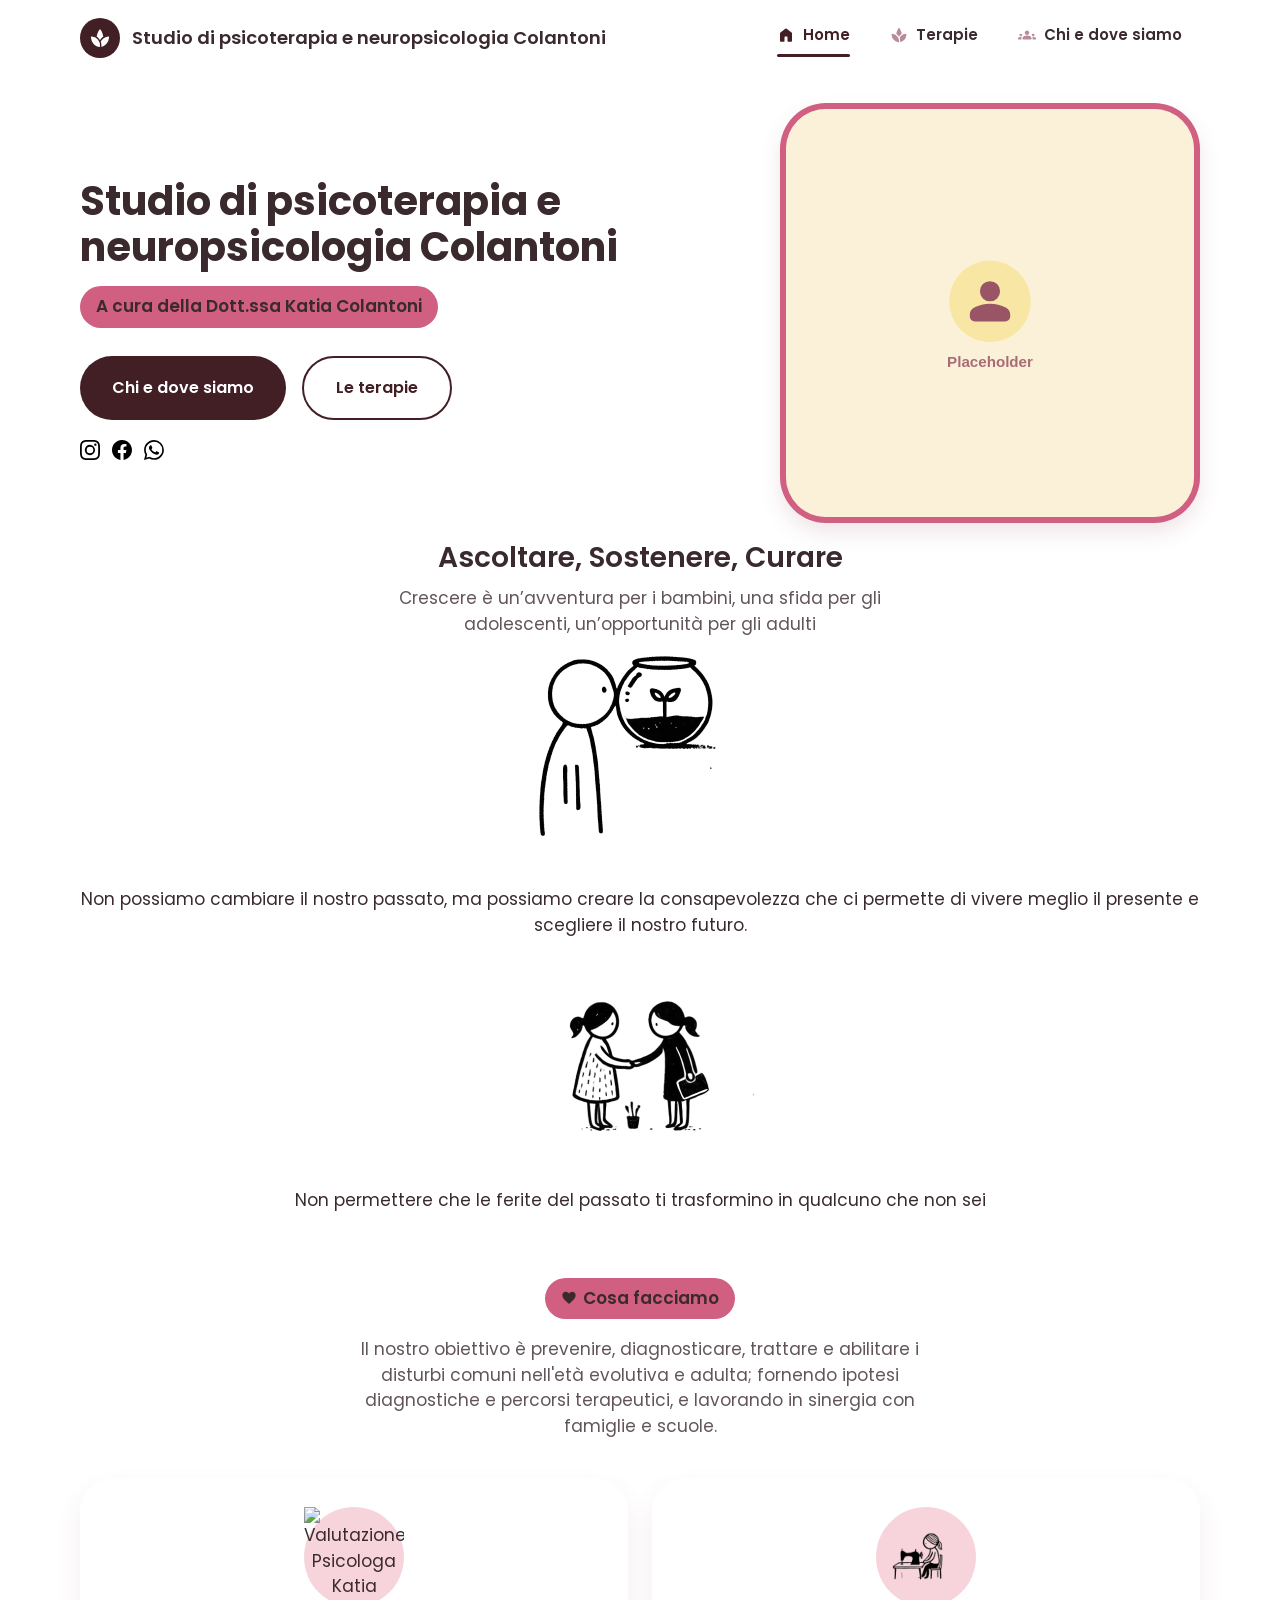
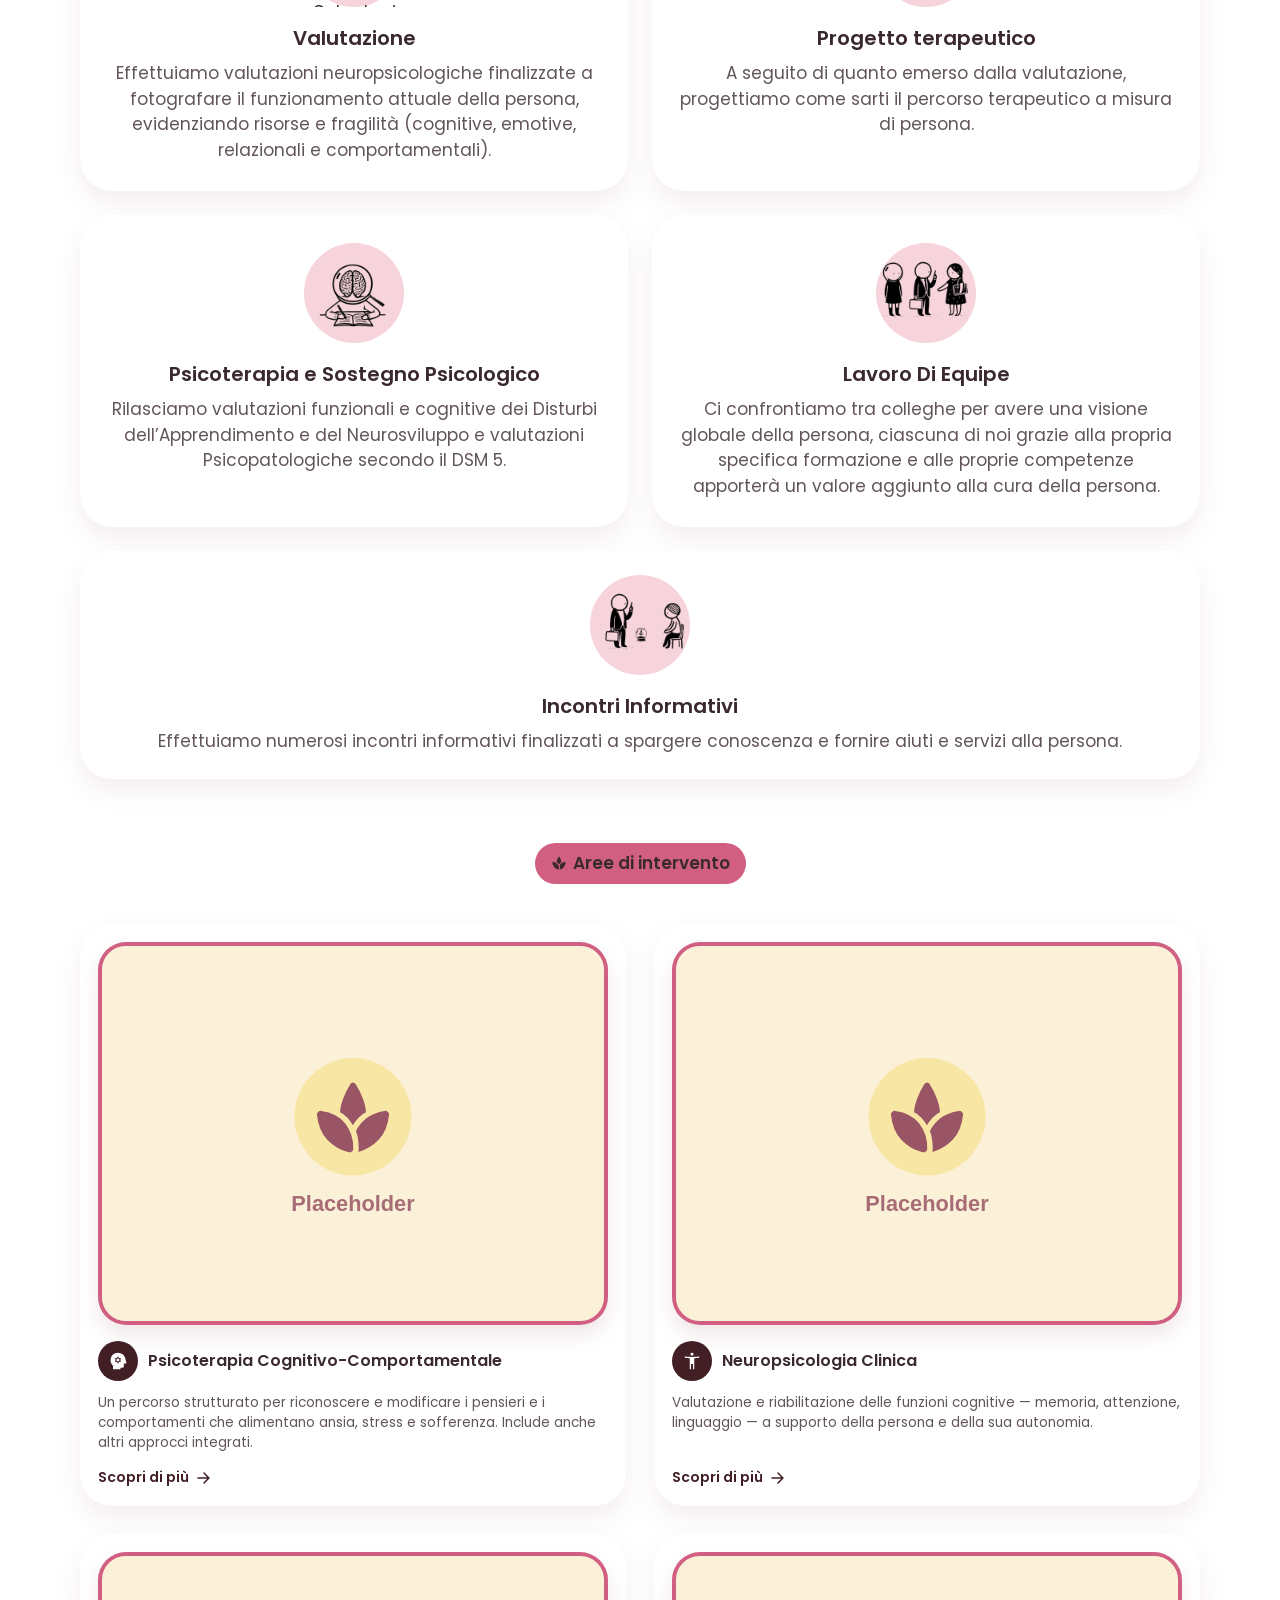
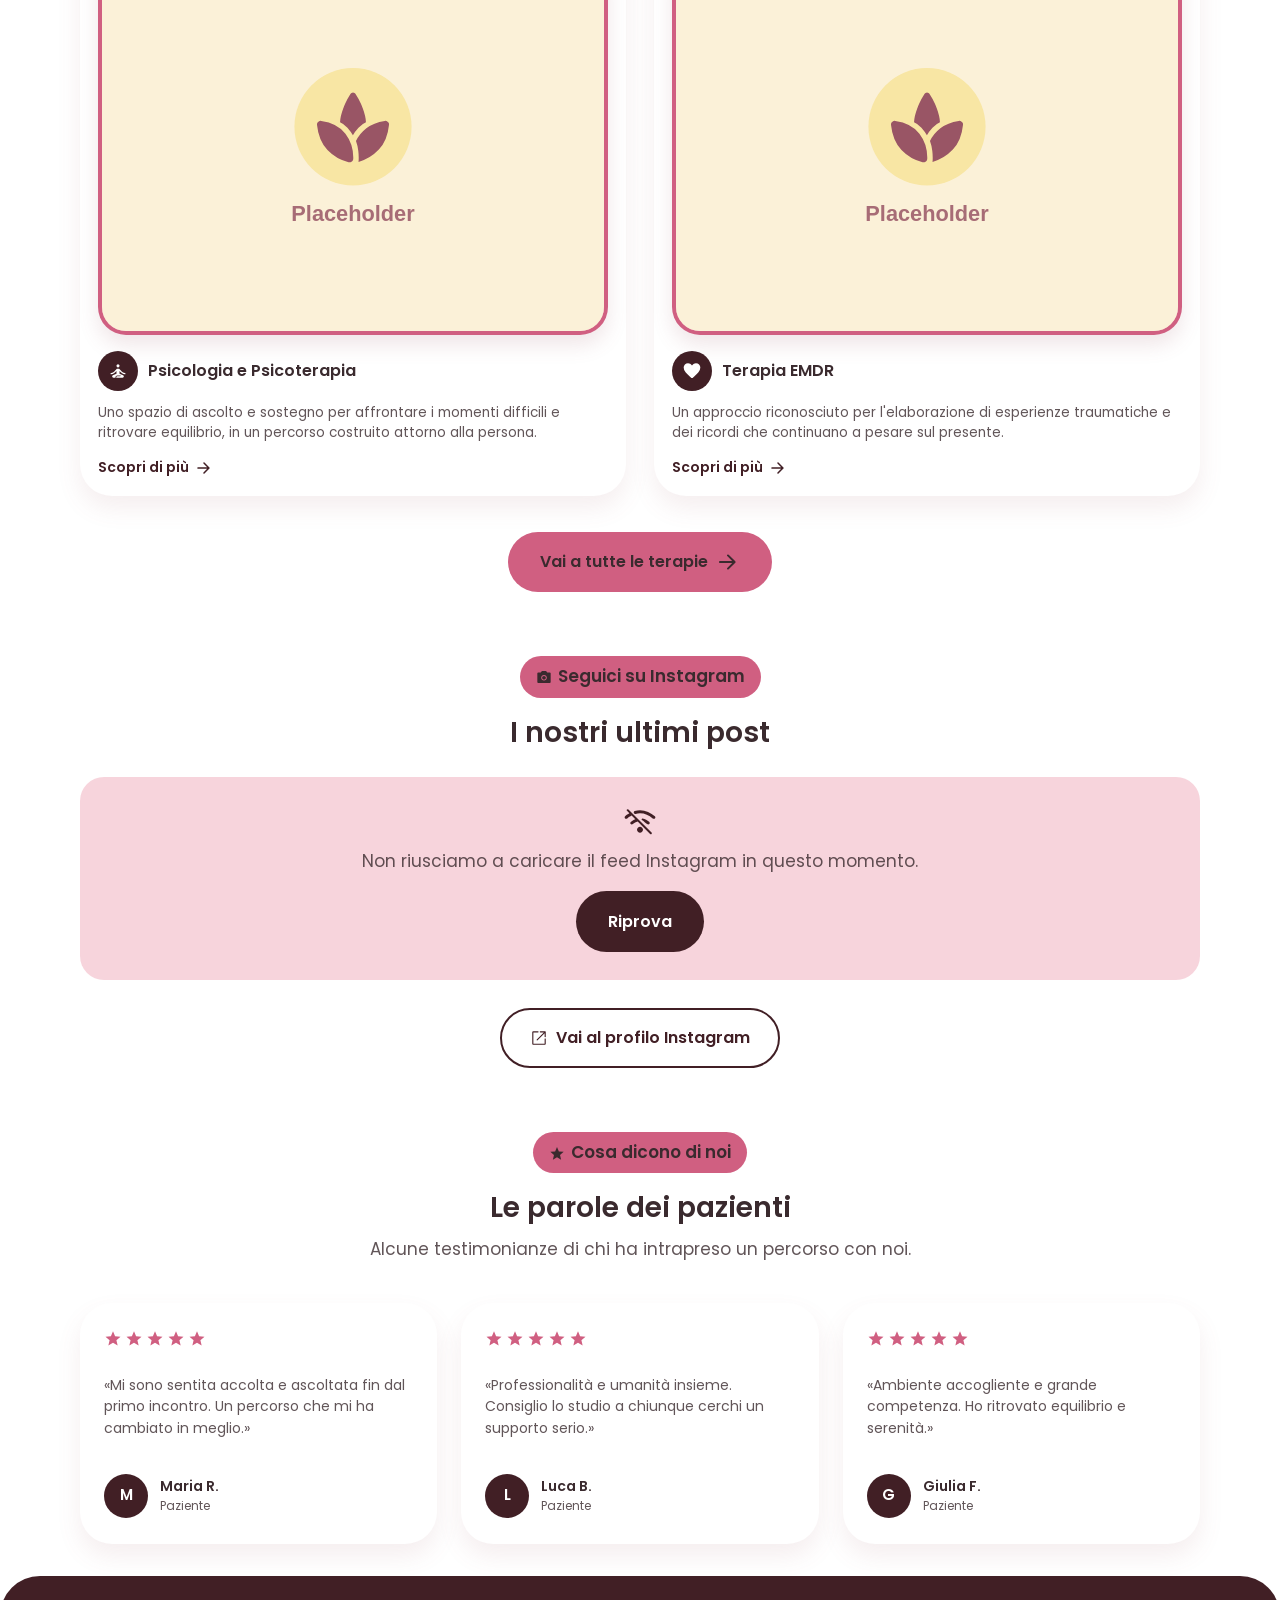
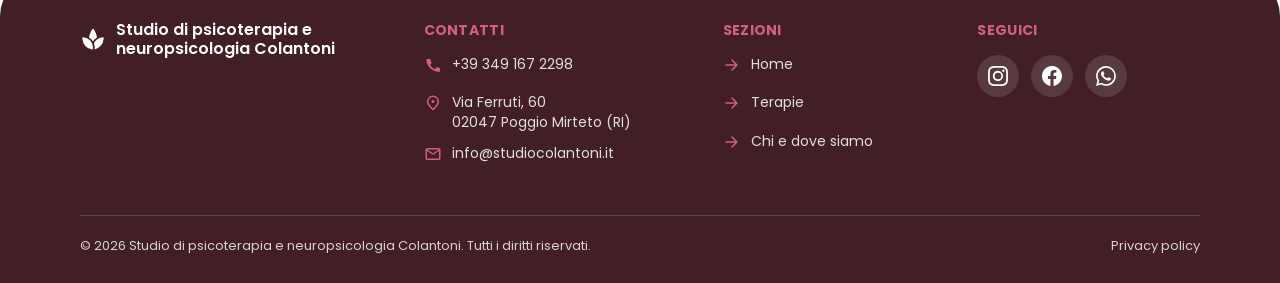
==== commit b2b86a3f: "add image on cosa facciamo" ====
--- a/index.html
+++ b/index.html
@@ -276,39 +276,39 @@
 
             <p class="body-md section-head__lead">
               Crescere è un’avventura per i bambini, una sfida per gli adolescenti, un’opportunità per gli adulti
-              <div class="image-centered">
-                <picture>
-                  <source
-                    srcset="assets/img/ascoltare-sostenere-curare-singolo-psicologo-poggio-mirteto-katia-colantoni.webp"
-                    type="image/webp">
-
-                  <source
-                    srcset="assets/img/ascoltare-sostenere-curare-singolo-psicologo-poggio-mirteto-katia-colantoni.png"
-                    type="image/png">
-
-                  <img src="assets/img/ascoltare-sostenere-curare-singolo-psicologo-poggio-mirteto-katia-colantoni.png"
-                    alt="Ascoltare, sostenere, curare - Psicologo Katia Colantoni" width="250" height="250">
-                </picture>
-              </div>
-
-              Non possiamo cambiare il nostro passato, ma possiamo creare la consapevolezza che ci permette di vivere
-              meglio il presente e scegliere il nostro futuro.
-              <div class="image-centered">
-
-                <picture>
-                  <source
-                    srcset="assets/img/ascoltare-sostenere-curare-coppia-psicologo-poggio-mirteto-katia-colantoni.webp"
-                    type="image/webp">
-
-                  <source
-                    srcset="assets/img/ascoltare-sostenere-curare-coppia-psicologo-poggio-mirteto-katia-colantoni.png"
-                    type="image/png">
-
-                  <img src="assets/img/ascoltare-sostenere-curare-coppia-psicologo-poggio-mirteto-katia-colantoni.png"
-                    alt="Ascoltare, sostenere, curare - Psicologo Katia Colantoni" width="250" height="250">
-                </picture>
-              </div>
-              Non permettere che le ferite del passato ti trasformino in qualcuno che non sei
+            <div class="image-centered">
+              <picture>
+                <source
+                  srcset="assets/img/ascoltare-sostenere-curare-singolo-psicologo-poggio-mirteto-katia-colantoni.webp"
+                  type="image/webp">
+
+                <source
+                  srcset="assets/img/ascoltare-sostenere-curare-singolo-psicologo-poggio-mirteto-katia-colantoni.png"
+                  type="image/png">
+
+                <img src="assets/img/ascoltare-sostenere-curare-singolo-psicologo-poggio-mirteto-katia-colantoni.png"
+                  alt="Ascoltare, sostenere, curare - Psicologo Katia Colantoni" width="250" height="250">
+              </picture>
+            </div>
+
+            Non possiamo cambiare il nostro passato, ma possiamo creare la consapevolezza che ci permette di vivere
+            meglio il presente e scegliere il nostro futuro.
+            <div class="image-centered">
+
+              <picture>
+                <source
+                  srcset="assets/img/ascoltare-sostenere-curare-coppia-psicologo-poggio-mirteto-katia-colantoni.webp"
+                  type="image/webp">
+
+                <source
+                  srcset="assets/img/ascoltare-sostenere-curare-coppia-psicologo-poggio-mirteto-katia-colantoni.png"
+                  type="image/png">
+
+                <img src="assets/img/ascoltare-sostenere-curare-coppia-psicologo-poggio-mirteto-katia-colantoni.png"
+                  alt="Ascoltare, sostenere, curare - Psicologo Katia Colantoni" width="250" height="250">
+              </picture>
+            </div>
+            Non permettere che le ferite del passato ti trasformino in qualcuno che non sei
             </p>
           </span>
         </div>
@@ -322,48 +322,81 @@
             </svg>Cosa facciamo</span>
           <h2 class="headline-md section-head__title"></h2>
           <p class="body-md section-head__lead">
-            Il nostro obiettivo è prevenire, diagnosticare, trattare e abilitare i disturbi comuni nell'età evolutiva e adulta; fornendo ipotesi diagnostiche e percorsi terapeutici, e lavorando in sinergia con famiglie e scuole.
+            Il nostro obiettivo è prevenire, diagnosticare, trattare e abilitare i disturbi comuni nell'età evolutiva e
+            adulta; fornendo ipotesi diagnostiche e percorsi terapeutici, e lavorando in sinergia con famiglie e scuole.
           </p>
         </div>
         <div class="features">
           <article class="card feature">
-            <div class="feature__icon"><svg class="icon" aria-hidden="true">
-                <use href="#i-psychology"></use>
-              </svg></div>
+            <div class="feature__icon">
+              <picture>
+                <source srcset="assets/img/Valutazione.webp" type="image/webp">
+
+                <source srcset="assets/img/Valutazione.png" type="image/png">
+
+                <img src="assets/img/Valutazione.png" alt="Valutazione Psicologa Katia Colantoni" width="100"
+                  height="100">
+              </picture>
+            </div>
             <h3 class="title-lg feature__title">Valutazione</h3>
             <p class="body-md">Effettuiamo valutazioni neuropsicologiche finalizzate a fotografare il funzionamento
               attuale della persona, evidenziando risorse e fragilità (cognitive, emotive, relazionali e
               comportamentali).</p>
           </article>
           <article class="card feature">
-            <div class="feature__icon"><svg class="icon" aria-hidden="true">
-                <use href="#i-self_improvement"></use>
-              </svg></div>
+            <div class="feature__icon">
+              <picture>
+                <source srcset="assets/img/progetto_terapeutico.webp" type="image/webp">
+
+                <source srcset="assets/img/progetto_terapeutico.png" type="image/png">
+
+                <img src="assets/img/progetto_terapeutico.png" alt="progetto terapeutico Psicologa Katia Colantoni"
+                  width="100" height="100">
+              </picture>
+            </div>
             <h3 class="title-lg feature__title">Progetto terapeutico</h3>
             <p class="body-md">A seguito di quanto emerso dalla valutazione, progettiamo come sarti il percorso
               terapeutico a misura di persona.</p>
           </article>
           <article class="card feature">
-            <div class="feature__icon"><svg class="icon" aria-hidden="true">
-                <use href="#i-verified"></use>
-              </svg></div>
+            <div class="feature__icon">            
+              <picture>
+                <source srcset="assets/img/psicologia_e_sostegno_psicologico.webp" type="image/webp">
+
+                <source srcset="assets/img/psicologia_e_sostegno_psicologico.png" type="image/png">
+
+                <img src="assets/img/psicologia_e_sostegno_psicologico.png" alt="Psicoterapia e Sostegno Psicologico Psicologa Katia Colantoni" width="100"
+                  height="100">
+              </picture></div>
             <h3 class="title-lg feature__title">Psicoterapia e Sostegno Psicologico</h3>
             <p class="body-md">Rilasciamo valutazioni funzionali e cognitive dei Disturbi dell’Apprendimento e del
               Neurosviluppo e valutazioni Psicopatologiche secondo il DSM 5.</p>
           </article>
           <article class="card feature">
-            <div class="feature__icon"><svg class="icon" aria-hidden="true">
-                <use href="#i-verified"></use>
-              </svg></div>
+            <div class="feature__icon">
+              <picture>
+                <source srcset="assets/img/lavoro_in_equipe.webp" type="image/webp">
+
+                <source srcset="assets/img/lavoro_in_equipe.png" type="image/png">
+
+                <img src="assets/img/lavoro_in_equipe.png" alt="Lavoro Di Equipe Psicologa Katia Colantoni" width="100"
+                  height="100">
+              </picture></div>
             <h3 class="title-lg feature__title">Lavoro Di Equipe</h3>
             <p class="body-md">Ci confrontiamo tra colleghe per avere una visione globale della persona, ciascuna di noi
               grazie alla propria specifica formazione e alle proprie competenze apporterà un valore aggiunto alla cura
               della persona.</p>
           </article>
           <article class="card feature, full-width-item">
-            <div class="feature__icon"><svg class="icon" aria-hidden="true">
-                <use href="#i-verified"></use>
-              </svg></div>
+            <div class="feature__icon">
+              <picture>
+                <source srcset="assets/img/incontri_formativi.webp" type="image/webp">
+
+                <source srcset="assets/img/incontri_formativi.png" type="image/png">
+
+                <img src="assets/img/incontri_formativi.png" alt="Incontri Informativi Psicologa Katia Colantoni" width="100"
+                  height="100">
+              </picture></div>
             <h3 class="title-lg feature__title">Incontri Informativi</h3>
             <p class="body-md">Effettuiamo numerosi incontri informativi finalizzati a spargere conoscenza e fornire
               aiuti e servizi alla persona.</p>
@@ -378,11 +411,11 @@
           <span class="pill"><svg class="icon" aria-hidden="true">
               <use href="#i-spa"></use>
             </svg>Aree di intervento</span>
-          <h2 class="headline-md section-head__title">Da dove possiamo partire</h2>
+          <!-- <h2 class="headline-md section-head__title">Da dove possiamo partire</h2>
           <p class="body-md section-head__lead">
             Quattro ambiti principali di lavoro. Ognuno ha una pagina dedicata con
             gli approfondimenti; qui trovi una panoramica.
-          </p>
+          </p> -->
         </div>
         <div class="grid">
           <a class="card area-card" href="terapia-cognitivo-comportamentale.html">
--- a/assets/css/style.css
+++ b/assets/css/style.css
@@ -46,9 +46,9 @@
   --primary: #411f25;          
   --secondary: #d05f81;  
   --tertiary: #f7cad5;     
-  --primary-dark: #7a4350;
+  --primary-dark: rgb(65, 31, 37, 0.4);
   --primary-light: #b98a97;
-  --secondary-soft: #fbf1d8;
+  --secondary-soft: rgb(245, 202, 212, 0.8);
   --text-dark: #3a2a2e;
   --text-body: rgba(58, 42, 46, 0.8);   /* textDark.withOpacity(0.8) */
 
@@ -71,7 +71,7 @@
 
   /* ---------- Layout (pageHorizontalPadding / gridColumns) ---------- */
   --hpad: 80px;
-  --grid-cols: 4;
+  --grid-cols: 2;
   --team-ratio: 0.72;      /* cardAspectRatio(4, single: 1.05) */
   --therapy-ratio: 0.59;   /* cardAspectRatio(4, single: 0.92) */
   --display-size: 40px;
@@ -80,7 +80,7 @@
 /* Breakpoints.desktop = 1280 */
 @media (max-width: 1279.98px) {
   :root {
-    --grid-cols: 3;
+    --grid-cols: 2;
     --team-ratio: 0.77;
     --therapy-ratio: 0.64;
   }
@@ -834,6 +834,13 @@
   margin-top: 40px;
 }
 
+.grid-aree-intervento {
+  display: grid;
+  grid-template-columns: repeat(var(--grid-cols), 1fr);
+  gap: 28px;
+  margin-top: 40px;
+}
+
 /* ---------- Card team (_TeamCard) ---------- */
 .team-card {
   aspect-ratio: var(--team-ratio);
@@ -1239,13 +1246,14 @@
 }
 
 .feature__icon {
-  width: 60px;
-  height: 60px;
+  width: 100px;
+  height: 100px;
   margin: 0 auto 16px;
   border-radius: 999px;
   background: var(--secondary-soft);
   display: grid;
   place-items: center;
+  align-items: center;
 }
 
 .feature__icon .icon {
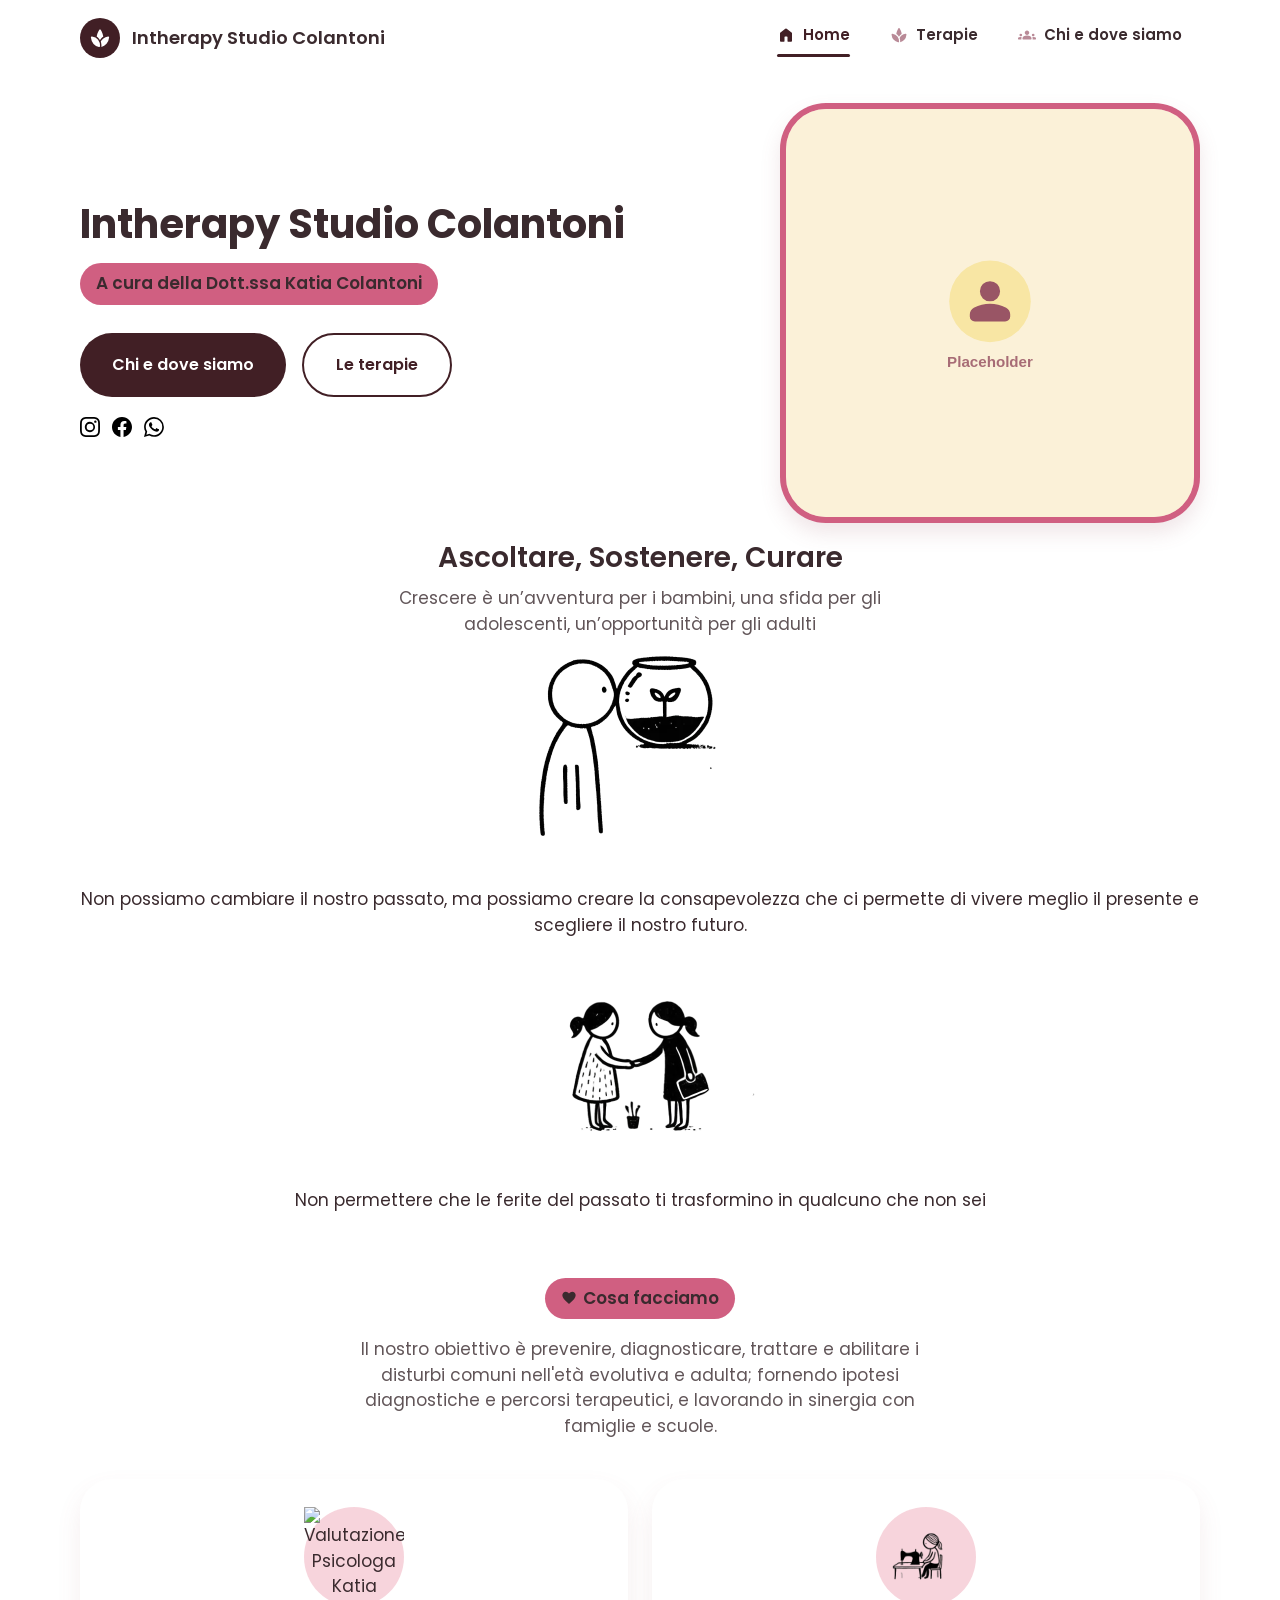
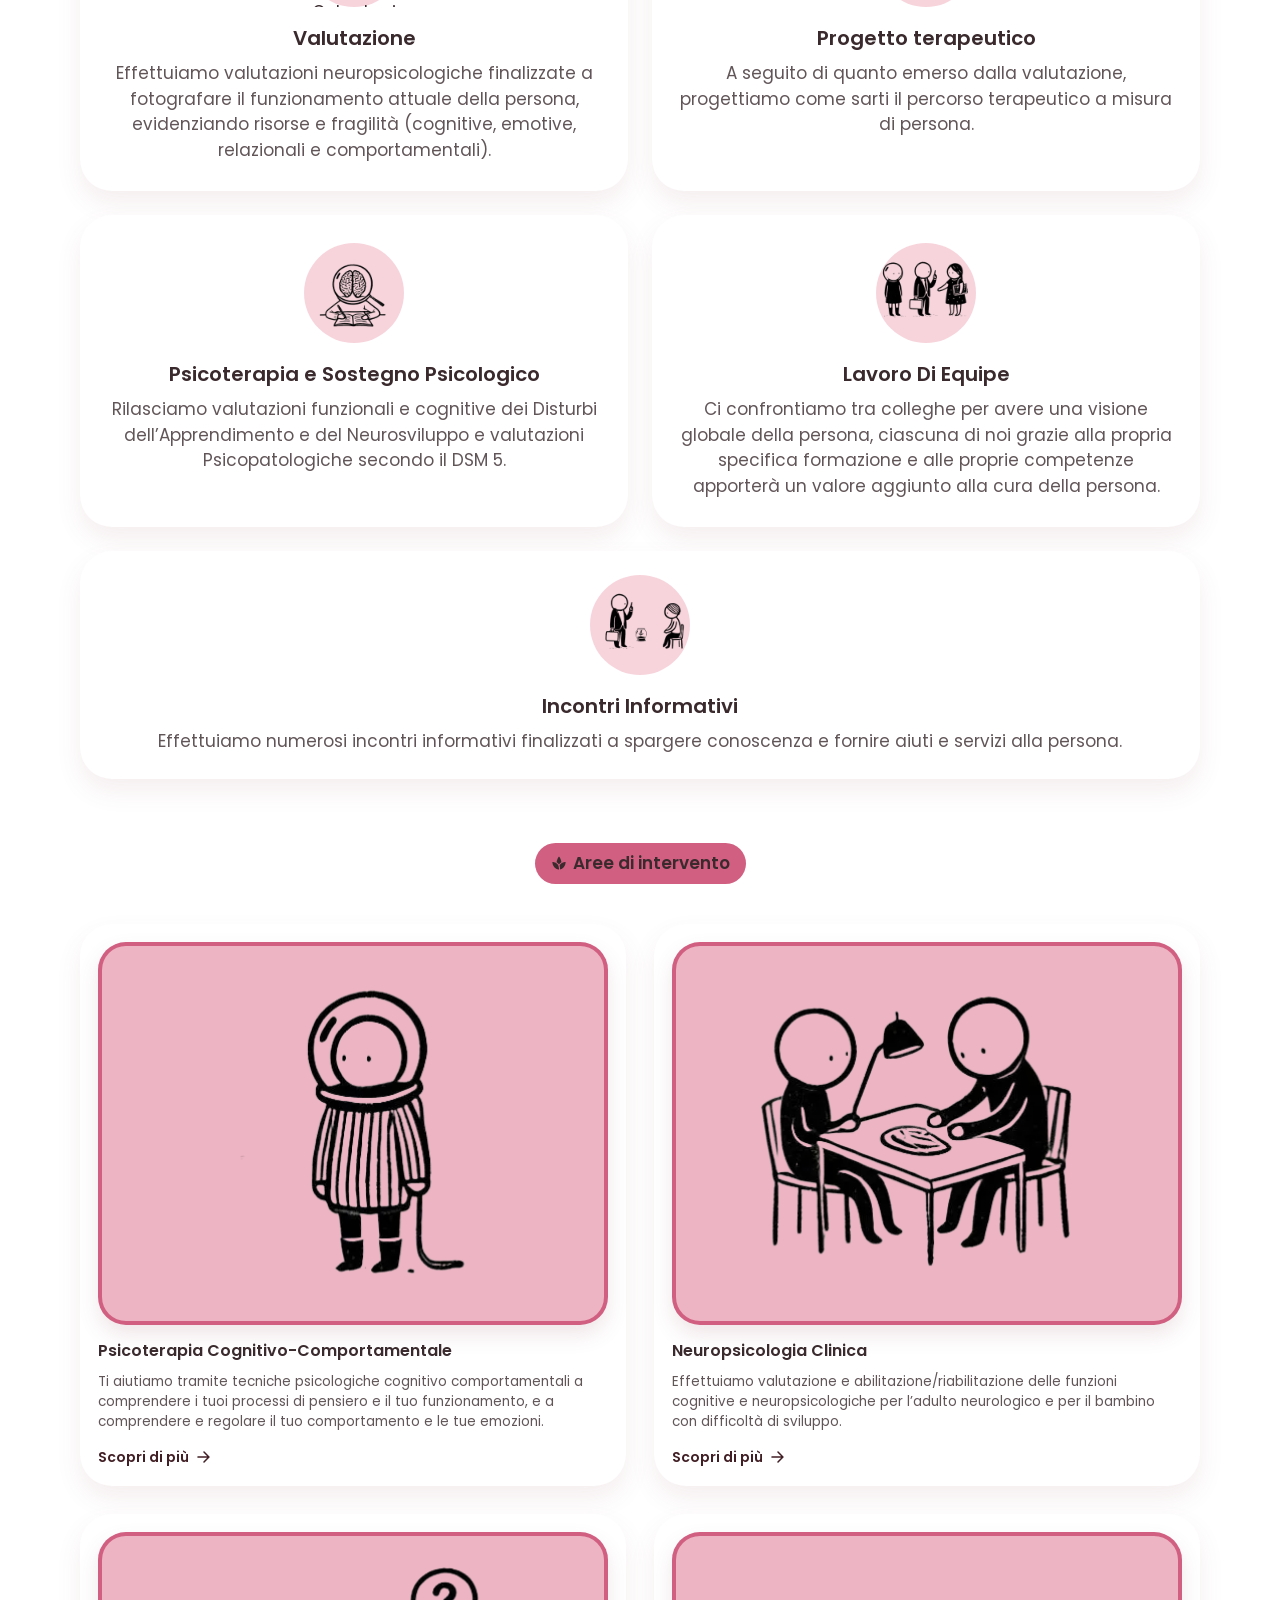
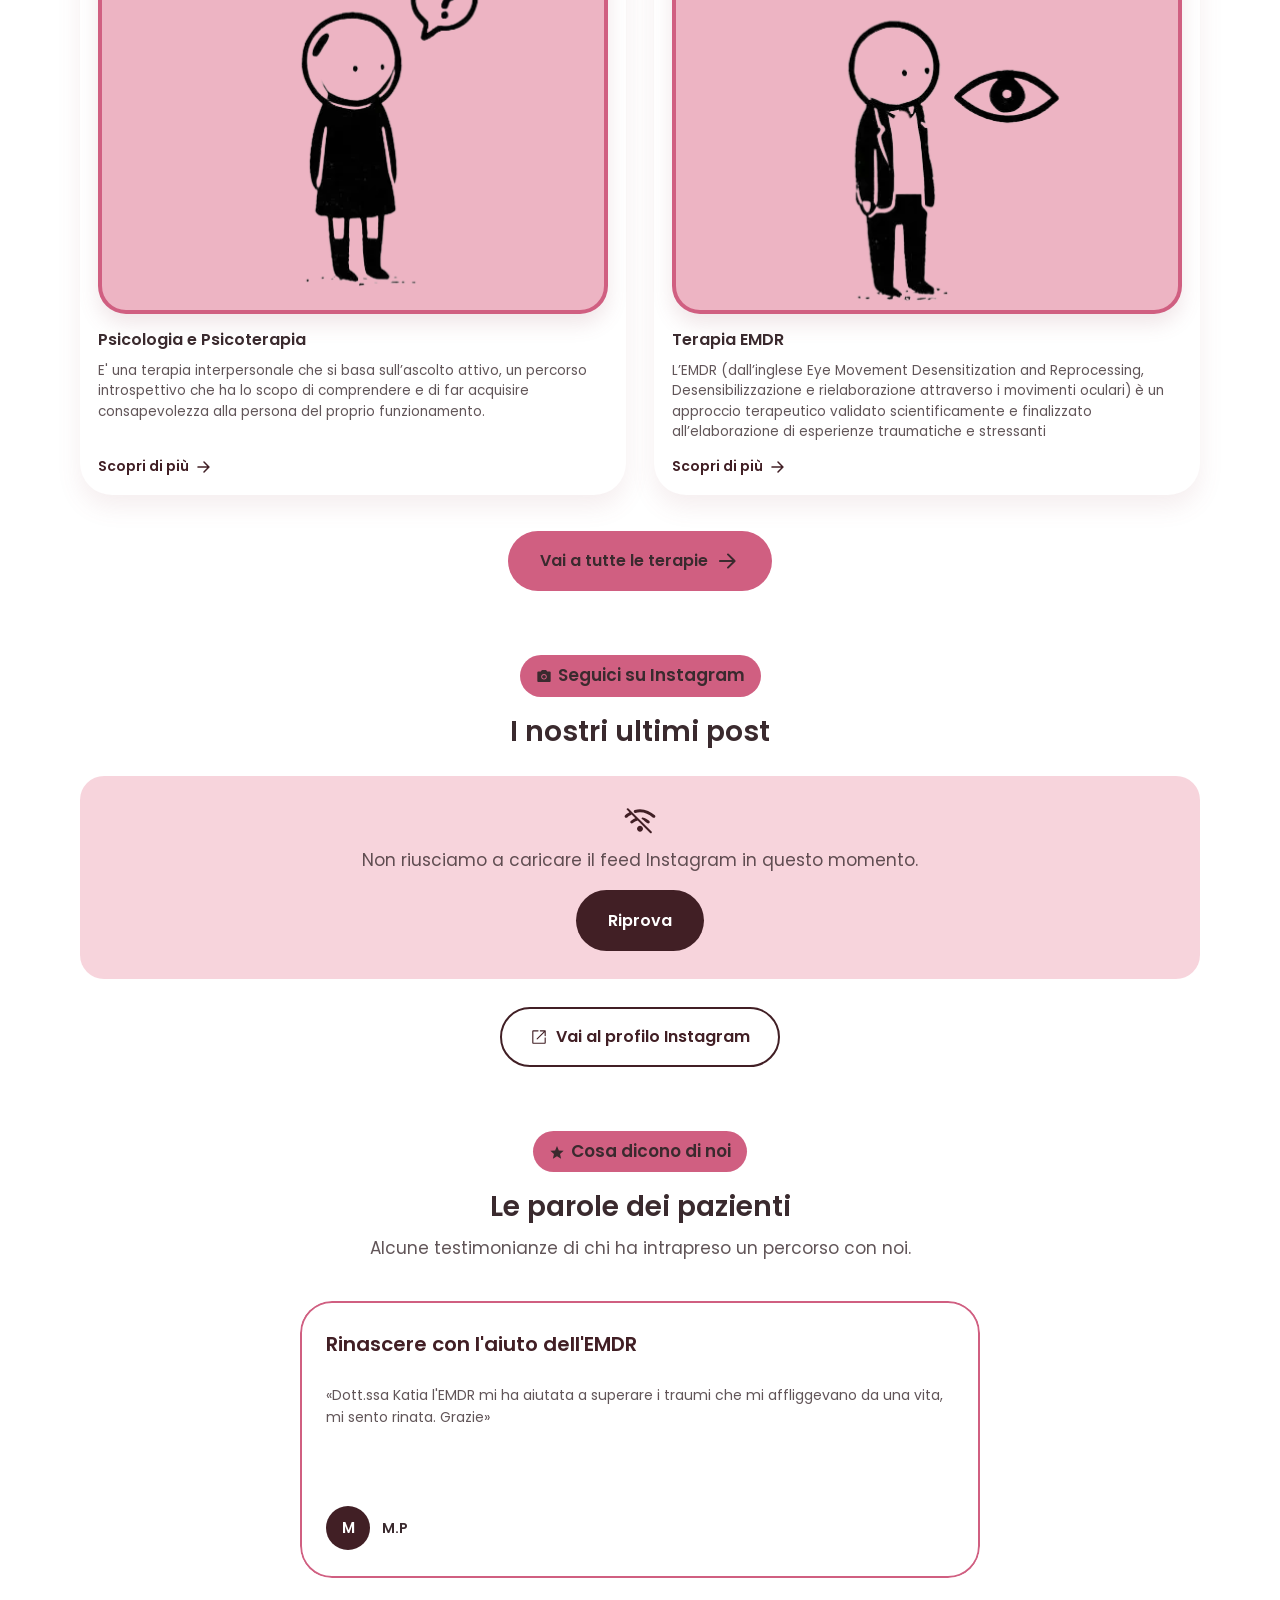
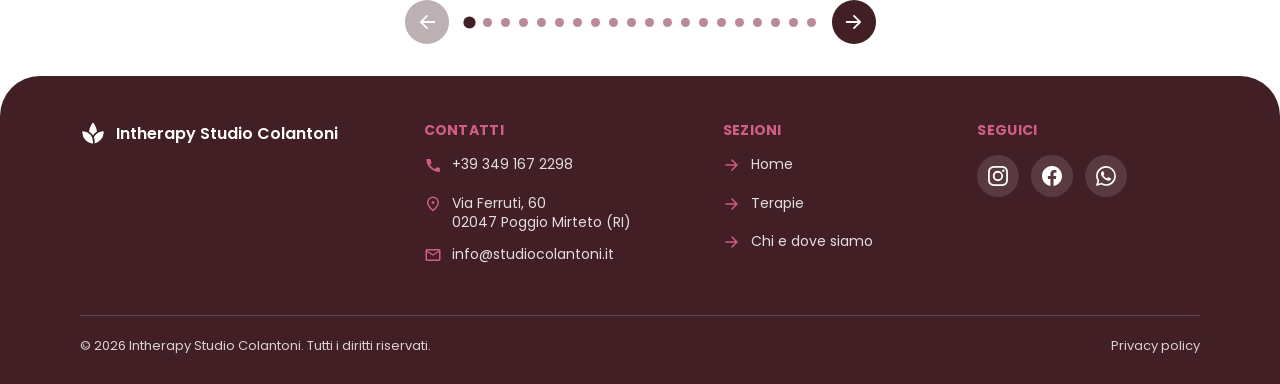
==== commit 12143c95: "update code for index" ====
--- a/index.html
+++ b/index.html
@@ -22,6 +22,7 @@
       }
     });
   </script>
+  <script src="assets/js/reviews.js" defer></script>
 
   <title>Psicoterapia e Neuropsicologia a Poggio Mirteto | Studio Colantoni</title>
   <meta name="description"
@@ -30,7 +31,7 @@
 
   <meta property="og:type" content="website">
   <meta property="og:locale" content="it_IT">
-  <meta property="og:site_name" content="Studio di psicoterapia e neuropsicologia Colantoni">
+  <meta property="og:site_name" content="Intherapy Studio Colantoni">
   <meta property="og:title" content="Psicoterapia e Neuropsicologia a Poggio Mirteto | Studio Colantoni">
   <meta property="og:description"
     content="Studio di psicoterapia e neuropsicologia della Dott.ssa Katia Colantoni a Poggio Mirteto: terapia cognitivo-comportamentale, EMDR e neuropsicologia clinica.">
@@ -49,7 +50,7 @@
   {
     "@context": "https://schema.org",
     "@type": ["MedicalBusiness", "ProfessionalService"],
-    "name": "Studio di psicoterapia e neuropsicologia Colantoni",
+    "name": "Intherapy Studio Colantoni",
     "url": "https://IL-TUO-DOMINIO.it/",
     "description": "Studio di psicoterapia e neuropsicologia a Poggio Mirteto: terapia cognitivo-comportamentale, EMDR e neuropsicologia clinica.",
     "telephone": "+39 349 167 2298",
@@ -174,7 +175,7 @@
         <span class="brand__mark"><svg class="icon" aria-hidden="true">
             <use href="#i-spa"></use>
           </svg></span>
-        <span class="brand__name">Studio di psicoterapia e neuropsicologia Colantoni</span>
+        <span class="brand__name">Intherapy Studio Colantoni</span>
       </a>
 
       <nav class="nav" aria-label="Navigazione principale">
@@ -203,7 +204,7 @@
         <span class="brand__mark"><svg class="icon" aria-hidden="true">
             <use href="#i-spa"></use>
           </svg></span>
-        <span class="brand__name">Studio di psicoterapia e neuropsicologia Colantoni</span>
+        <span class="brand__name">Intherapy Studio Colantoni</span>
       </a>
       <ul class="drawer__list">
         <li><a class="drawer__item" href="index.html" aria-current="page"><svg class="icon" aria-hidden="true">
@@ -224,7 +225,7 @@
            Foto + testo + pulsante verso "Chi e dove siamo", come da linee guida. -->
       <section class="hero">
         <div class="hero__text">
-          <h1 class="display-sm hero__title">Studio di psicoterapia e neuropsicologia Colantoni</h1>
+          <h1 class="display-sm hero__title">Intherapy Studio Colantoni</h1>
           <span class="pill">A cura della Dott.ssa Katia Colantoni</span>
           <!-- <p class="body-md hero__lead" style="margin-top:16px">
             Uno studio di psicoterapia e neuropsicologia a Poggio Mirteto: uno spazio
@@ -420,67 +421,85 @@
         <div class="grid">
           <a class="card area-card" href="terapia-cognitivo-comportamentale.html">
             <div class="photo photo--md">
-              <img src="assets/img/area-1.svg" alt="Placeholder — Psicoterapia Cognitivo-Comportamentale" width="600"
-                height="450" loading="lazy">
+              <picture>
+                <source srcset="assets/img/psicoterapia_cognitivo_comportamentale.webp" type="image/webp">
+
+                <source srcset="assets/img/psicoterapia_cognitivo_comportamentale.png" type="image/png">
+
+                <img src="assets/img/psicoterapia_cognitivo_comportamentale.png" alt=" Psicoterapia Cognitivo-Comportamentale" width="600"
+                  height="450">
+              </picture>
             </div>
             <div class="area-card__head">
-              <div class="area-card__badge"><svg class="icon" aria-hidden="true">
-                  <use href="#i-psychology"></use>
-                </svg></div>
               <h3 class="title-lg area-card__title">Psicoterapia Cognitivo-Comportamentale</h3>
             </div>
-            <p class="body-md area-card__desc">Un percorso strutturato per riconoscere e modificare i pensieri e i
-              comportamenti che alimentano ansia, stress e sofferenza. Include anche altri approcci integrati.</p>
+            <p class="body-md area-card__desc">Ti aiutiamo tramite tecniche psicologiche cognitivo 
+              comportamentali a comprendere i tuoi processi di pensiero e il tuo funzionamento, e 
+              a comprendere e regolare il tuo comportamento e le tue emozioni.</p>
             <span class="area-card__more">Scopri di più <svg class="icon" aria-hidden="true">
                 <use href="#i-arrow_forward"></use>
               </svg></span>
           </a>
           <a class="card area-card" href="neuropsicologia-clinica.html">
             <div class="photo photo--md">
-              <img src="assets/img/area-2.svg" alt="Placeholder — Neuropsicologia Clinica" width="600" height="450"
-                loading="lazy">
+              <picture>
+                <source srcset="assets/img/neuropsicologia_clinica.webp" type="image/webp">
+
+                <source srcset="assets/img/neuropsicologia_clinica.png" type="image/png">
+
+                <img src="assets/img/neuropsicologia_clinica.png" alt="neuropsicologia clinica" width="600"
+                  height="450">
+              </picture>
             </div>
             <div class="area-card__head">
-              <div class="area-card__badge"><svg class="icon" aria-hidden="true">
-                  <use href="#i-accessibility_new"></use>
-                </svg></div>
               <h3 class="title-lg area-card__title">Neuropsicologia Clinica</h3>
             </div>
-            <p class="body-md area-card__desc">Valutazione e riabilitazione delle funzioni cognitive — memoria,
-              attenzione, linguaggio — a supporto della persona e della sua autonomia.</p>
+            <p class="body-md area-card__desc">Effettuiamo valutazione e abilitazione/riabilitazione delle
+               funzioni cognitive e neuropsicologiche per l’adulto neurologico e per il bambino con 
+               difficoltà di sviluppo.</p>
             <span class="area-card__more">Scopri di più <svg class="icon" aria-hidden="true">
                 <use href="#i-arrow_forward"></use>
               </svg></span>
           </a>
           <a class="card area-card" href="psicologia-e-psicoterapia.html">
-            <div class="photo photo--md">
-              <img src="assets/img/area-3.svg" alt="Placeholder — Psicologia e Psicoterapia" width="600" height="450"
-                loading="lazy">
+            <div class="photo photo--md">              
+              <picture>
+                <source srcset="assets/img/psicologia_psicoterapia.webp" type="image/webp">
+
+                <source srcset="assets/img/psicologia_psicoterapia.png" type="image/png">
+
+                <img src="assets/img/psicologia_psicoterapia.png" alt="psicologia e psicoterapia" width="600"
+                  height="450">
+              </picture>
             </div>
             <div class="area-card__head">
-              <div class="area-card__badge"><svg class="icon" aria-hidden="true">
-                  <use href="#i-self_improvement"></use>
-                </svg></div>
+            
               <h3 class="title-lg area-card__title">Psicologia e Psicoterapia</h3>
             </div>
-            <p class="body-md area-card__desc">Uno spazio di ascolto e sostegno per affrontare i momenti difficili e
-              ritrovare equilibrio, in un percorso costruito attorno alla persona.</p>
+            <p class="body-md area-card__desc">E' una terapia interpersonale che si basa sull’ascolto 
+              attivo, un percorso introspettivo che ha lo scopo di comprendere e di far acquisire 
+              consapevolezza alla persona del proprio funzionamento.</p>
             <span class="area-card__more">Scopri di più <svg class="icon" aria-hidden="true">
                 <use href="#i-arrow_forward"></use>
               </svg></span>
           </a>
           <a class="card area-card" href="terapia-emdr.html">
             <div class="photo photo--md">
-              <img src="assets/img/area-4.svg" alt="Placeholder — Terapia EMDR" width="600" height="450" loading="lazy">
+              <picture>
+                <source srcset="assets/img/Terapia_EMDR.webp" type="image/webp">
+
+                <source srcset="assets/img/Terapia_EMDR.png" type="image/png">
+
+                <img src="assets/img/Terapia_EMDR.png" alt="Terapia EMDR" width="600"
+                  height="450">
+              </picture>
             </div>
             <div class="area-card__head">
-              <div class="area-card__badge"><svg class="icon" aria-hidden="true">
-                  <use href="#i-favorite"></use>
-                </svg></div>
               <h3 class="title-lg area-card__title">Terapia EMDR</h3>
             </div>
-            <p class="body-md area-card__desc">Un approccio riconosciuto per l'elaborazione di esperienze traumatiche e
-              dei ricordi che continuano a pesare sul presente.</p>
+            <p class="body-md area-card__desc">L’EMDR (dall’inglese Eye Movement Desensitization and Reprocessing, 
+              Desensibilizzazione e rielaborazione attraverso i movimenti oculari) è un approccio terapeutico 
+              validato scientificamente e finalizzato all’elaborazione di esperienze traumatiche e stressanti</p>
             <span class="area-card__more">Scopri di più <svg class="icon" aria-hidden="true">
                 <use href="#i-arrow_forward"></use>
               </svg></span>
@@ -513,84 +532,242 @@
       <!-- ▓ 5. "Cosa dicono di noi" (recensioni) ▓ -->
       <section class="section">
         <div class="section-head">
-          <span class="pill"><svg class="icon" aria-hidden="true">
-              <use href="#i-star"></use>
-            </svg>Cosa dicono di noi</span>
+          <span class="pill"><svg class="icon" aria-hidden="true"><use href="#i-star"></use></svg>Cosa dicono di noi</span>
           <h2 class="headline-md section-head__title">Le parole dei pazienti</h2>
           <p class="body-md section-head__lead">
             Alcune testimonianze di chi ha intrapreso un percorso con noi.
-            <!-- PLACEHOLDER: inserire recensioni reali (con consenso). -->
           </p>
         </div>
-        <div class="reviews">
-          <article class="card review">
-            <div class="review__stars"><svg class="icon" aria-hidden="true">
-                <use href="#i-star"></use>
-              </svg><svg class="icon" aria-hidden="true">
-                <use href="#i-star"></use>
-              </svg><svg class="icon" aria-hidden="true">
-                <use href="#i-star"></use>
-              </svg><svg class="icon" aria-hidden="true">
-                <use href="#i-star"></use>
-              </svg><svg class="icon" aria-hidden="true">
-                <use href="#i-star"></use>
-              </svg></div>
-            <p class="review__text">«Mi sono sentita accolta e ascoltata fin dal primo incontro. Un percorso che mi ha
-              cambiato in meglio.»</p>
-            <div class="review__author">
-              <div class="review__avatar">M</div>
-              <div>
-                <div class="review__name">Maria R.</div>
-                <div class="review__meta">Paziente</div>
-              </div>
-            </div>
-          </article>
-          <article class="card review">
-            <div class="review__stars"><svg class="icon" aria-hidden="true">
-                <use href="#i-star"></use>
-              </svg><svg class="icon" aria-hidden="true">
-                <use href="#i-star"></use>
-              </svg><svg class="icon" aria-hidden="true">
-                <use href="#i-star"></use>
-              </svg><svg class="icon" aria-hidden="true">
-                <use href="#i-star"></use>
-              </svg><svg class="icon" aria-hidden="true">
-                <use href="#i-star"></use>
-              </svg></div>
-            <p class="review__text">«Professionalità e umanità insieme. Consiglio lo studio a chiunque cerchi un
-              supporto serio.»</p>
-            <div class="review__author">
-              <div class="review__avatar">L</div>
-              <div>
-                <div class="review__name">Luca B.</div>
-                <div class="review__meta">Paziente</div>
-              </div>
-            </div>
-          </article>
-          <article class="card review">
-            <div class="review__stars"><svg class="icon" aria-hidden="true">
-                <use href="#i-star"></use>
-              </svg><svg class="icon" aria-hidden="true">
-                <use href="#i-star"></use>
-              </svg><svg class="icon" aria-hidden="true">
-                <use href="#i-star"></use>
-              </svg><svg class="icon" aria-hidden="true">
-                <use href="#i-star"></use>
-              </svg><svg class="icon" aria-hidden="true">
-                <use href="#i-star"></use>
-              </svg></div>
-            <p class="review__text">«Ambiente accogliente e grande competenza. Ho ritrovato equilibrio e serenità.»</p>
-            <div class="review__author">
-              <div class="review__avatar">G</div>
-              <div>
-                <div class="review__name">Giulia F.</div>
-                <div class="review__meta">Paziente</div>
-              </div>
-            </div>
-          </article>
+
+        <!-- Carosello recensioni -->
+        <div class="reviews-carousel" aria-roledescription="carosello" aria-label="Recensioni dei pazienti">
+          <div class="reviews-track" id="reviews-track" tabindex="0">
+
+            <article class="card review" role="group" aria-roledescription="recensione" aria-label="4 di 4">
+              <h3 class="title-lg review__title">Rinascere con l'aiuto dell'EMDR</h3>
+              <p class="review__text">«Dott.ssa Katia l'EMDR mi ha aiutata a superare i traumi che mi affliggevano da una vita, mi sento rinata. Grazie»</p>
+              <div class="review__author">
+                <div class="review__avatar">M</div>
+                <div><div class="review__name">M.P</div></div>
+              </div>
+            </article>
+
+             <article class="card review" role="group" aria-roledescription="recensione" aria-label="Forza ritrovata per un grande cambiamento">
+              <h3 class="title-lg review__title">Forza ritrovata per un grande cambiamento</h3>
+              <p class="review__text">«Dott.ssa Katia grazie per avermi sostenuta in un cambiamento così importante di vita, da sola non avrei avuto le forze.»</p>
+              <div class="review__author">
+                <div class="review__avatar">G</div>
+                <div><div class="review__name">G.L</div></div>
+              </div>
+            </article>
+ 
+            <article class="card review" role="group" aria-roledescription="recensione" aria-label="Liberarsi dalle ferite del passato">
+              <h3 class="title-lg review__title">Liberarsi dalle ferite del passato</h3>
+              <p class="review__text">«Dott.ssa Katia finalmente ho messo a zittire quella voce colpevolizzante che tanto mi disturbava, non immaginavo che curare le ferite del passato mi avrebbe resa libera. Grazie»</p>
+              <div class="review__author">
+                <div class="review__avatar">D</div>
+                <div><div class="review__name">D.F</div></div>
+              </div>
+            </article>
+ 
+            <article class="card review" role="group" aria-roledescription="recensione" aria-label="Accoglienza e supporto costante">
+              <h3 class="title-lg review__title">Accoglienza e supporto costante</h3>
+              <p class="review__text">«mi sono sentita accolta fin da subito, ho avuto modo di conoscere sia la responsabile con la quale ho avuto il primo colloquio che la collega che ha preso in carico mio figlio. C'è stata molta cura nel comprendere il nostro bisogno di famiglia, frequentiamo con regolarità e ci sentiamo sostenuti.»</p>
+              <div class="review__author">
+                <div class="review__avatar">A</div>
+                <div><div class="review__name">Cliente Anonimo</div></div>
+              </div>
+            </article>
+ 
+            <article class="card review" role="group" aria-roledescription="recensione" aria-label="Un percorso su misura per mio figlio">
+              <h3 class="title-lg review__title">Un percorso su misura per mio figlio</h3>
+              <p class="review__text">«un équipe di professioniste competenti hanno costruito il percorso giusto per mio figlio, viene volentieri ed ha imparato a gestire le sue emozioni.»</p>
+              <div class="review__author">
+                <div class="review__avatar">A</div>
+                <div><div class="review__name">Cliente Anonimo</div></div>
+              </div>
+            </article>
+ 
+            <article class="card review" role="group" aria-roledescription="recensione" aria-label="Un posto sicuro">
+              <h3 class="title-lg review__title">Un posto sicuro</h3>
+              <p class="review__text">«è il mio posto sicuro, mi sento compresa, mi sono sentita meglio già dopo pochi mesi.»</p>
+              <div class="review__author">
+                <div class="review__avatar">A</div>
+                <div><div class="review__name">Cliente Anonimo</div></div>
+              </div>
+            </article>
+ 
+            <article class="card review" role="group" aria-roledescription="recensione" aria-label="Stabilità emotiva e ordine mentale">
+              <h3 class="title-lg review__title">Stabilità emotiva e ordine mentale</h3>
+              <p class="review__text">«da quando ho iniziato la psicoterapia sono stata bene nel giro di poco, ora vado una volta al mese, l'ho scelto io perché mi aiuta a rimettere in ordine le idee e a darmi stabilità emotiva.»</p>
+              <div class="review__author">
+                <div class="review__avatar">A</div>
+                <div><div class="review__name">Cliente Anonimo</div></div>
+              </div>
+            </article>
+ 
+            <article class="card review" role="group" aria-roledescription="recensione" aria-label="Gestione dell'ansia e degli attacchi di panico">
+              <h3 class="title-lg review__title">Gestione dell'ansia e degli attacchi di panico</h3>
+              <p class="review__text">«avevo ansia ad alti livelli e attacchi di panico ho compreso le cause e lavorato su di esse e ora riesco a gestire l'ansia. Grazie»</p>
+              <div class="review__author">
+                <div class="review__avatar">A</div>
+                <div><div class="review__name">Cliente Anonimo</div></div>
+              </div>
+            </article>
+ 
+            <article class="card review" role="group" aria-roledescription="recensione" aria-label="Superamento del lutto con l'EMDR">
+              <h3 class="title-lg review__title">Superamento del lutto con l'EMDR</h3>
+              <p class="review__text">«ho subito un lutto e grazie all'EMDR sono riuscita ad elaborarlo, da solo non ce l'avrei mai fatta.»</p>
+              <div class="review__author">
+                <div class="review__avatar">A</div>
+                <div><div class="review__name">Cliente Anonimo</div></div>
+              </div>
+            </article>
+ 
+            <article class="card review" role="group" aria-roledescription="recensione" aria-label="Accoglienza e fiducia dal primo incontro">
+              <h3 class="title-lg review__title">Accoglienza e fiducia dal primo incontro</h3>
+              <p class="review__text">«Dottoressa Katia, la sua autenticità e delicatezza mi hanno fatto sentire accolta, ho sentito subito di potermi fidare di lei.»</p>
+              <div class="review__author">
+                <div class="review__avatar">M</div>
+                <div><div class="review__name">M.A</div></div>
+              </div>
+            </article>
+ 
+            <article class="card review" role="group" aria-roledescription="recensione" aria-label="EMDR efficace con la guida giusta">
+              <h3 class="title-lg review__title">EMDR efficace con la guida giusta</h3>
+              <p class="review__text">«l'EMDR mi ha salvata, ma bisogna saperlo applicare grazie alla dottoressa nonché responsabile.»</p>
+              <div class="review__author">
+                <div class="review__avatar">A</div>
+                <div><div class="review__name">Cliente Anonimo</div></div>
+              </div>
+            </article>
+ 
+            <article class="card review" role="group" aria-roledescription="recensione" aria-label="Una nuova indipendenza e consapevolezza">
+              <h3 class="title-lg review__title">Una nuova indipendenza e consapevolezza</h3>
+              <p class="review__text">«Dott.ssa Katia grazie al nostro percorso ho maturato tante consapevolezze e ho imparato a cavarmela da sola; prendere il treno per una tratta così lunga sarebbe stato impensabile fino a qualche mese fa. Grazie»</p>
+              <div class="review__author">
+                <div class="review__avatar">G</div>
+                <div><div class="review__name">G.G</div></div>
+              </div>
+            </article>
+ 
+            <article class="card review" role="group" aria-roledescription="recensione" aria-label="Ritrovare la serenità sul lavoro">
+              <h3 class="title-lg review__title">Ritrovare la serenità sul lavoro</h3>
+              <p class="review__text">«Buongiorno Dott.ssa Katia volevo ringraziarla perché finalmente sto andando a lavoro serena e tranquilla, mi sento un'altra persona.»</p>
+              <div class="review__author">
+                <div class="review__avatar">L</div>
+                <div><div class="review__name">L.D</div></div>
+              </div>
+            </article>
+ 
+            <article class="card review" role="group" aria-roledescription="recensione" aria-label="Serenità ritrovata grazie alle tue tecniche">
+              <h3 class="title-lg review__title">Serenità ritrovata grazie alle tue tecniche</h3>
+              <p class="review__text">«Dott.ssa Katia niente ansia, niente paura, niente panico e niente mal di pancia, sono stata serena finalmente. Volevo ringraziarti perché senza le tue tecniche, e il tuo aiuto non ce l'avrei mai fatta.»</p>
+              <div class="review__author">
+                <div class="review__avatar">S</div>
+                <div><div class="review__name">S.C</div></div>
+              </div>
+            </article>
+ 
+            <article class="card review" role="group" aria-roledescription="recensione" aria-label="Un punto di riferimento sul territorio">
+              <h3 class="title-lg review__title">Un punto di riferimento sul territorio</h3>
+              <p class="review__text">«un punto di riferimento in Sabina e sul territorio, professioniste competenti, aggiornate sensibili e oneste.»</p>
+              <div class="review__author">
+                <div class="review__avatar">A</div>
+                <div><div class="review__name">Cliente Anonimo</div></div>
+              </div>
+            </article>
+ 
+            <article class="card review" role="group" aria-roledescription="recensione" aria-label="Competenza e sicurezza">
+              <h3 class="title-lg review__title">Competenza e sicurezza</h3>
+              <p class="review__text">«lo studio ha un modo di lavorare che mi fa sentire al sicuro, c'è competenza, comprensione e autenticità»</p>
+              <div class="review__author">
+                <div class="review__avatar">A</div>
+                <div><div class="review__name">Cliente Anonimo</div></div>
+              </div>
+            </article>
+ 
+            <article class="card review" role="group" aria-roledescription="recensione" aria-label="Gratitudine per un incontro fortunato">
+              <h3 class="title-lg review__title">Gratitudine per un incontro fortunato</h3>
+              <p class="review__text">«Dott.ssa Katia volevo ringraziarla, sono stato fortunato a poter incontrare lei durante il mio percorso e saranno fortunate quelle persone che come me avranno la possibilità di lavorare con lei.»</p>
+              <div class="review__author">
+                <div class="review__avatar">S</div>
+                <div><div class="review__name">S.F</div></div>
+              </div>
+            </article>
+ 
+            <article class="card review" role="group" aria-roledescription="recensione" aria-label="Oltre i farmaci, verso una guarigione duratura">
+              <h3 class="title-lg review__title">Oltre i farmaci, verso una guarigione duratura</h3>
+              <p class="review__text">«per anni ho preso solo farmaci, poi grazie al percorso ho lavorato anche sulle cause del mio malessere e ne sono uscita molto più velocemente. Grazie»</p>
+              <div class="review__author">
+                <div class="review__avatar">A</div>
+                <div><div class="review__name">Cliente Anonimo</div></div>
+              </div>
+            </article>
+ 
+            <article class="card review" role="group" aria-roledescription="recensione" aria-label="Superare gli attacchi di panico">
+              <h3 class="title-lg review__title">Superare gli attacchi di panico</h3>
+              <p class="review__text">«Dott.ssa Katia, non avrei mai pensato di riuscire a gestire i miei attacchi di panico che mi ingabbiavano da una vita. Grazie»</p>
+              <div class="review__author">
+                <div class="review__avatar">G</div>
+                <div><div class="review__name">G.P</div></div>
+              </div>
+            </article>
+ 
+            <article class="card review" role="group" aria-roledescription="recensione" aria-label="Passi in avanti verso il benessere">
+              <h3 class="title-lg review__title">Passi in avanti verso il benessere</h3>
+              <p class="review__text">«Dott.ssa Katia, ti volevo ringraziare per tutto il supporto ricevuto, prima di cominciare la terapia non riuscivo neanche a stare in piedi, abbiamo fatto molti passi in avanti.»</p>
+              <div class="review__author">
+                <div class="review__avatar">M</div>
+                <div><div class="review__name">M.L</div></div>
+              </div>
+            </article>
+ 
+            <article class="card review" role="group" aria-roledescription="recensione" aria-label="Apprendimento e gestione delle emozioni">
+              <h3 class="title-lg review__title">Apprendimento e gestione delle emozioni</h3>
+              <p class="review__text">«il mio bambino si trova molto bene, viene volentieri e sta imparando a gestire comportamenti di rabbia; anche noi genitori abbiamo ricevuto strategie funzionali.»</p>
+              <div class="review__author">
+                <div class="review__avatar">A</div>
+                <div><div class="review__name">Cliente Anonimo</div></div>
+              </div>
+            </article>
+ 
+
+          </div>
+
+          <!-- Comandi: freccia indietro · puntini · freccia avanti -->
+          <div class="carousel-controls">
+            <button type="button" class="carousel-btn carousel-btn--prev" data-dir="prev" aria-label="Recensione precedente">
+              <svg class="icon" aria-hidden="true"><use href="#i-arrow_forward"></use></svg>
+            </button>
+            <div class="carousel-dots" role="tablist" aria-label="Seleziona recensione">
+              <button type="button" class="carousel-dot" aria-label="Vai alla recensione 1"></button>
+              <button type="button" class="carousel-dot" aria-label="Vai alla recensione 2"></button>
+              <button type="button" class="carousel-dot" aria-label="Vai alla recensione 3"></button>
+              <button type="button" class="carousel-dot" aria-label="Vai alla recensione 4"></button>
+              <button type="button" class="carousel-dot" aria-label="Vai alla recensione 5"></button>
+              <button type="button" class="carousel-dot" aria-label="Vai alla recensione 6"></button>
+              <button type="button" class="carousel-dot" aria-label="Vai alla recensione 7"></button>
+              <button type="button" class="carousel-dot" aria-label="Vai alla recensione 8"></button>
+              <button type="button" class="carousel-dot" aria-label="Vai alla recensione 9"></button>
+              <button type="button" class="carousel-dot" aria-label="Vai alla recensione 10"></button>
+              <button type="button" class="carousel-dot" aria-label="Vai alla recensione 11"></button>
+              <button type="button" class="carousel-dot" aria-label="Vai alla recensione 12"></button>
+              <button type="button" class="carousel-dot" aria-label="Vai alla recensione 13"></button>
+              <button type="button" class="carousel-dot" aria-label="Vai alla recensione 14"></button>
+              <button type="button" class="carousel-dot" aria-label="Vai alla recensione 15"></button>
+              <button type="button" class="carousel-dot" aria-label="Vai alla recensione 16"></button>
+              <button type="button" class="carousel-dot" aria-label="Vai alla recensione 17"></button>
+              <button type="button" class="carousel-dot" aria-label="Vai alla recensione 18"></button>
+              <button type="button" class="carousel-dot" aria-label="Vai alla recensione 19"></button>
+              <button type="button" class="carousel-dot" aria-label="Vai alla recensione 20"></button>
+            </div>
+            <button type="button" class="carousel-btn carousel-btn--next" data-dir="next" aria-label="Recensione successiva">
+              <svg class="icon" aria-hidden="true"><use href="#i-arrow_forward"></use></svg>
+            </button>
+          </div>
         </div>
       </section>
-
     </main>
 
     <!-- ═══════════ Footer (su tutte le pagine) ═══════════ -->
@@ -602,7 +779,7 @@
           <svg class="icon" aria-hidden="true">
             <use href="#i-spa"></use>
           </svg>
-          <span class="footer__name">Studio di psicoterapia e neuropsicologia Colantoni</span>
+          <span class="footer__name">Intherapy Studio Colantoni</span>
         </div>
 
         <!-- Colonna 2: contatti (telefono, indirizzo, email) -->
@@ -612,9 +789,7 @@
             <li><a class="footer__link" href="tel:+393491672298"><svg class="icon" aria-hidden="true">
                   <use href="#i-call"></use>
                 </svg><span>+39 349 167 2298</span></a></li>
-            <li><span class="footer__link"><svg class="icon" aria-hidden="true">
-                  <use href="#i-place"></use>
-                </svg><span>Via Ferruti, 60<br>02047 Poggio Mirteto (RI)</span></span></li>
+            <li><a class="footer_link" href="https://www.google.com/maps/place/Intherapy+Studio+Colantoni/@42.2591902,12.6850825,699m/data=!3m1!1e3!4m6!3m5!1s0x132f0ee7e6fbb7f1:0x973da9ca197ae74b!8m2!3d42.2592497!4d12.6875785!16s%2Fg%2F11h6nntkn4!5m2!1e2!1e4?authuser=0&entry=ttu&g_ep=EgoyMDI2MDgwNS4xIKXMDSoASAFQAw%3D%3D" target="_blank" rel="noopener noreferrer"><span class="footer__link"><svg class="icon" aria-hidden="true"><use href="#i-place"></use></svg><span>Via Ferruti, 60<br>02047 Poggio Mirteto (RI)</span></span></a></li>
             <li><a class="footer__link" href="mailto:info@studiocolantoni.it"><svg class="icon" aria-hidden="true">
                   <use href="#i-mail"></use>
                 </svg><span>info@studiocolantoni.it</span></a></li>
@@ -665,7 +840,7 @@
       </div>
 
       <div class="footer__bottom">
-        <p class="footer__copy">© 2026 Studio di psicoterapia e neuropsicologia Colantoni. Tutti i diritti riservati.
+        <p class="footer__copy">© 2026 Intherapy Studio Colantoni. Tutti i diritti riservati.
         </p>
         <nav class="footer__legal" aria-label="Note legali">
           <a href="privacy.html">Privacy policy</a>
--- a/assets/css/style.css
+++ b/assets/css/style.css
@@ -944,8 +944,24 @@
 
 .ig-grid {
   display: grid;
-  grid-template-columns: repeat(var(--grid-cols), 1fr);
+  /* Post Instagram — layout auto-adattivo.
+     - ogni tile ha una grandezza MASSIMA di 260px
+     - fino a 4 per riga quando c'è spazio (il max-width limita a 4 colonne)
+     - al restringersi passano da soli a 3, poi 2 (auto-fit)
+     - min(100%, 240px) evita traboccamenti su schermi strettissimi
+     - i tile restano centrati quando l'ultima riga è incompleta */
+  grid-template-columns: repeat(auto-fit, minmax(min(100%, 240px), 260px));
+  justify-content: center;
   gap: 20px;
+  max-width: 1100px;          /* 4×260 + 3×20 → non più di 4 colonne */
+  margin-inline: auto;
+}
+/* Sotto i 600px: una sola colonna a tutta larghezza (il "1" finale),
+   così si evita un singolo tile da 260px centrato con margini larghi. */
+@media (max-width: 599.98px) {
+  .ig-grid {
+    grid-template-columns: 1fr;
+  }
 }
 
 .ig-card {
@@ -1369,6 +1385,9 @@
   display: flex;
   flex-direction: column;
   padding: 26px 24px;
+  /* Card recensione: niente ombra, bordo nel colore secondario. */
+  box-shadow: none;
+  border: 2px solid var(--secondary);
 }
 
 /* Fila di stelline. Le stelle "piene" usano --secondary (giallo),
@@ -1429,6 +1448,104 @@
   }
 }
 
+.reviews-carousel {
+  position: relative;
+  max-width: 680px;
+  margin: 40px auto 0;
+}
+
+.reviews-track {
+  display: flex;
+  overflow-x: auto;
+  scroll-snap-type: x mandatory;
+  scroll-behavior: smooth;
+  scrollbar-width: none;
+  -ms-overflow-style: none;
+  border-radius: var(--r-lg);
+  outline: none;
+}
+.reviews-track::-webkit-scrollbar { display: none; }
+
+.reviews-track:focus-visible {
+  outline: 3px solid var(--primary);
+  outline-offset: 4px;
+}
+
+.reviews-track .review {
+  flex: 0 0 100%;
+  scroll-snap-align: center;
+}
+
+/* Titolo che sostituisce le stelle. */
+.review__title {
+  margin-bottom: 12px;
+  color: var(--primary);
+}
+
+.carousel-controls {
+  display: flex;
+  align-items: center;
+  justify-content: center;
+  gap: 16px;
+  margin-top: 22px;
+}
+
+.carousel-btn {
+  width: 44px;
+  height: 44px;
+  border: 0;
+  border-radius: 999px;
+  background: var(--primary);
+  display: grid;
+  place-items: center;
+  cursor: pointer;
+  transition: background-color var(--dur-ui) var(--ease),
+    opacity var(--dur-ui) var(--ease);
+  -webkit-tap-highlight-color: transparent;
+}
+
+.carousel-btn .icon {
+  font-size: 22px;
+  color: var(--white);
+}
+
+.carousel-btn--prev .icon {
+  transform: scaleX(-1);
+}
+
+@media (hover: hover) {
+  .carousel-btn:not(:disabled):hover {
+    background: var(--primary-dark);
+  }
+}
+
+.carousel-btn:disabled {
+  opacity: 0.35;
+  cursor: default;
+}
+
+.carousel-dots {
+  display: flex;
+  align-items: center;
+  gap: 9px;
+}
+
+.carousel-dot {
+  width: 9px;
+  height: 9px;
+  padding: 0;
+  border: 0;
+  border-radius: 999px;
+  background: var(--primary-light);
+  cursor: pointer;
+  transition: background-color var(--dur-ui) var(--ease),
+    transform var(--dur-ui) var(--ease);
+}
+
+.carousel-dot.is-active {
+  background: var(--primary);
+  transform: scale(1.35);
+}
 /* ============================================================
    Pagine di dettaglio terapia + presentazione in evidenza
    (usate in "Chi e dove siamo" per la Dott.ssa Colantoni e
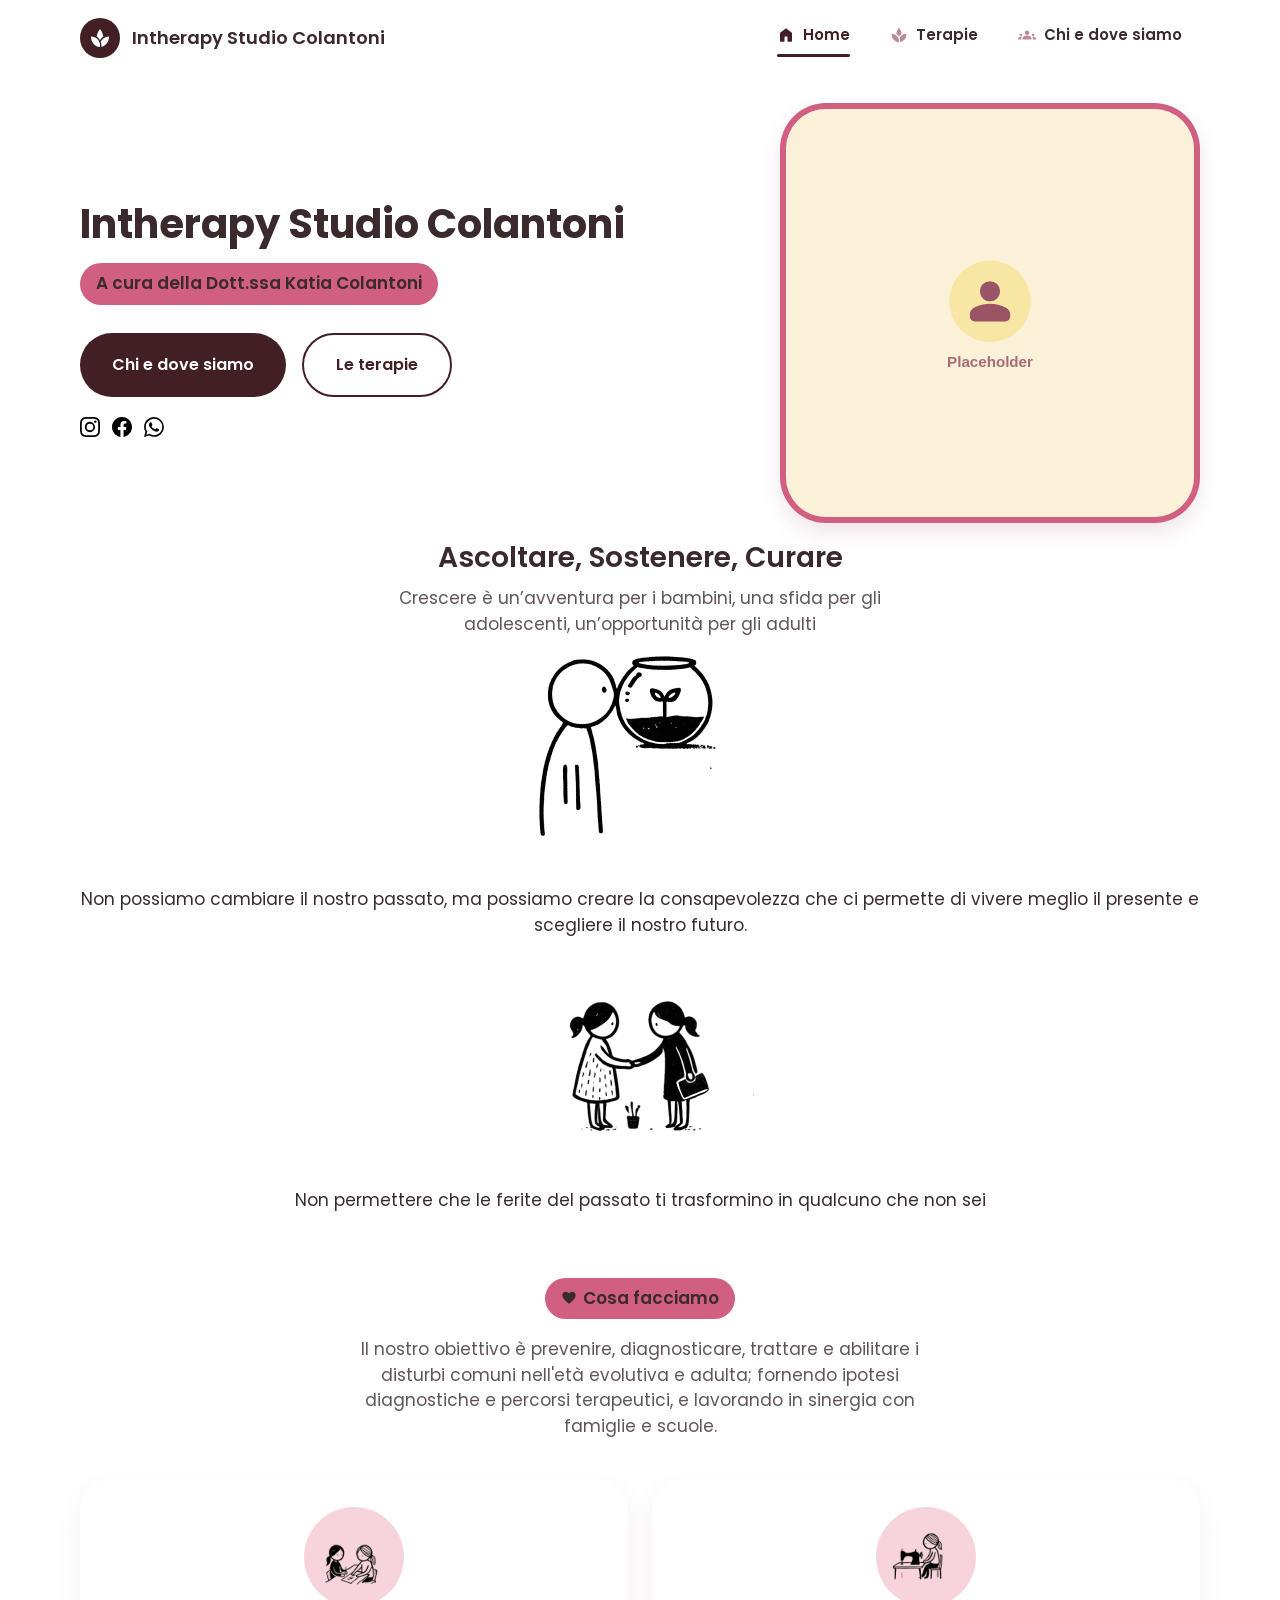
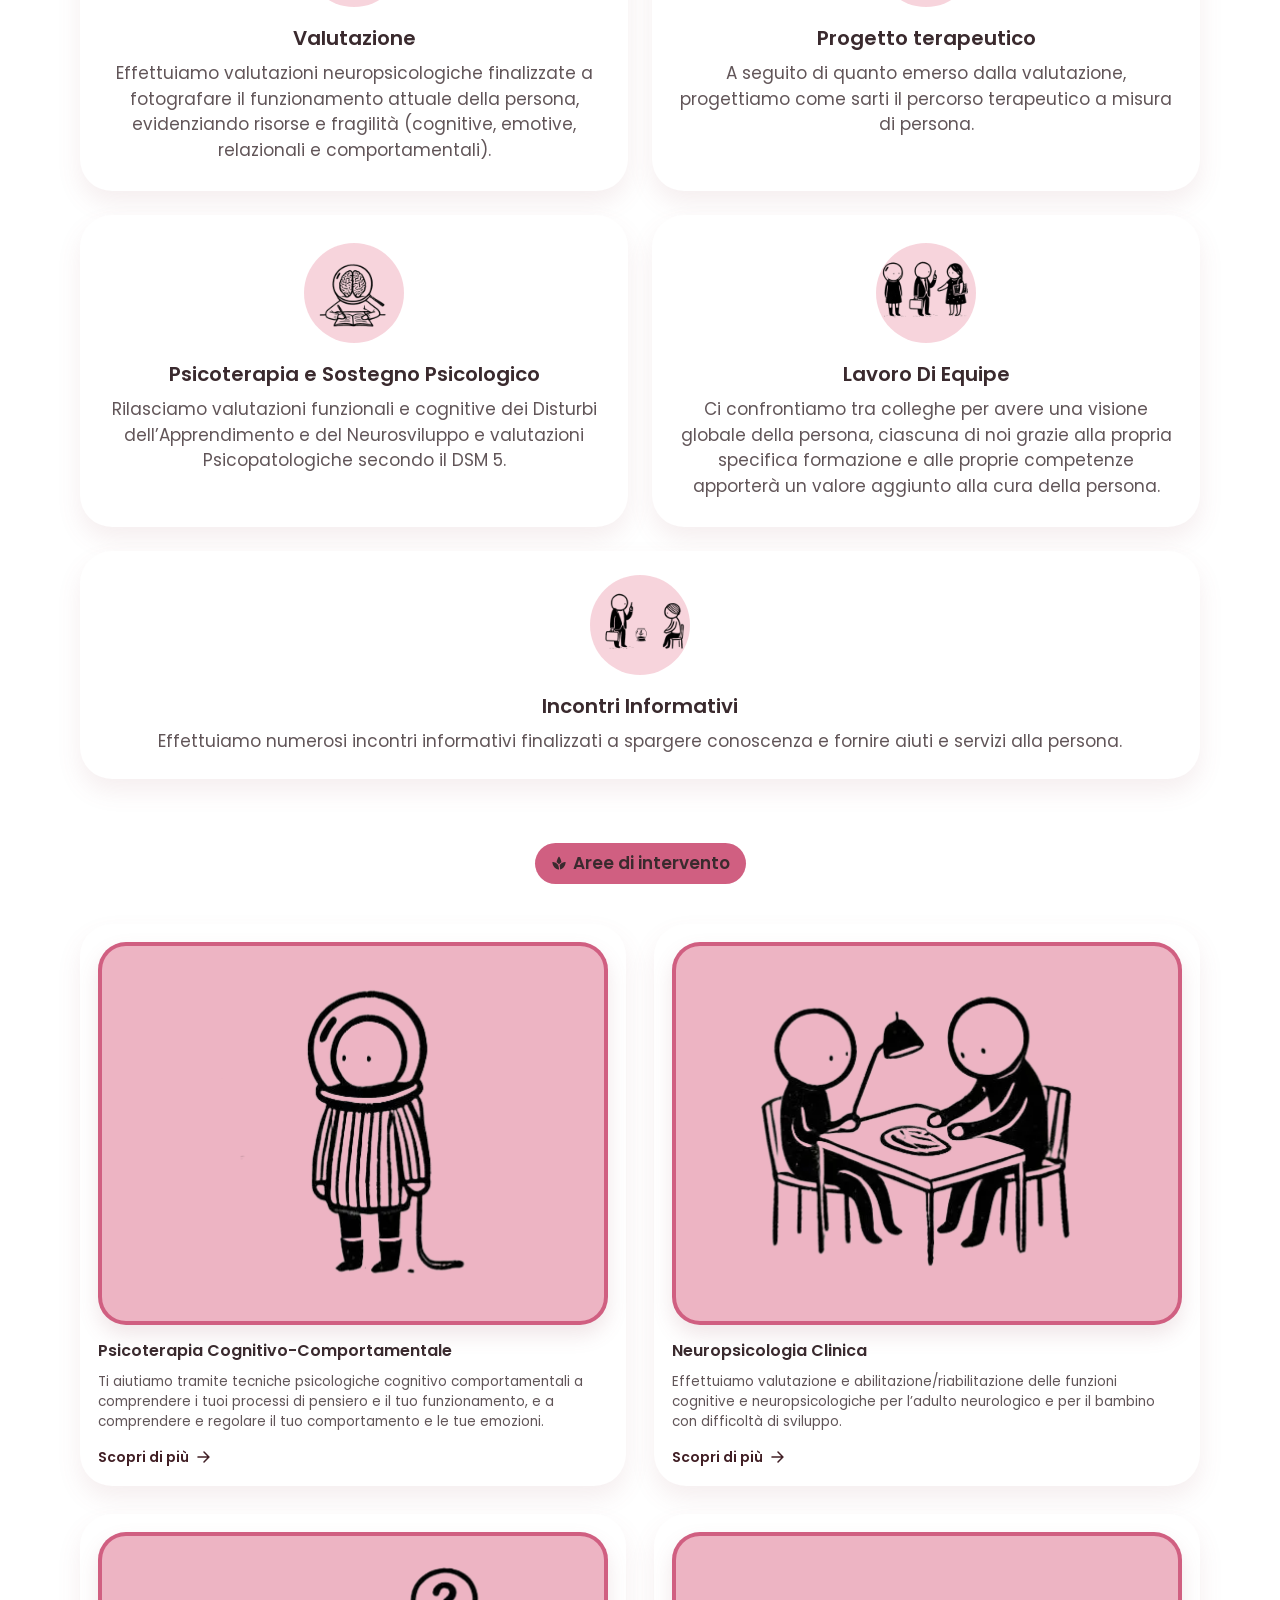
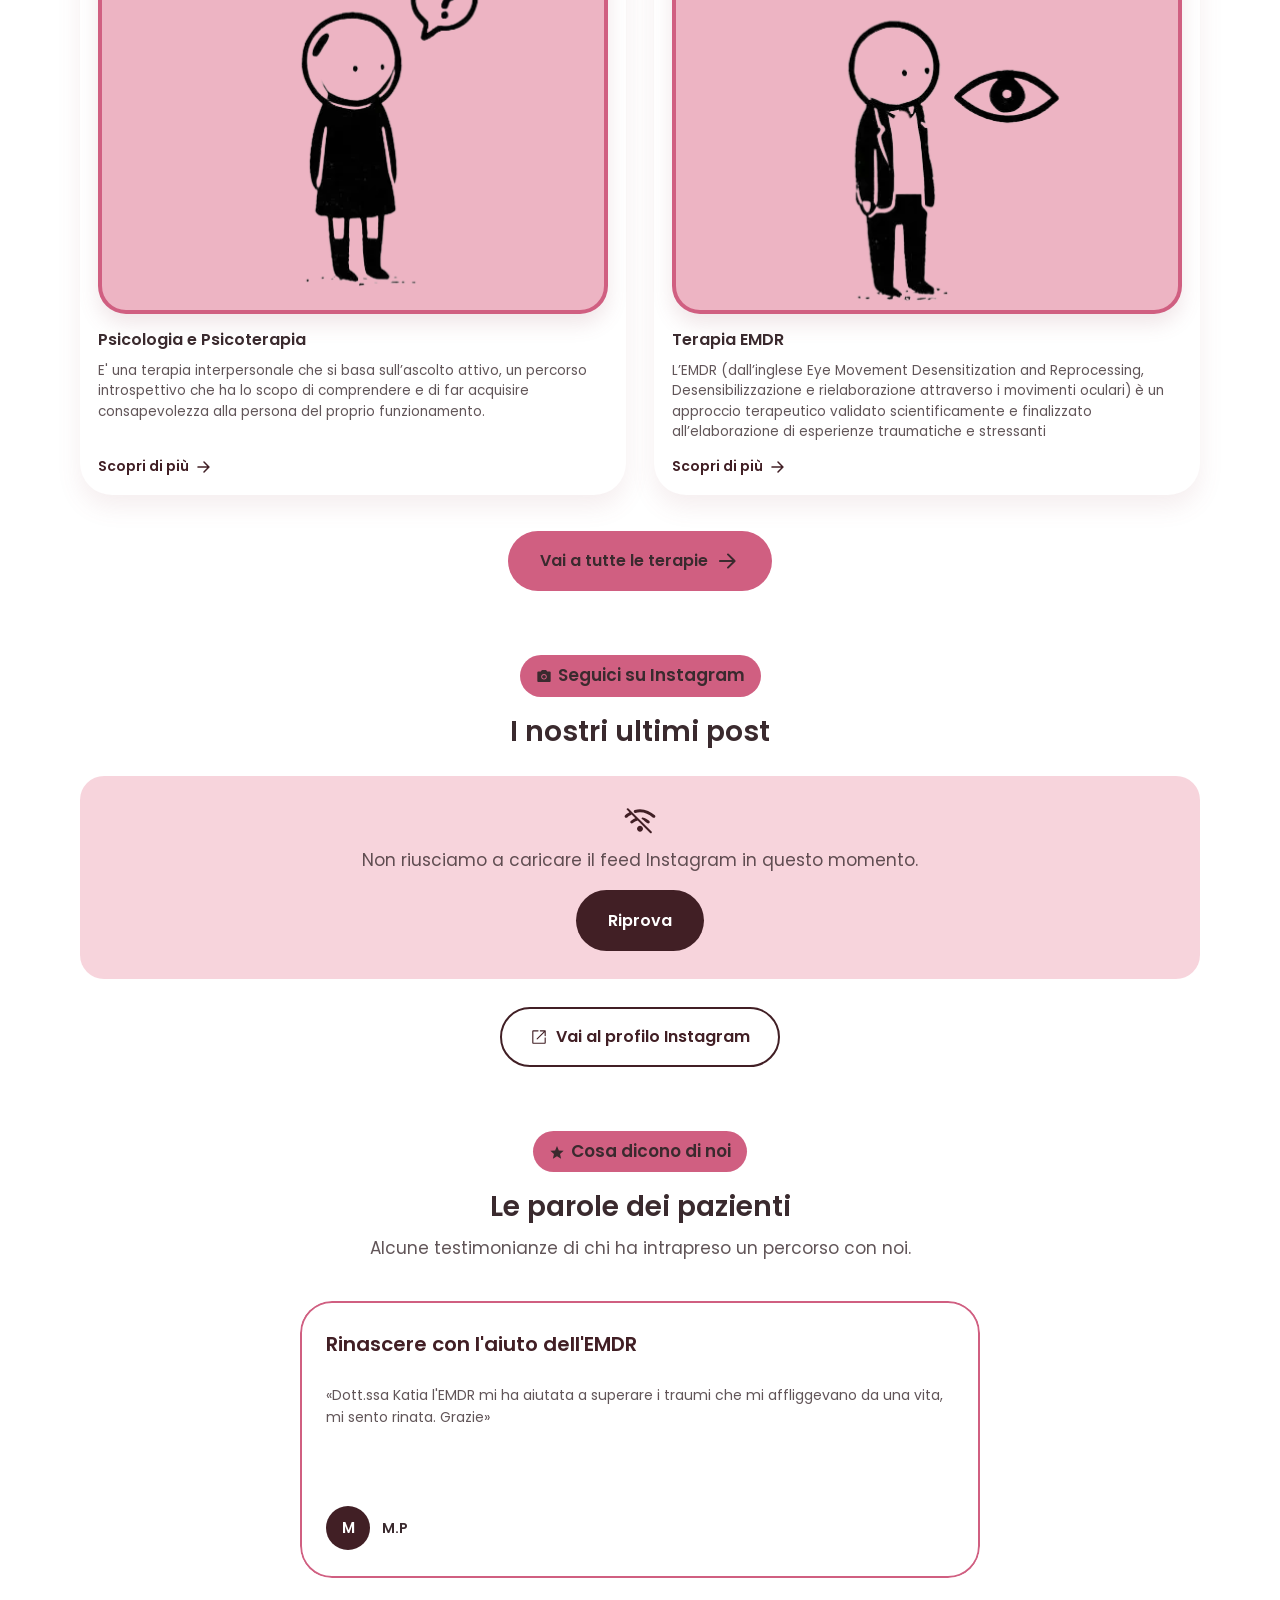
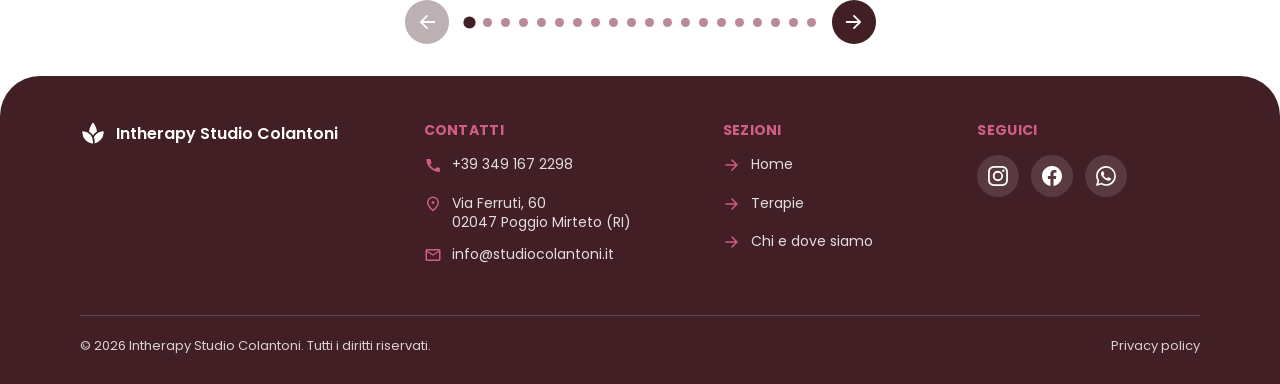
==== commit e3e82228: "fix image" ====
--- a/index.html
+++ b/index.html
@@ -331,11 +331,11 @@
           <article class="card feature">
             <div class="feature__icon">
               <picture>
-                <source srcset="assets/img/Valutazione.webp" type="image/webp">
-
-                <source srcset="assets/img/Valutazione.png" type="image/png">
-
-                <img src="assets/img/Valutazione.png" alt="Valutazione Psicologa Katia Colantoni" width="100"
+                <source srcset="assets/img/valutazione.webp" type="image/webp">
+
+                <source srcset="assets/img/valutazione.png" type="image/png">
+
+                <img src="assets/img/valutazione.png" alt="Valutazione Psicologa Katia Colantoni" width="100"
                   height="100">
               </picture>
             </div>
--- a/assets/css/style.css
+++ b/assets/css/style.css
@@ -183,6 +183,29 @@
   font-weight: 600;
   color: var(--text-dark);
   margin: 0;
+}
+
+.title-mg {
+  font-size: 18px;
+  font-weight: 500;
+  color: var(--text-dark);
+  margin-top: 20px;
+}
+
+.caption-sm-italic {
+  font-size: 14px;
+  font-style: italic;
+  text-decoration: underline;
+  margin-bottom: 15px;
+}
+
+.caption-sm-bold-italic {
+  font-size: 14px;
+  font-weight: 700;
+  font-style: italic;
+  text-decoration: underline;
+  margin-top: 10px;
+  margin-bottom: 10px;
 }
 
 .body-md {
@@ -1566,9 +1589,9 @@
   max-width: 380px;
 }
 
-.feature-hero__media .photo {
+/* .feature-hero__media .photo {
   aspect-ratio: 1;
-}
+} */
 
 .feature-hero__text {
   flex: 6;
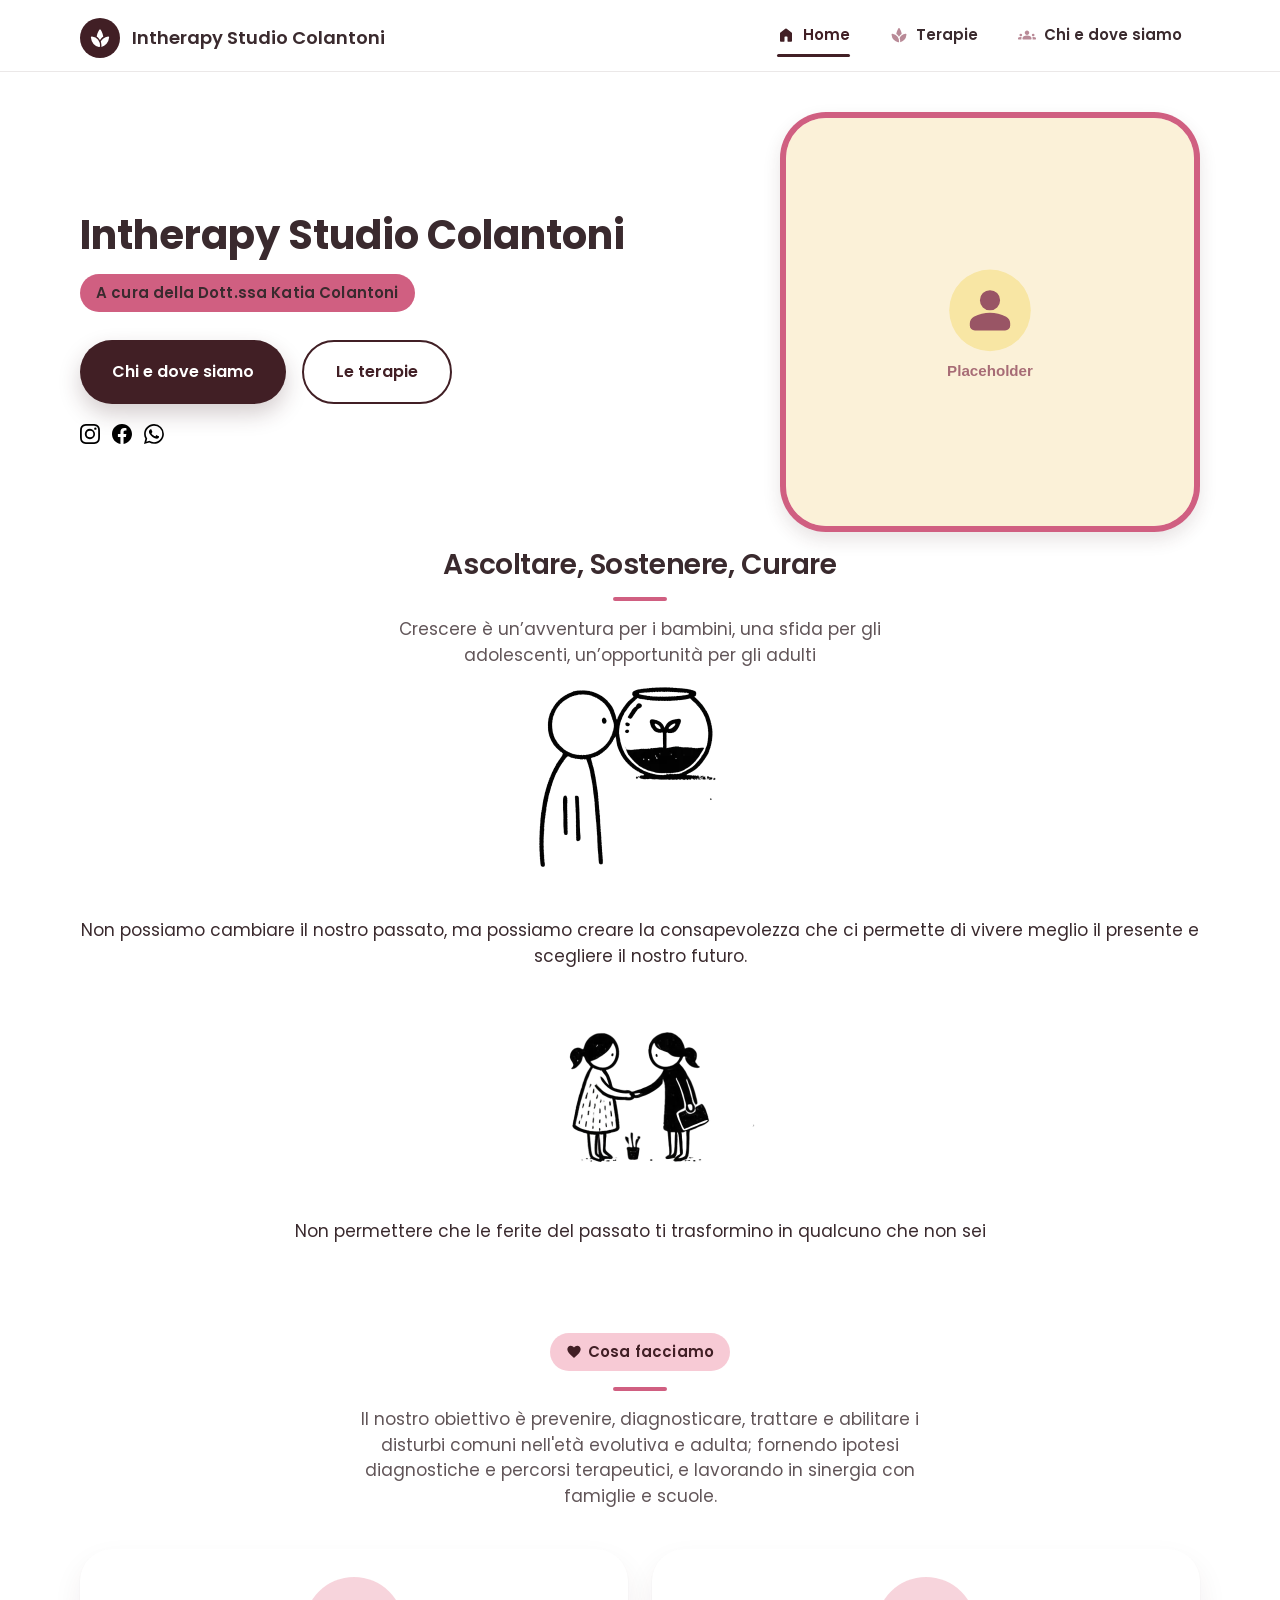
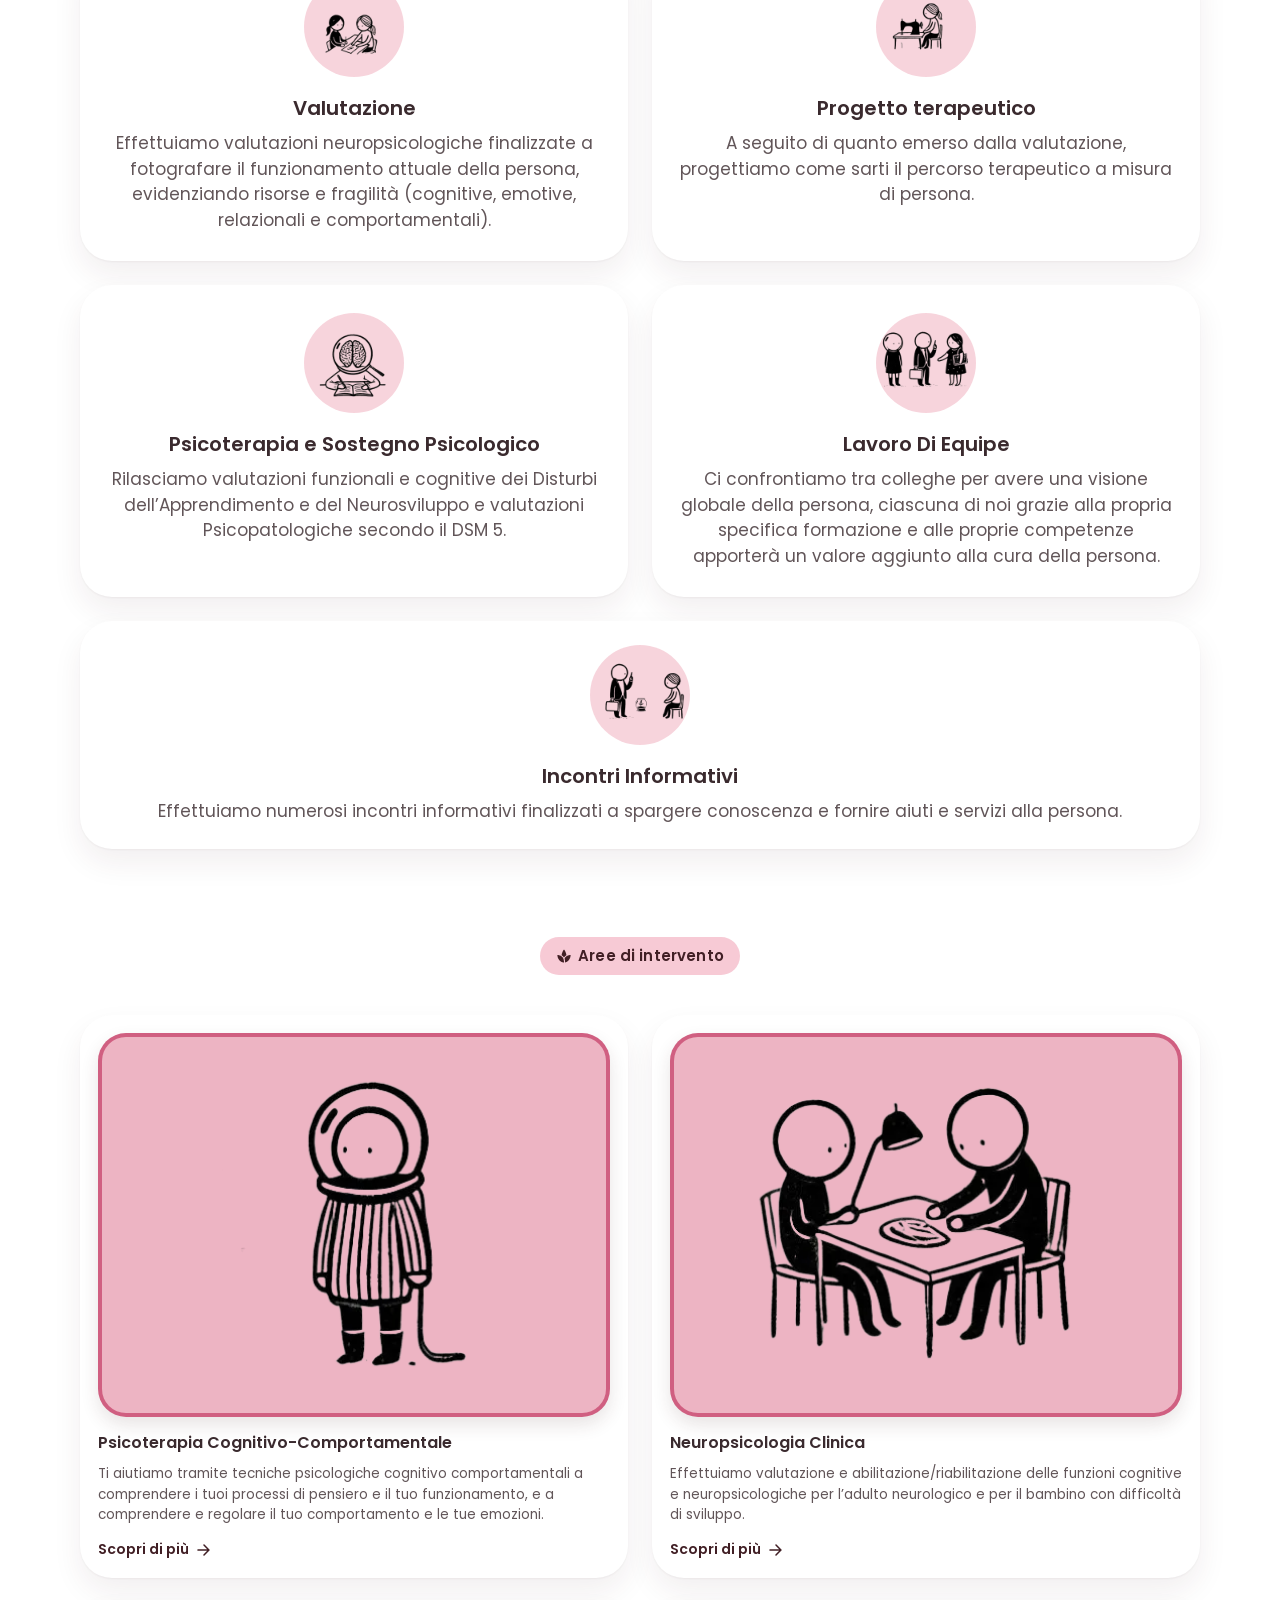
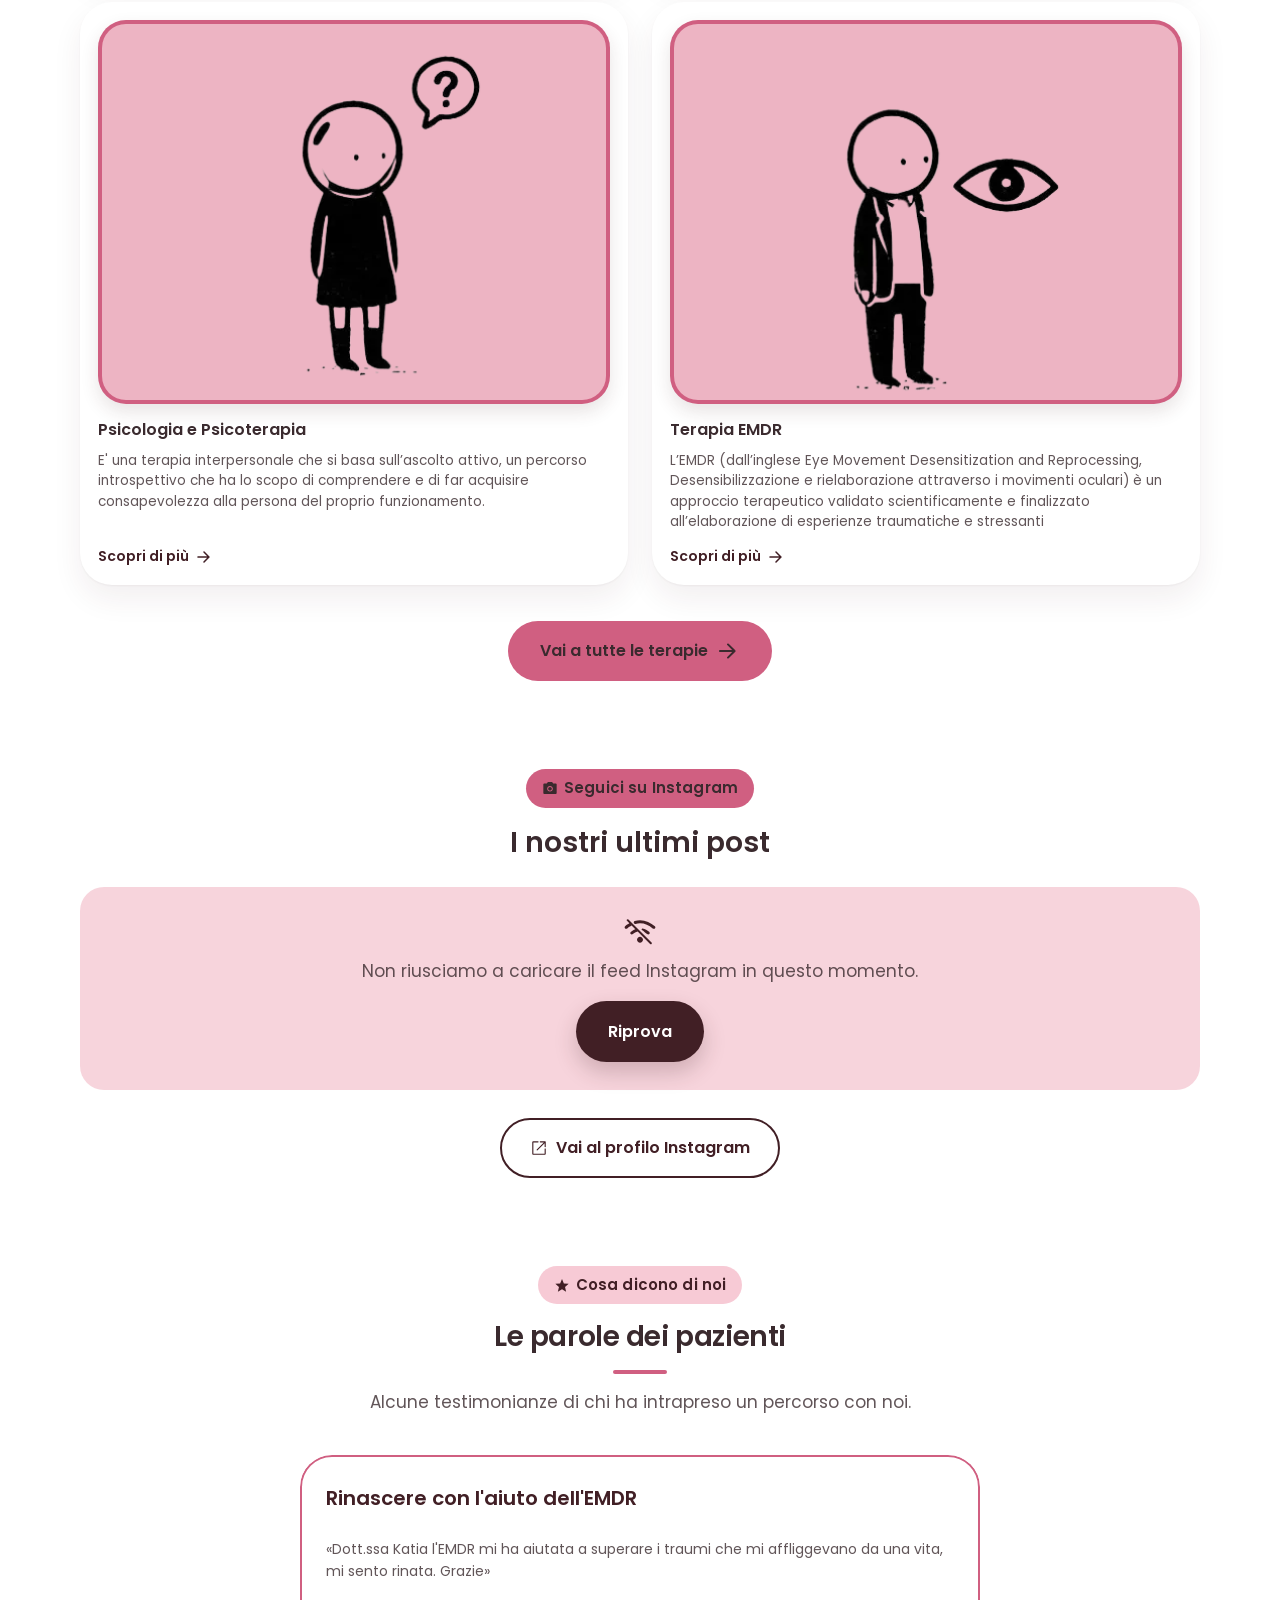
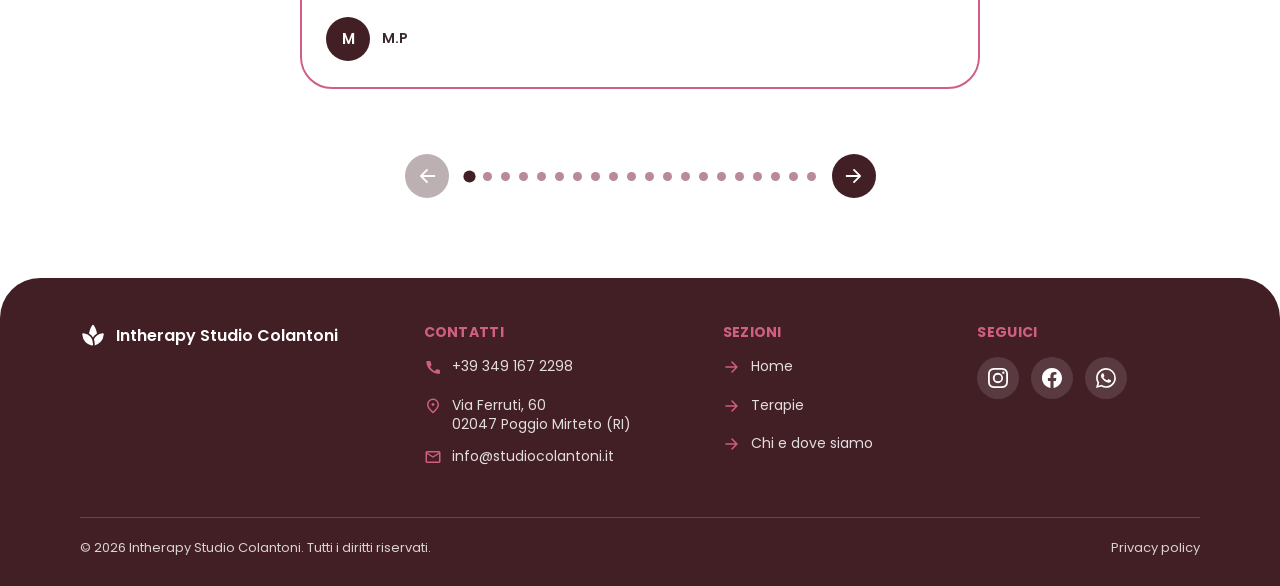
==== commit 09318548: "append collaborators" ====
--- a/index.html
+++ b/index.html
@@ -543,7 +543,7 @@
         <div class="reviews-carousel" aria-roledescription="carosello" aria-label="Recensioni dei pazienti">
           <div class="reviews-track" id="reviews-track" tabindex="0">
 
-            <article class="card review" role="group" aria-roledescription="recensione" aria-label="4 di 4">
+            <article class="review--card review" role="group" aria-roledescription="recensione" aria-label="4 di 4">
               <h3 class="title-lg review__title">Rinascere con l'aiuto dell'EMDR</h3>
               <p class="review__text">«Dott.ssa Katia l'EMDR mi ha aiutata a superare i traumi che mi affliggevano da una vita, mi sento rinata. Grazie»</p>
               <div class="review__author">
@@ -552,7 +552,7 @@
               </div>
             </article>
 
-             <article class="card review" role="group" aria-roledescription="recensione" aria-label="Forza ritrovata per un grande cambiamento">
+             <article class="review--card review" role="group" aria-roledescription="recensione" aria-label="Forza ritrovata per un grande cambiamento">
               <h3 class="title-lg review__title">Forza ritrovata per un grande cambiamento</h3>
               <p class="review__text">«Dott.ssa Katia grazie per avermi sostenuta in un cambiamento così importante di vita, da sola non avrei avuto le forze.»</p>
               <div class="review__author">
@@ -561,7 +561,7 @@
               </div>
             </article>
  
-            <article class="card review" role="group" aria-roledescription="recensione" aria-label="Liberarsi dalle ferite del passato">
+            <article class="review--card review" role="group" aria-roledescription="recensione" aria-label="Liberarsi dalle ferite del passato">
               <h3 class="title-lg review__title">Liberarsi dalle ferite del passato</h3>
               <p class="review__text">«Dott.ssa Katia finalmente ho messo a zittire quella voce colpevolizzante che tanto mi disturbava, non immaginavo che curare le ferite del passato mi avrebbe resa libera. Grazie»</p>
               <div class="review__author">
@@ -570,7 +570,7 @@
               </div>
             </article>
  
-            <article class="card review" role="group" aria-roledescription="recensione" aria-label="Accoglienza e supporto costante">
+            <article class="review--card review" role="group" aria-roledescription="recensione" aria-label="Accoglienza e supporto costante">
               <h3 class="title-lg review__title">Accoglienza e supporto costante</h3>
               <p class="review__text">«mi sono sentita accolta fin da subito, ho avuto modo di conoscere sia la responsabile con la quale ho avuto il primo colloquio che la collega che ha preso in carico mio figlio. C'è stata molta cura nel comprendere il nostro bisogno di famiglia, frequentiamo con regolarità e ci sentiamo sostenuti.»</p>
               <div class="review__author">
@@ -579,7 +579,7 @@
               </div>
             </article>
  
-            <article class="card review" role="group" aria-roledescription="recensione" aria-label="Un percorso su misura per mio figlio">
+            <article class="review--card review" role="group" aria-roledescription="recensione" aria-label="Un percorso su misura per mio figlio">
               <h3 class="title-lg review__title">Un percorso su misura per mio figlio</h3>
               <p class="review__text">«un équipe di professioniste competenti hanno costruito il percorso giusto per mio figlio, viene volentieri ed ha imparato a gestire le sue emozioni.»</p>
               <div class="review__author">
@@ -588,7 +588,7 @@
               </div>
             </article>
  
-            <article class="card review" role="group" aria-roledescription="recensione" aria-label="Un posto sicuro">
+            <article class="review--card review" role="group" aria-roledescription="recensione" aria-label="Un posto sicuro">
               <h3 class="title-lg review__title">Un posto sicuro</h3>
               <p class="review__text">«è il mio posto sicuro, mi sento compresa, mi sono sentita meglio già dopo pochi mesi.»</p>
               <div class="review__author">
@@ -597,7 +597,7 @@
               </div>
             </article>
  
-            <article class="card review" role="group" aria-roledescription="recensione" aria-label="Stabilità emotiva e ordine mentale">
+            <article class="review--card review" role="group" aria-roledescription="recensione" aria-label="Stabilità emotiva e ordine mentale">
               <h3 class="title-lg review__title">Stabilità emotiva e ordine mentale</h3>
               <p class="review__text">«da quando ho iniziato la psicoterapia sono stata bene nel giro di poco, ora vado una volta al mese, l'ho scelto io perché mi aiuta a rimettere in ordine le idee e a darmi stabilità emotiva.»</p>
               <div class="review__author">
@@ -606,7 +606,7 @@
               </div>
             </article>
  
-            <article class="card review" role="group" aria-roledescription="recensione" aria-label="Gestione dell'ansia e degli attacchi di panico">
+            <article class="review--card review" role="group" aria-roledescription="recensione" aria-label="Gestione dell'ansia e degli attacchi di panico">
               <h3 class="title-lg review__title">Gestione dell'ansia e degli attacchi di panico</h3>
               <p class="review__text">«avevo ansia ad alti livelli e attacchi di panico ho compreso le cause e lavorato su di esse e ora riesco a gestire l'ansia. Grazie»</p>
               <div class="review__author">
@@ -615,7 +615,7 @@
               </div>
             </article>
  
-            <article class="card review" role="group" aria-roledescription="recensione" aria-label="Superamento del lutto con l'EMDR">
+            <article class="review--card review" role="group" aria-roledescription="recensione" aria-label="Superamento del lutto con l'EMDR">
               <h3 class="title-lg review__title">Superamento del lutto con l'EMDR</h3>
               <p class="review__text">«ho subito un lutto e grazie all'EMDR sono riuscita ad elaborarlo, da solo non ce l'avrei mai fatta.»</p>
               <div class="review__author">
@@ -624,7 +624,7 @@
               </div>
             </article>
  
-            <article class="card review" role="group" aria-roledescription="recensione" aria-label="Accoglienza e fiducia dal primo incontro">
+            <article class="review--card review" role="group" aria-roledescription="recensione" aria-label="Accoglienza e fiducia dal primo incontro">
               <h3 class="title-lg review__title">Accoglienza e fiducia dal primo incontro</h3>
               <p class="review__text">«Dottoressa Katia, la sua autenticità e delicatezza mi hanno fatto sentire accolta, ho sentito subito di potermi fidare di lei.»</p>
               <div class="review__author">
@@ -633,7 +633,7 @@
               </div>
             </article>
  
-            <article class="card review" role="group" aria-roledescription="recensione" aria-label="EMDR efficace con la guida giusta">
+            <article class="review--card review" role="group" aria-roledescription="recensione" aria-label="EMDR efficace con la guida giusta">
               <h3 class="title-lg review__title">EMDR efficace con la guida giusta</h3>
               <p class="review__text">«l'EMDR mi ha salvata, ma bisogna saperlo applicare grazie alla dottoressa nonché responsabile.»</p>
               <div class="review__author">
@@ -642,7 +642,7 @@
               </div>
             </article>
  
-            <article class="card review" role="group" aria-roledescription="recensione" aria-label="Una nuova indipendenza e consapevolezza">
+            <article class="review--card review" role="group" aria-roledescription="recensione" aria-label="Una nuova indipendenza e consapevolezza">
               <h3 class="title-lg review__title">Una nuova indipendenza e consapevolezza</h3>
               <p class="review__text">«Dott.ssa Katia grazie al nostro percorso ho maturato tante consapevolezze e ho imparato a cavarmela da sola; prendere il treno per una tratta così lunga sarebbe stato impensabile fino a qualche mese fa. Grazie»</p>
               <div class="review__author">
@@ -651,7 +651,7 @@
               </div>
             </article>
  
-            <article class="card review" role="group" aria-roledescription="recensione" aria-label="Ritrovare la serenità sul lavoro">
+            <article class="review--card review" role="group" aria-roledescription="recensione" aria-label="Ritrovare la serenità sul lavoro">
               <h3 class="title-lg review__title">Ritrovare la serenità sul lavoro</h3>
               <p class="review__text">«Buongiorno Dott.ssa Katia volevo ringraziarla perché finalmente sto andando a lavoro serena e tranquilla, mi sento un'altra persona.»</p>
               <div class="review__author">
@@ -660,7 +660,7 @@
               </div>
             </article>
  
-            <article class="card review" role="group" aria-roledescription="recensione" aria-label="Serenità ritrovata grazie alle tue tecniche">
+            <article class="review--card review" role="group" aria-roledescription="recensione" aria-label="Serenità ritrovata grazie alle tue tecniche">
               <h3 class="title-lg review__title">Serenità ritrovata grazie alle tue tecniche</h3>
               <p class="review__text">«Dott.ssa Katia niente ansia, niente paura, niente panico e niente mal di pancia, sono stata serena finalmente. Volevo ringraziarti perché senza le tue tecniche, e il tuo aiuto non ce l'avrei mai fatta.»</p>
               <div class="review__author">
@@ -669,7 +669,7 @@
               </div>
             </article>
  
-            <article class="card review" role="group" aria-roledescription="recensione" aria-label="Un punto di riferimento sul territorio">
+            <article class="review--card review" role="group" aria-roledescription="recensione" aria-label="Un punto di riferimento sul territorio">
               <h3 class="title-lg review__title">Un punto di riferimento sul territorio</h3>
               <p class="review__text">«un punto di riferimento in Sabina e sul territorio, professioniste competenti, aggiornate sensibili e oneste.»</p>
               <div class="review__author">
@@ -678,7 +678,7 @@
               </div>
             </article>
  
-            <article class="card review" role="group" aria-roledescription="recensione" aria-label="Competenza e sicurezza">
+            <article class="review--card review" role="group" aria-roledescription="recensione" aria-label="Competenza e sicurezza">
               <h3 class="title-lg review__title">Competenza e sicurezza</h3>
               <p class="review__text">«lo studio ha un modo di lavorare che mi fa sentire al sicuro, c'è competenza, comprensione e autenticità»</p>
               <div class="review__author">
@@ -687,7 +687,7 @@
               </div>
             </article>
  
-            <article class="card review" role="group" aria-roledescription="recensione" aria-label="Gratitudine per un incontro fortunato">
+            <article class="review--card review" role="group" aria-roledescription="recensione" aria-label="Gratitudine per un incontro fortunato">
               <h3 class="title-lg review__title">Gratitudine per un incontro fortunato</h3>
               <p class="review__text">«Dott.ssa Katia volevo ringraziarla, sono stato fortunato a poter incontrare lei durante il mio percorso e saranno fortunate quelle persone che come me avranno la possibilità di lavorare con lei.»</p>
               <div class="review__author">
@@ -696,7 +696,7 @@
               </div>
             </article>
  
-            <article class="card review" role="group" aria-roledescription="recensione" aria-label="Oltre i farmaci, verso una guarigione duratura">
+            <article class="review--card review" role="group" aria-roledescription="recensione" aria-label="Oltre i farmaci, verso una guarigione duratura">
               <h3 class="title-lg review__title">Oltre i farmaci, verso una guarigione duratura</h3>
               <p class="review__text">«per anni ho preso solo farmaci, poi grazie al percorso ho lavorato anche sulle cause del mio malessere e ne sono uscita molto più velocemente. Grazie»</p>
               <div class="review__author">
@@ -705,7 +705,7 @@
               </div>
             </article>
  
-            <article class="card review" role="group" aria-roledescription="recensione" aria-label="Superare gli attacchi di panico">
+            <article class="review--card review" role="group" aria-roledescription="recensione" aria-label="Superare gli attacchi di panico">
               <h3 class="title-lg review__title">Superare gli attacchi di panico</h3>
               <p class="review__text">«Dott.ssa Katia, non avrei mai pensato di riuscire a gestire i miei attacchi di panico che mi ingabbiavano da una vita. Grazie»</p>
               <div class="review__author">
@@ -714,7 +714,7 @@
               </div>
             </article>
  
-            <article class="card review" role="group" aria-roledescription="recensione" aria-label="Passi in avanti verso il benessere">
+            <article class="review--card review" role="group" aria-roledescription="recensione" aria-label="Passi in avanti verso il benessere">
               <h3 class="title-lg review__title">Passi in avanti verso il benessere</h3>
               <p class="review__text">«Dott.ssa Katia, ti volevo ringraziare per tutto il supporto ricevuto, prima di cominciare la terapia non riuscivo neanche a stare in piedi, abbiamo fatto molti passi in avanti.»</p>
               <div class="review__author">
@@ -723,7 +723,7 @@
               </div>
             </article>
  
-            <article class="card review" role="group" aria-roledescription="recensione" aria-label="Apprendimento e gestione delle emozioni">
+            <article class="review--card review" role="group" aria-roledescription="recensione" aria-label="Apprendimento e gestione delle emozioni">
               <h3 class="title-lg review__title">Apprendimento e gestione delle emozioni</h3>
               <p class="review__text">«il mio bambino si trova molto bene, viene volentieri e sta imparando a gestire comportamenti di rabbia; anche noi genitori abbiamo ricevuto strategie funzionali.»</p>
               <div class="review__author">
--- a/assets/css/style.css
+++ b/assets/css/style.css
@@ -302,7 +302,14 @@
   background: var(--white);
   border-radius: var(--r-lg);
   padding: 24px;
-  box-shadow: var(--shadow-card);
+  /* box-shadow: var(--shadow-card); */
+}
+
+.review--card {
+  background: var(--white);
+  border-radius: var(--r-lg);
+  padding: 24px;
+  /* box-shadow: var(--shadow-card); */
 }
 
 .card--flat {
@@ -329,6 +336,12 @@
 .pill--primary {
   background: var(--primary);
   color: var(--white);
+}
+
+.pill--secondary {
+  background: var(--secondary);
+  color: var(--black);
+  margin-top: 15px;
 }
 
 /* Cornice colorata attorno alla foto (padding = borderWidth) */
@@ -894,7 +907,6 @@
   margin-top: 10px;
   font-size: 13px;
   display: -webkit-box;
-  -webkit-line-clamp: 5;
   -webkit-box-orient: vertical;
   overflow: hidden;
 }
@@ -1569,6 +1581,60 @@
   background: var(--primary);
   transform: scale(1.35);
 }
+
+/* =============================================================================
+   Carosello recensioni — comandi su mobile
+   Con 20+ recensioni la fila di puntini era più larga del telefono e spingeva
+   le frecce fuori dallo schermo. Su mobile ne restano visibili 5 attorno a
+   quello attivo (i due esterni rimpiccioliti, così si capisce che la fila
+   continua); le frecce restano sempre al loro posto.
+   ============================================================================= */
+@media (max-width: 699.98px) {
+
+  .reviews-carousel { max-width: 100%; }
+
+  .carousel-controls {
+    gap: 12px;
+    /* Le frecce non si comprimono mai: lo spazio lo cede la fila di puntini. */
+    flex-wrap: nowrap;
+  }
+
+  .carousel-btn {
+    flex: 0 0 auto;
+    width: 48px;
+    height: 48px;          /* area di tocco piena, 48px è il minimo comodo */
+  }
+
+  .carousel-dots {
+    flex: 0 1 auto;
+    min-width: 0;
+    gap: 10px;
+    /* Rete di sicurezza: se il JS qui sotto non gira, i puntini vanno a capo
+       invece di spingere fuori le frecce. */
+    flex-wrap: wrap;
+    justify-content: center;
+  }
+
+  .carousel-dot { flex: 0 0 auto; }
+
+  /* Stati applicati dal JS */
+  .carousel-dot.is-hidden { display: none; }
+
+  .carousel-dot.is-edge {
+    transform: scale(.6);
+    opacity: .5;
+  }
+
+  .carousel-dot.is-edge.is-active {
+    transform: scale(1.35);
+    opacity: 1;
+  }
+}
+
+/* Bonus: le schede prendevano tutte l'altezza della recensione più lunga,
+   quindi quelle brevi mostravano il bordo con dentro mezzo schermo vuoto
+   (si vede bene nello screenshot). Così ogni scheda finisce dov'è il testo. */
+.reviews-track { align-items: flex-start; }
 /* ============================================================
    Pagine di dettaglio terapia + presentazione in evidenza
    (usate in "Chi e dove siamo" per la Dott.ssa Colantoni e
@@ -1679,6 +1745,61 @@
   box-shadow: 0 0 0 3px rgba(153, 85, 101, 0.15);
 }
 
+/* ---------- Corpo di approfondimento (card persona chi siamo) ---------- */
+
+.prose_mini {
+  max-width: 360px;
+  margin: 40px auto 0;
+}
+
+.prose__mini__block + .prose__mini__block {
+  margin-top: 28px;
+}
+
+.prose__mini__h {
+  margin-bottom: 8px;
+}
+
+.prose__mini__p {
+  color: var(--text-body);
+  font-size: 13px;
+  line-height: 1.2;
+}
+
+.prose__mini__p + .prose__mini__p {
+  margin-top: 10px;
+}
+
+/* Lista puntata con pallino colorato (in-brand). */
+.prose__mini__list {
+  list-style: none;
+  margin: 8px 0 0;
+  padding: 0;
+}
+
+.prose__mini__list li {
+  position: relative;
+  padding-left: 15px;
+  margin-bottom: 10px;
+  color: var(--text-body);
+  font-size: 12px;
+  line-height: 1.2;
+  align-content: start;
+  text-align: start;
+}
+
+.prose__mini__list li::before {
+  content: "";
+  position: absolute;
+  left: 0;
+  top: 2px;
+  width: 8px;
+  height: 8px;
+  border-radius: 999px;
+  background: var(--secondary);
+  box-shadow: 0 0 0 3px rgba(153, 85, 101, 0.15);
+}
+
 /* Link "torna indietro" in cima alle pagine di dettaglio. */
 .back-link {
   display: inline-flex;
@@ -1779,8 +1900,13 @@
 }
 
 .partner__title {
-  margin-bottom: 6px;
+  margin-bottom: 4px;
   font-size: 17px;
+}
+.partner__subtitle {
+  margin-bottom: 4px;
+  font-size: 14px;
+  color: var(--secondary);
 }
 
 .partner__desc {
@@ -1974,3 +2100,355 @@
   color: var(--primary);
   margin-bottom: 8px;
 }
+/* ============================================================
+   Card informative con pill (es. "Quando rivolgerti a lei" /
+   "Formazione"). Due varianti a colori invertiti.
+   I sotto-elementi sono <li> (container, non bottoni).
+   ============================================================ */
+
+/* Griglia opzionale: due card affiancate, impilate su mobile. */
+.info-cards {
+  display: grid;
+  grid-template-columns: 1fr 1fr;
+  gap: 32px;
+  align-items: start;
+}
+@media (max-width: 767.98px) {
+  .info-cards {
+    grid-template-columns: 1fr;
+  }
+}
+
+.info-card {
+  border-radius: var(--r-xl);
+  padding: 40px 28px;
+  box-shadow: var(--shadow-card);
+}
+
+.info-card__title {
+  text-align: center;
+  font-weight: 700;
+  line-height: 1.05;
+  margin: 0 0 28px;
+  font-size: clamp(30px, 5vw, 50px);   /* titolone responsive */
+}
+
+.info-card__list {
+  list-style: none;
+  margin: 0;
+  padding: 0;
+  display: flex;
+  flex-direction: column;
+  gap: 16px;
+}
+
+/* La "pillola": container arrotondato, testo centrato. */
+.info-pill {
+  border-radius: 999px;
+  padding: 16px 26px;
+  text-align: center;
+  font-weight: 700;
+  line-height: 1.25;
+  font-size: clamp(15px, 2.4vw, 18px);
+}
+
+/* --- Variante SCURA (Quando rivolgerti a lei) --- */
+.info-card--dark { background: var(--primary); }
+.info-card--dark .info-card__title { color: var(--secondary-soft); }
+.info-card--dark .info-pill {
+  background: var(--secondary-soft);
+  color: var(--primary);
+}
+
+/* --- Variante CHIARA (Formazione) --- */
+.info-card--light { background: var(--secondary-soft); }
+.info-card--light .info-card__title { color: var(--primary); }
+.info-card--light .info-pill {
+  background: var(--primary);
+  color: var(--secondary-soft);
+}
+/* =============================================================================
+   ▓▓▓ RESTYLING — posizionamento e finiture ▓▓▓
+   Va in fondo al file: diverse regole qui correggono valori scritti sopra
+   e contano sull'ordine di cascata.
+   ============================================================================= */
+
+:root {
+  --black: #1b1114;                 /* mancava: .pill--secondary lo usava a vuoto */
+  --surface: #fdf8f9;               /* fondo tenue per i blocchi "quieti" */
+  --hairline: rgba(65, 31, 37, 0.10);
+  --page-max: 1200px;               /* misura di lettura su schermi grandi */
+
+  /* Ombra a due livelli: una vicina che stacca il bordo, una lontana e
+     morbida che dà profondità. Meno "adesivo" della singola ombra. */
+  --shadow-soft: 0 1px 2px rgba(65, 31, 37, .05), 0 14px 30px rgba(65, 31, 37, .07);
+  --shadow-lift: 0 2px 6px rgba(65, 31, 37, .07), 0 26px 50px rgba(65, 31, 37, .14);
+}
+
+/* --- Correzioni ------------------------------------------------------------ */
+.pill { font-size: 15px; letter-spacing: .01em; }        /* era "18x": scartata */
+.pill--secondary { margin-top: 0; background: var(--tertiary); color: var(--primary); }
+
+/* Pillole affiancate invece che impilate dal margin-top. */
+.pill-row { display: flex; flex-wrap: wrap; gap: 10px; }
+
+/* --- Misura della pagina --------------------------------------------------- */
+/* Il testo arrivava a righe di 1700px su desktop. */
+.page,
+.topbar {
+  width: 100%;
+  max-width: calc(var(--page-max) + var(--hpad) * 2);
+  margin-inline: auto;
+}
+
+.page { padding-top: 40px; padding-bottom: 8px; }
+
+.footer__grid,
+.footer__bottom {
+  max-width: var(--page-max);
+  margin-left: auto;
+  margin-right: auto;
+}
+
+/* Navbar agganciata in alto: su una pagina lunga come questa serve. */
+.topbar {
+  position: sticky;
+  top: 0;
+  z-index: 30;
+  background: rgba(255, 255, 255, .88);
+  backdrop-filter: saturate(1.4) blur(8px);
+  border-bottom: 1px solid var(--hairline);
+}
+
+/* Le ancore (#curriculum, #dove-siamo) non finiscono sotto la navbar. */
+[id] { scroll-margin-top: 90px; }
+html { scroll-behavior: smooth; }
+@media (prefers-reduced-motion: reduce) { html { scroll-behavior: auto; } }
+
+/* --- Intestazioni di sezione ----------------------------------------------- */
+.section-head__title { margin: 16px 0 0; letter-spacing: -.015em; }
+
+/* Trattino colorato: dice "qui inizia una sezione" senza aggiungere testo.
+   È l'unico elemento decorativo ricorrente. */
+.section-head__title::after {
+  content: "";
+  display: block;
+  width: 54px;
+  height: 4px;
+  margin: 16px auto 0;
+  border-radius: 999px;
+  background: var(--secondary);
+}
+
+.section-head__lead { margin-top: 16px; }
+.section-head > .pill { background: var(--tertiary); color: var(--primary); }
+
+@media (min-width: 1000px) { .section { margin-top: 88px; } }
+
+/* --- Presentazione (feature-hero) ------------------------------------------ */
+.feature-hero { gap: 56px; margin-top: 8px; }
+.feature-hero__media { max-width: 400px; }
+
+/* Ritratto verticale: la cornice resta identica qualunque foto caricherai. */
+.feature-hero__media .photo { aspect-ratio: 4 / 5; }
+
+.feature-hero__title { margin: 16px 0 18px; letter-spacing: -.02em; text-wrap: balance; }
+
+.feature-hero__text .body-md { max-width: 62ch; font-size: 16.5px; line-height: 1.65; }
+.feature-hero__text .body-md + .body-md { margin-top: 14px; }
+
+/* Frase-chiave del metodo: filetto colorato, diventa una citazione. */
+.hero-quote {
+  margin-top: 20px;
+  padding: 16px 20px;
+  border-left: 4px solid var(--secondary);
+  border-radius: 0 var(--r-md) var(--r-md) 0;
+  background: var(--surface);
+  color: var(--text-dark);
+}
+
+.feature-hero__actions { margin-top: 28px; }
+
+.btn--primary {
+  box-shadow: 0 10px 22px rgba(65, 31, 37, .22);
+  transition: background-color var(--dur-ui) var(--ease),
+              transform var(--dur-ui) var(--ease),
+              box-shadow var(--dur-ui) var(--ease);
+}
+
+@media (hover: hover) {
+  .btn--primary:hover {
+    background: var(--primary);
+    transform: translateY(-2px);
+    box-shadow: 0 16px 30px rgba(65, 31, 37, .28);
+  }
+}
+
+.btn:active { transform: translateY(0); }
+
+@media (max-width: 699.98px) {
+  .feature-hero { gap: 28px; }
+  .feature-hero__media { width: 220px; max-width: 220px; }
+  .feature-hero__text .body-md { max-width: none; }
+  .hero-quote {
+    border-left: 0;
+    border-top: 4px solid var(--secondary);
+    border-radius: 0 0 var(--r-md) var(--r-md);
+  }
+}
+
+/* --- Schede "Quando rivolgerti a lei" / "Formazione" ------------------------ */
+.section .info-cards { margin-top: 40px; }
+.info-cards { gap: 28px; }
+
+.info-card { padding: 34px 26px 30px; box-shadow: var(--shadow-soft); }
+
+/* Il titolone da 50px schiacciava le pillole: qui è proporzionato. */
+.info-card__title {
+  margin-bottom: 22px;
+  font-size: clamp(21px, 2.4vw, 27px);
+  letter-spacing: -.01em;
+}
+
+.info-card__list { gap: 12px; }
+
+.info-pill {
+  padding: 14px 22px;
+  font-size: 15px;
+  transition: transform var(--dur-ui) var(--ease);
+}
+
+@media (hover: hover) { .info-pill:hover { transform: translateY(-2px); } }
+
+/* --- Collaboratrici --------------------------------------------------------- */
+.grid { gap: 24px; }
+
+/* Tre schede in una griglia a 2 colonne lasciavano un'orfana in fondo. */
+.grid--team { grid-template-columns: repeat(auto-fit, minmax(250px, 1fr)); }
+
+/* Il vuoto enorme sotto il testo veniva da aspect-ratio: 0.72, che imponeva
+   un'altezza fissa. Ora l'altezza la decide il contenuto. */
+.team-card {
+  aspect-ratio: auto;
+  position: relative;
+  overflow: hidden;
+  padding: 0 22px 28px;
+  border-radius: var(--r-lg);
+  box-shadow: var(--shadow-soft);
+  transition: transform var(--dur-ui) var(--ease),
+              box-shadow var(--dur-ui) var(--ease);
+}
+
+/* Fascia sfumata dietro il ritratto: dà un "sopra" e un "sotto" alla scheda. */
+.team-card::before {
+  content: "";
+  position: absolute;
+  inset: 0 0 auto;
+  height: 118px;
+  background: linear-gradient(180deg, var(--tertiary), rgba(247, 202, 213, 0));
+}
+
+.team-card > * { position: relative; }
+.team-card .photo { width: 124px; height: 124px; margin-top: 30px; }
+.team-card__name { margin: 18px 0 10px; font-size: 18px; }
+.team-card__bio { flex: 0 1 auto; margin-top: 14px; font-size: 14px; line-height: 1.55; margin-left: 8px; margin-right: 8px;}
+
+@media (hover: hover) {
+  .team-card:hover { transform: translateY(-4px); box-shadow: var(--shadow-lift); }
+}
+
+/* --- Partner ---------------------------------------------------------------- */
+.partner {
+  gap: 18px;
+  padding: 20px;
+  border-radius: var(--r-lg);
+  box-shadow: var(--shadow-soft);
+  transition: transform var(--dur-ui) var(--ease),
+              box-shadow var(--dur-ui) var(--ease);
+}
+
+.partner .photo { width: 112px; height: 112px; }
+.partner__desc { font-size: 14px; line-height: 1.55; }
+
+@media (hover: hover) {
+  .partner:hover { transform: translateY(-4px); box-shadow: var(--shadow-lift); }
+}
+
+/* --- Galleria dello studio -------------------------------------------------- */
+.gallery .photo img { transition: transform 450ms var(--ease); }
+@media (hover: hover) { .gallery .photo:hover img { transform: scale(1.06); } }
+
+/* --- Curriculum -------------------------------------------------------------- */
+.cv {
+  margin-top: 64px;
+  padding: 40px 34px;
+  border-radius: var(--r-xl);
+  background: var(--surface);
+  border: 1px solid var(--hairline);
+  box-shadow: var(--shadow-soft);
+}
+
+.cv__title { display: flex; align-items: center; gap: 12px; margin-bottom: 24px; color: var(--primary); }
+
+/* Tre blocchi impilati → tre schede affiancate, si scorrono con l'occhio. */
+.cv__groups {
+  display: grid;
+  grid-template-columns: repeat(auto-fit, minmax(250px, 1fr));
+  gap: 22px;
+}
+
+.cv__group {
+  padding: 24px 22px;
+  border-radius: var(--r-md);
+  background: var(--white);
+  box-shadow: var(--shadow-card);
+}
+
+.cv__group + .cv__group { margin-top: 0; }
+
+.cv__group-title {
+  margin-bottom: 12px;
+  font-size: 12.5px;
+  letter-spacing: .06em;
+  text-transform: uppercase;
+}
+
+.cv__group .prose__list { margin-top: 0; }
+.cv__group .prose__list li:last-child { margin-bottom: 0; }
+
+/* --- Dove siamo -------------------------------------------------------------- */
+.where { gap: 28px; }
+
+/* La colonna contatti diventa una scheda: stesso peso visivo della mappa,
+   invece di galleggiare sul bianco. */
+.where__info {
+  gap: 6px;
+  justify-content: center;
+  padding: 26px 22px;
+  border: 1px solid var(--hairline);
+  border-radius: var(--r-lg);
+  background: var(--surface);
+}
+
+.contact-row {
+  align-items: center;
+  padding: 12px;
+  border-radius: var(--r-md);
+  transition: background-color var(--dur-ui) var(--ease);
+}
+
+.contact-row__value { font-size: 15.5px; }
+
+@media (hover: hover) {
+  a.contact-row:hover { background: rgba(247, 202, 213, .5); }
+}
+
+.where__info .btn--whatsapp { margin-top: 14px; box-shadow: 0 10px 22px rgba(37, 211, 102, .28); }
+
+.map { min-height: 380px; border: 1px solid var(--hairline); }
+@media (max-width: 999.98px) { .map { min-height: 320px; } }
+
+/* --- Ritocchi generali -------------------------------------------------------- */
+.card { box-shadow: var(--shadow-soft); }
+.photo { box-shadow: 0 8px 18px rgba(65, 31, 37, .12); }
+.footer { margin-top: 72px; }
